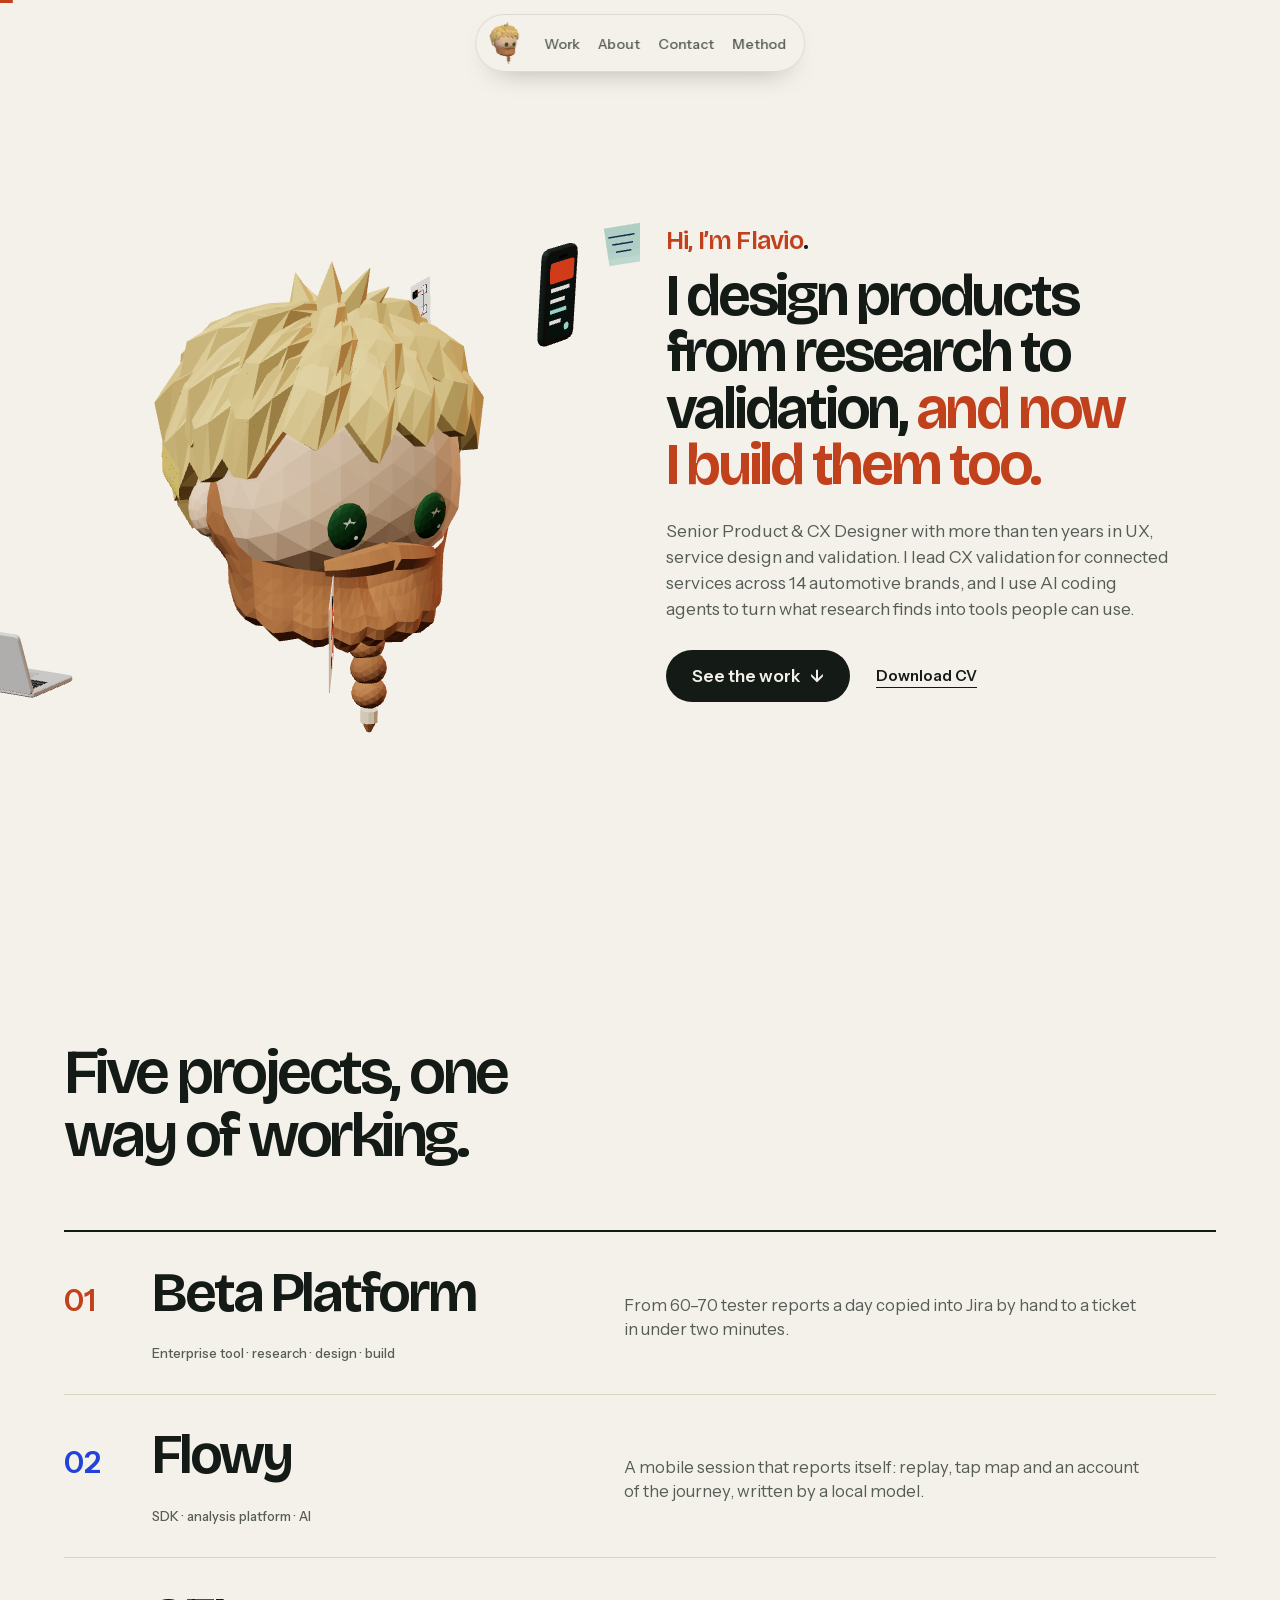
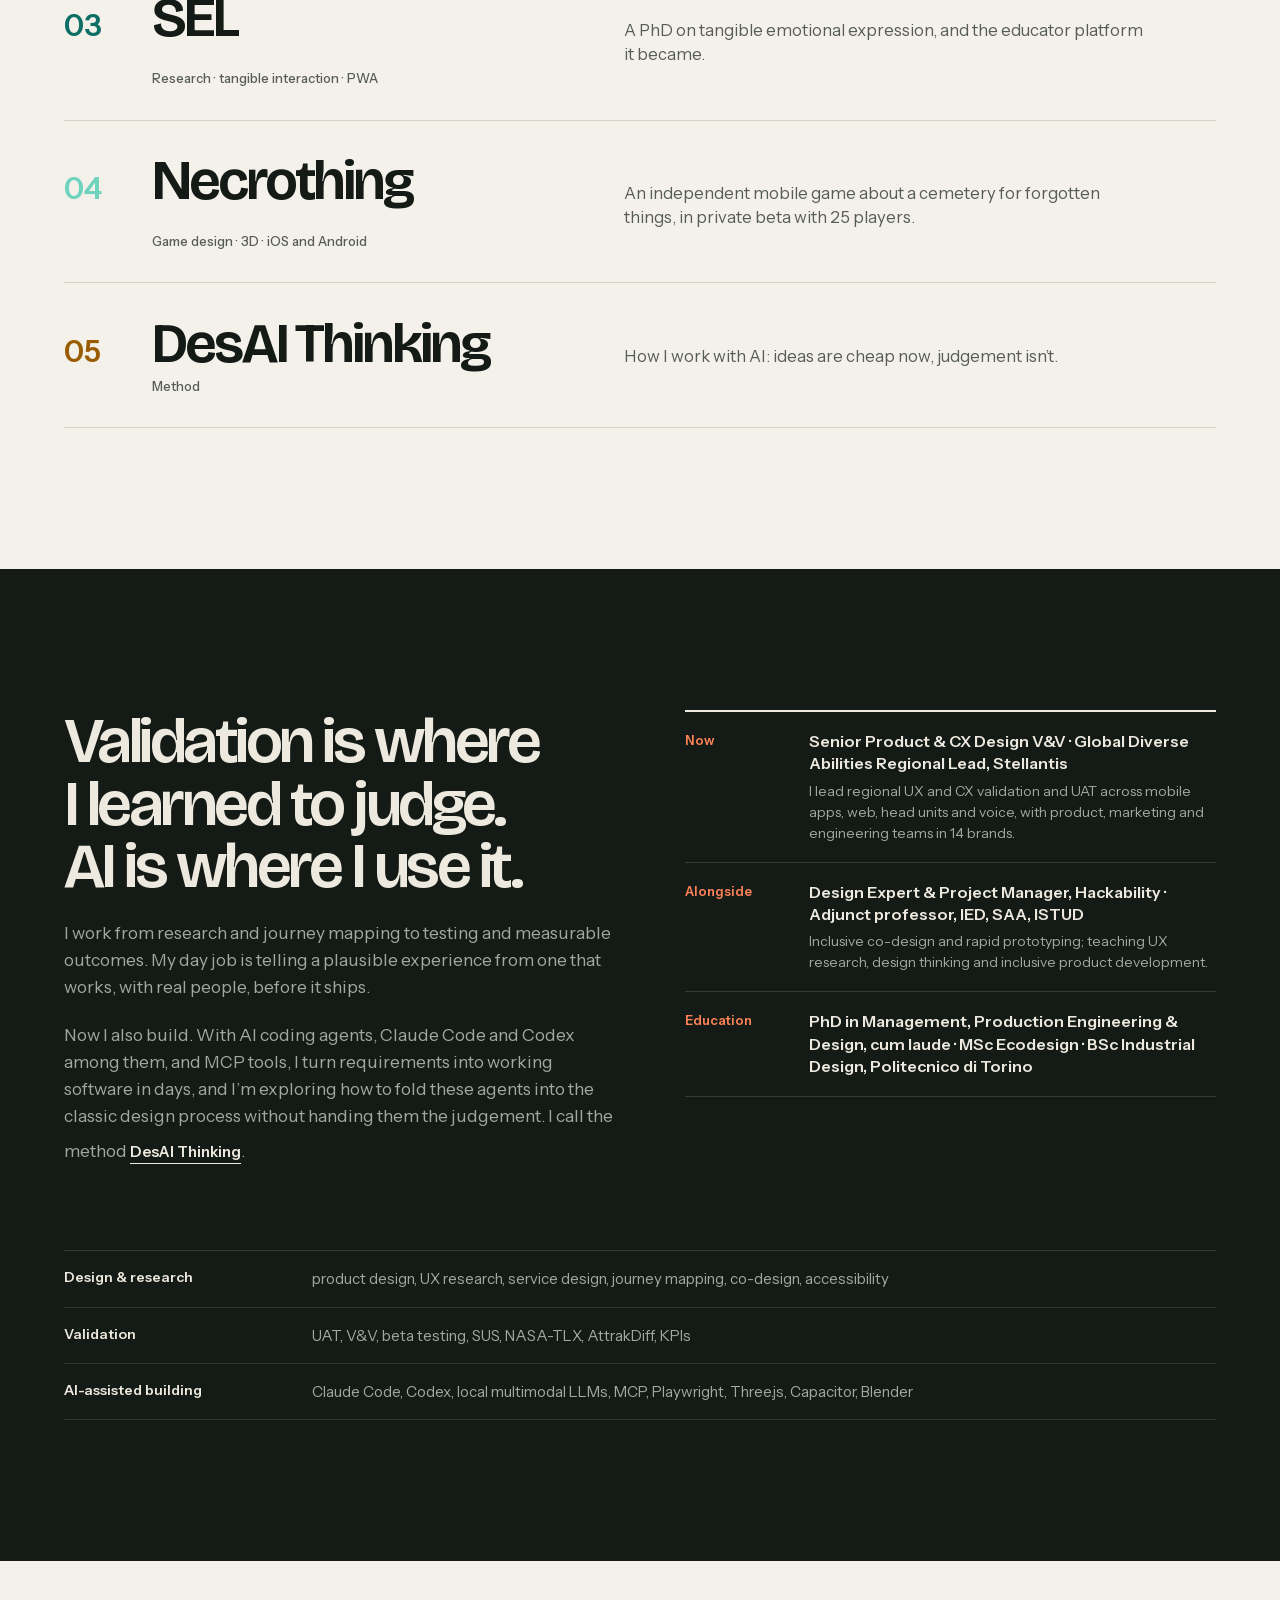
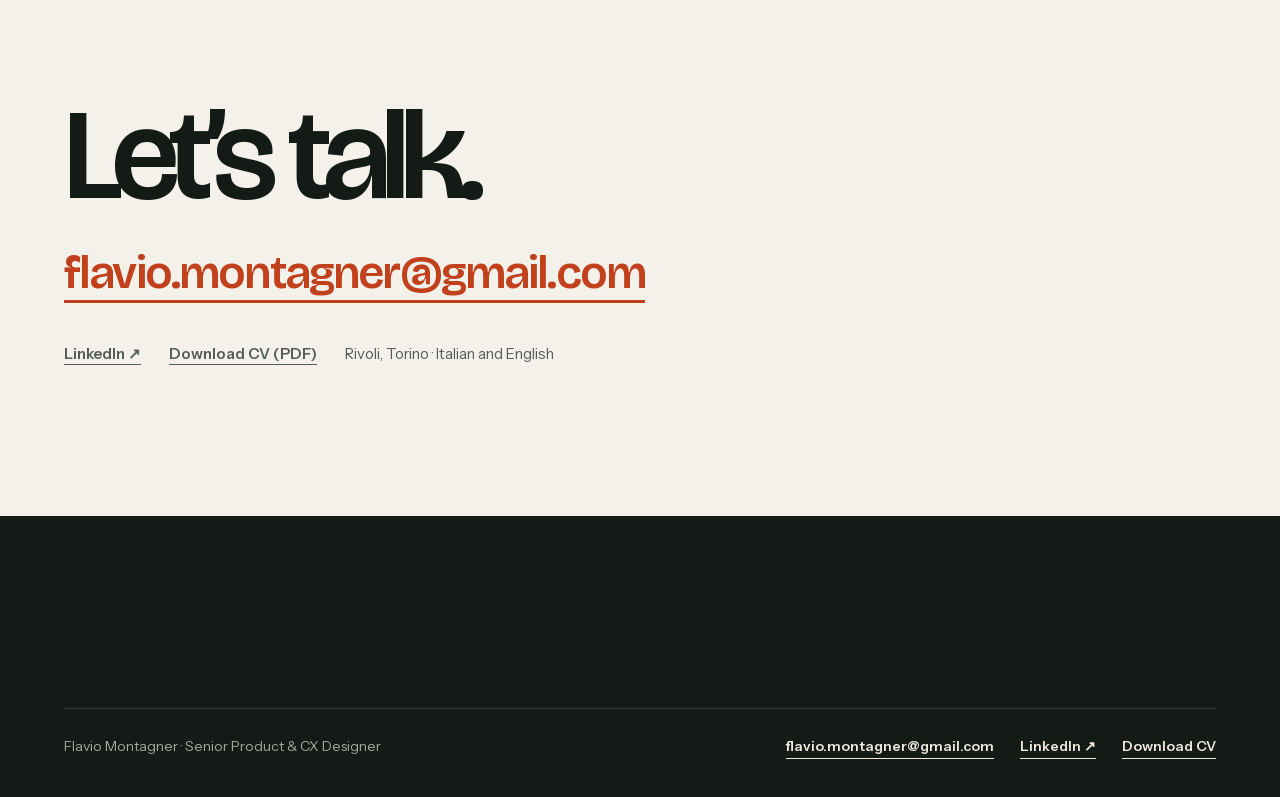
==== index.html @ 26f5ce35 "Publish portfolio site" ====
<!doctype html>
<html lang="en" data-type="software" data-motion>
<head>
  <meta charset="utf-8"><meta name="viewport" content="width=device-width,initial-scale=1">
  <title>Flavio Montagner · Senior Product & CX Designer</title>
  <meta name="description" content="Flavio Montagner, Senior Product & CX Designer: research, validation and AI-assisted building. Beta Platform, Flowy, SEL, Necrothing and DesAI Thinking."><meta name="theme-color" content="#f4f1ea">
  <meta property="og:title" content="Flavio Montagner · Senior Product & CX Designer"><meta property="og:description" content="Flavio Montagner, Senior Product & CX Designer: research, validation and AI-assisted building. Beta Platform, Flowy, SEL, Necrothing and DesAI Thinking."><meta property="og:image" content="assets/fm-head.webp">
  <link rel="icon" href="assets/fm-head.webp"><link rel="stylesheet" href="style.css"><link rel="stylesheet" href="assets/motion/motion.css"><link rel="stylesheet" href="beta-lab.css"><link rel="stylesheet" href="home.css">
  <script>document.documentElement.classList.add('m-enter');setTimeout(()=>document.documentElement.classList.add('m-enter-done'),700)</script>
  <script src="beta-lab.js" defer></script><script src="assets/necro-three.js" defer></script><script src="assets/fm-head-model.js" defer></script><script src="home.js" defer></script>
</head>
<body class="beta-lab home-page">
  <a class="skip" href="#main">Skip to content</a>
  <header class="nav lab-mast">
    <div class="lab-nav-bar">
      <a class="lab-mark" href="index.html" aria-label="Flavio Montagner, home"><img src="assets/fm-head.webp" alt="" width="40" height="40"></a>
      <nav class="lab-nav" aria-label="Site"><a class="lab-nav-link" href="#work">Work</a><a class="lab-nav-link" href="#about">About</a><a class="lab-nav-link" href="#contact">Contact</a><a class="lab-nav-link is-site" href="method.html">Method</a></nav>
      <button class="lab-menu-toggle" type="button" data-menu-open aria-haspopup="dialog" aria-controls="lab-menu" aria-expanded="false" hidden>Menu</button>
    </div>
  </header>
  
  <div class="lab-progress" aria-hidden="true"></div>
  <dialog id="lab-menu" aria-label="Menu">
    <div class="lab-menu-inner">
      <button type="button" data-menu-close>Close ×</button>
      
      <p class="lab-menu-tag">Sections</p><nav aria-label="Site"><a class="lab-nav-link" href="#work">Work</a><a class="lab-nav-link" href="#about">About</a><a class="lab-nav-link" href="#contact">Contact</a><a class="lab-nav-link is-site" href="method.html">Method</a></nav>
      
    </div>
  </dialog>
  <a class="lab-top" href="#main" data-top aria-label="Back to top"><span aria-hidden="true">↑</span></a>
  <main id="main"><section id="top" class="hero hm-hero" data-enter>
    <div class="hm-stage" data-head-stage aria-hidden="true"><canvas data-head-canvas></canvas><img class="hm-head-fallback" src="assets/fm-head.webp" alt=""></div>
    <div class="wrap lab-shell hm-hero-grid">
      <div class="hm-hero-space" aria-hidden="true"></div>
      <div class="hm-intro">
        <p class="hm-hello">Hi, I’m Flavio<span aria-hidden="true">.</span></p>
        <h1>I design products from research to validation, <em>and now I build them too.</em></h1>
        <p class="hm-lede">Senior Product &amp; CX Designer with more than ten years in UX, service design and validation. I lead CX validation for connected services across 14 automotive brands, and I use AI coding agents to turn what research finds into tools people can use.</p>
        <p class="hm-cta"><a class="hm-btn" href="#work">See the work <span aria-hidden="true">↓</span></a><a class="lab-link" href="assets/flavio-montagner-cv.pdf" download>Download CV</a></p>
      </div>
    </div>
  </section><section id="work" class="hm-work"><div class="wrap lab-shell">
    <h2>Five projects, one way of working.</h2>
    <ol class="hm-list" data-work><li style="--c:#c2411d">
      <a href="beta.html">
        <span class="hm-n">01</span>
        <span class="hm-name">Beta Platform</span>
        <span class="hm-line">From 60–70 tester reports a day copied into Jira by hand to a ticket in under two minutes.</span>
        <span class="hm-tags">Enterprise tool · research · design · build</span>
        <span class="hm-go" aria-hidden="true">→</span>
      </a>
    </li><li style="--c:#2343d6">
      <a href="flowy.html">
        <span class="hm-n">02</span>
        <span class="hm-name">Flowy</span>
        <span class="hm-line">A mobile session that reports itself: replay, tap map and an account of the journey, written by a local model.</span>
        <span class="hm-tags">SDK · analysis platform · AI</span>
        <span class="hm-go" aria-hidden="true">→</span>
      </a>
    </li><li style="--c:#0b6f66">
      <a href="sel.html">
        <span class="hm-n">03</span>
        <span class="hm-name">SEL</span>
        <span class="hm-line">A PhD on tangible emotional expression, and the educator platform it became.</span>
        <span class="hm-tags">Research · tangible interaction · PWA</span>
        <span class="hm-go" aria-hidden="true">→</span>
      </a>
    </li><li style="--c:#6fd3bd">
      <a href="necrothing.html">
        <span class="hm-n">04</span>
        <span class="hm-name">Necrothing</span>
        <span class="hm-line">An independent mobile game about a cemetery for forgotten things, in private beta with 25 players.</span>
        <span class="hm-tags">Game design · 3D · iOS and Android</span>
        <span class="hm-go" aria-hidden="true">→</span>
      </a>
    </li><li style="--c:#9a5c00">
      <a href="method.html">
        <span class="hm-n">05</span>
        <span class="hm-name">DesAI Thinking</span>
        <span class="hm-line">How I work with AI: ideas are cheap now, judgement isn’t.</span>
        <span class="hm-tags">Method</span>
        <span class="hm-go" aria-hidden="true">→</span>
      </a>
    </li></ol>
  </div></section><section id="about" class="hm-about"><div class="wrap lab-shell">
    <div class="hm-about-grid">
      <div>
        <h2>Validation is where I learned to judge. AI is where I use it.</h2>
        <p class="hm-about-lede">I work from research and journey mapping to testing and measurable outcomes. My day job is telling a plausible experience from one that works, with real people, before it ships.</p>
        <p class="hm-about-lede">Now I also build. With AI coding agents, Claude Code and Codex among them, and MCP tools, I turn requirements into working software in days, and I’m exploring how to fold these agents into the classic design process without handing them the judgement. I call the method <a class="lab-link" href="method.html">DesAI Thinking</a>.</p>
      </div>
      <dl class="hm-ledger"><div><dt>Now</dt><dd><b>Senior Product & CX Design V&V · Global Diverse Abilities Regional Lead, Stellantis</b><span>I lead regional UX and CX validation and UAT across mobile apps, web, head units and voice, with product, marketing and engineering teams in 14 brands.</span></dd></div><div><dt>Alongside</dt><dd><b>Design Expert & Project Manager, Hackability · Adjunct professor, IED, SAA, ISTUD</b><span>Inclusive co-design and rapid prototyping; teaching UX research, design thinking and inclusive product development.</span></dd></div><div><dt>Education</dt><dd><b>PhD in Management, Production Engineering & Design, cum laude · MSc Ecodesign · BSc Industrial Design, Politecnico di Torino</b></dd></div></dl>
    </div>
    <dl class="hm-skills">
      <div><dt>Design &amp; research</dt><dd>product design, UX research, service design, journey mapping, co-design, accessibility</dd></div>
      <div><dt>Validation</dt><dd>UAT, V&amp;V, beta testing, SUS, NASA-TLX, AttrakDiff, KPIs</dd></div>
      <div><dt>AI-assisted building</dt><dd>Claude Code, Codex, local multimodal LLMs, MCP, Playwright, Three.js, Capacitor, Blender</dd></div>
    </dl>
  </div></section><section id="contact" class="hm-contact"><div class="wrap lab-shell">
    <h2>Let’s talk.</h2>
    <a class="hm-mail" href="mailto:flavio.montagner@gmail.com">flavio.montagner@gmail.com</a>
    <p class="hm-contact-links"><a class="lab-link" href="https://www.linkedin.com/in/flavio-montagner/" rel="noopener">LinkedIn ↗</a><a class="lab-link" href="assets/flavio-montagner-cv.pdf" download>Download CV (PDF)</a><span>Rivoli, Torino · Italian and English</span></p>
  </div></section></main>
  <footer class="lab-footer"><div class="wrap lab-shell">
    
    <div class="lab-footer-meta">
      <p>Flavio Montagner · Senior Product &amp; CX Designer</p>
      <a class="lab-link" href="mailto:flavio.montagner@gmail.com">flavio.montagner@gmail.com</a>
      <a class="lab-link" href="https://www.linkedin.com/in/flavio-montagner/" rel="noopener">LinkedIn ↗</a>
      <a class="lab-link" href="assets/flavio-montagner-cv.pdf" download>Download CV</a>
    </div>
  </div></footer>
</body></html>
---- style.css ----
@font-face{font-family:Geist;src:url(assets/geist.woff2) format("woff2");font-style:normal;font-weight:100 900;font-display:swap}
@font-face{font-family:"Geist Mono";src:url(assets/geist-mono.woff2) format("woff2");font-style:normal;font-weight:100 900;font-display:swap}
:root{--paper:#fcfbf8;--ink:#20201f;--muted:#53534e;--line:#dcd9d1;--rust:#963b27;--mono:"Geist Mono",monospace;--display:Geist,"Helvetica Neue",sans-serif;--gutter:clamp(20px,5vw,78px);color-scheme:light}
*{box-sizing:border-box}
html{background:var(--paper);scroll-padding-top:20px}
body{margin:0;font:400 17px/1.55 var(--display);color:var(--ink);-webkit-font-smoothing:antialiased}
.wrap{width:min(1200px,calc(100% - var(--gutter) * 2));margin-inline:auto}
a{color:inherit;text-decoration:none}a:focus-visible,button:focus-visible,summary:focus-visible{outline:3px solid #3459bd;outline-offset:4px}
img{display:block;width:100%;height:auto}h1,h2,h3,b,strong{font-weight:570}h1,h2,h3,p,figure,ol,ul,dl,dd{margin:0}
h1,h2,h3{text-wrap:balance}h1,h2{line-height:1.02;letter-spacing:-.067em}h3{line-height:1.15;letter-spacing:-.045em}
p{overflow-wrap:break-word}p+p{margin-top:1em}button,summary{font:inherit;cursor:pointer}
.skip{position:absolute;top:8px;left:10px;transform:translateY(-180%);padding:10px 18px;background:white;z-index:10}.skip:focus{transform:none}
.mast .wrap,.foot{display:flex;align-items:center;justify-content:space-between;gap:18px}
.mast .wrap{height:78px;border-bottom:1px solid var(--line)}
.wordmark,.mast nav{display:flex;align-items:center}.wordmark{gap:12px;font-size:16px;font-weight:600;letter-spacing:-.055em}
.monogram{width:39px;height:39px;border-radius:50%;display:grid;place-items:center;color:var(--paper);background:var(--ink);font-size:22px;letter-spacing:-.1em;padding-right:2px}
.mast nav{gap:clamp(14px,2.5vw,38px)}.mast nav a,.foot a{font-size:15px;font-weight:530;display:inline-flex;align-items:center;min-height:44px}
.mast nav a[aria-current],.mast nav a:hover,.inline:hover,.back:hover{text-decoration:underline;text-decoration-thickness:1px;text-underline-offset:.34em}
.label,.section-bar>span,.specimen-id,.specimen-caption,.note,.disclosure,figcaption,.back,.foot>span{color:var(--muted)}
.label,.specimen-id,.work-label,.step-num{font-family:var(--mono);font-size:12px;line-height:1.4;font-weight:510;letter-spacing:.015em}
.label{display:block}.inline,.back{display:inline-flex;align-items:center;min-height:44px;font-weight:540}.inline{border-bottom:1px solid currentColor}.inline:hover{text-decoration:none;color:var(--rust)}
.solid{display:inline-flex;gap:8px;justify-content:center;align-items:center;min-height:47px;padding:10px 20px;border-radius:100px;color:white;background:var(--ink);font-size:15px;font-weight:550;transition:background .2s,transform .2s}.solid:hover{transform:translateY(-2px);background:#4b3931}.solid:active{transform:translateY(1px)}
.intro{display:grid;grid-template-columns:1.35fr .74fr;align-items:center;gap:clamp(36px,9vw,130px);padding-block:clamp(46px,6vw,84px)}
.intro h1{font-size:clamp(70px,8.3vw,124px);line-height:.89;letter-spacing:-.087em;margin:24px 0}.ink-dot,.case-head h1 span,.archive-intro h1 span{color:var(--rust)}
.intro-line{font-size:clamp(19px,1.7vw,24px);line-height:1.4;letter-spacing:-.035em;max-width:600px}.intro-copy .solid{margin-top:24px}
.specimen{position:relative;display:block;isolation:isolate;overflow:hidden;background:#ede7de;aspect-ratio:1/.99;border:1px solid #dbd3c7;transition:transform .25s}
.specimen img{height:100%;width:100%;object-fit:contain;mix-blend-mode:multiply;padding:7% 6% 12%;transition:transform .4s}.specimen:hover img{transform:scale(1.03)}.specimen-id,.specimen-caption{position:absolute;z-index:1;color:#514c44;left:19px;right:19px}.specimen-id{top:15px}.specimen-caption{bottom:13px;display:flex;justify-content:space-between;align-items:center;padding-top:8px;border-top:1px solid #c1b9ab;font-size:13px}.specimen-caption b{font-size:18px}
.section-bar{border-top:1px solid var(--ink);padding-top:18px;display:flex;align-items:baseline;justify-content:space-between;gap:20px;margin-bottom:28px}
.section-bar h2,.about h2{font-size:clamp(34px,4.5vw,62px)}.section-bar>span,.foot>span{font-size:14px}
.work-section{padding:18px 0 clamp(48px,6vw,82px)}.work-grid,.archive-grid,.research-duo{display:grid;grid-template-columns:1fr 1fr;gap:clamp(16px,3vw,42px)}
.work-card{min-width:0;display:block}.work-label{display:flex;align-items:center;justify-content:space-between;margin:18px 0 5px}.work-label>span:last-child{font-size:22px}
.work-card h3,.archive-card h3{font-size:clamp(27px,3.1vw,45px)}.work-card p,.archive-card p{max-width:51ch;margin-top:9px;font-size:17px;color:var(--muted)}
.cover-art{isolation:isolate;aspect-ratio:1.68;position:relative;overflow:hidden}
.beta-art{background:#e9ba77;background-image:linear-gradient(120deg,#f4dbab,#e5b16a)}
.flowy-art{background:#aaa8e6;background-image:linear-gradient(115deg,#d5d6fd,#a7a3de)}
.main-screen,.detail-cut{position:absolute;overflow:hidden;border:1px solid #0002;box-shadow:0 15px 28px -15px #30322f75;border-radius:5px;transition:transform .35s}
.main-screen{width:80%;left:5.5%;top:10.5%;transform:rotate(-2deg)}.detail-cut{width:45%;right:4%;bottom:6%;transform:rotate(2deg);background:white;border:5px solid white}
.flowy-art .main-screen{left:15.5%;top:10%;transform:rotate(1.8deg)}.flowy-art .detail-cut{width:20.5%;left:5%;bottom:5%;transform:rotate(-3deg);border-radius:13px}
.work-card:hover .main-screen{transform:translateY(-3px) rotate(0)}.work-card:hover .detail-cut{transform:translateY(-4px) rotate(0)}
.archive{padding-bottom:clamp(52px,7vw,100px)}.archive-card{min-width:0}.archive-card>div{aspect-ratio:1.95;overflow:hidden}.archive-card img{height:100%;object-fit:cover;transition:transform .3s}.archive-card:hover img{transform:scale(1.025)}.archive-card section{padding-top:18px}.archive-card h3{margin-top:8px;font-size:clamp(25px,2.7vw,36px)}
.method{padding-bottom:clamp(56px,7vw,100px)}.method-layout{display:grid;grid-template-columns:1fr 1fr;gap:clamp(16px,3vw,42px)}.big-paragraph{font-size:clamp(26px,3.4vw,48px);line-height:1.12;letter-spacing:-.052em}.method-list{list-style:none;padding:0;margin:22px 0 8px}.method-list li{display:grid;grid-template-columns:.75fr 1.3fr;gap:14px;border-top:1px solid var(--line);padding:13px 0}.method-list span{font-size:15px;color:var(--muted)}.about{padding:clamp(35px,6vw,80px) 0;background:#ede8de}.about .solid{margin-top:24px}.foot{min-height:100px}.foot>a:last-child{margin-left:auto}.foot .inline{border:0}
.case-head,.archive-intro{padding-block:26px 0}.back{font-size:14px;margin-bottom:20px}.case-head>.label,.archive-intro>.label{margin-top:3px}
.case-head h1,.archive-intro h1{font-size:clamp(64px,8.8vw,130px);line-height:.97;letter-spacing:-.085em;margin:13px 0 10px}.case-title{font-size:clamp(24px,3.1vw,44px);line-height:1.17;letter-spacing:-.052em}
.ownership{display:flex;gap:clamp(28px,6vw,92px);margin:23px 0}.ownership .label{margin-bottom:3px}.ownership b{font-size:16px;font-weight:520}
.case-head .cover-art{aspect-ratio:3.35}.case-head .main-screen{width:54%;top:8%;left:15%}.case-head .detail-cut{width:30%;right:15%;bottom:9%}.case-head .flowy-art .main-screen{left:31%;top:8%}.case-head .flowy-art .detail-cut{left:18%;width:14.5%;bottom:5%}
.disclosure,.note,figcaption{font-size:14px;line-height:1.48}.disclosure{margin:11px 0 0}
.reader{display:grid;grid-template-columns:minmax(148px,205px) minmax(0,1fr);gap:clamp(30px,6.5vw,92px);align-items:start;margin-top:clamp(40px,5vw,72px)}
.rail{align-self:start;position:sticky;top:26px}.rail nav{border-top:1px solid var(--ink);padding-top:13px}.rail .label{margin-bottom:12px}.rail-link{display:block;padding:7px 9px 7px 12px;line-height:1.35;border-left:2px solid var(--line);font-size:14px;color:var(--muted)}.rail-link[aria-current]{border-color:var(--rust);color:var(--ink);font-weight:650}.rail-link:hover{color:var(--ink);text-decoration:underline}
.mobile-rail{display:none}.chapter,.research-block,.research-top,.research-duo{margin:0 0 clamp(54px,6.5vw,94px)}.chapter{scroll-margin-top:18px;border-top:1px solid var(--line);padding-top:20px}
.chapter h2,.research-title h2{font-size:clamp(33px,4.1vw,62px);margin:12px 0 23px}.chapter>p,.decision>p,.rationale p,.result-box>p,.research-block>p,.research-top p{max-width:68ch}
.chapter>p,.decision>p,.result-box>p,.research-block>p,.research-top p,.rationale p{line-height:1.62}.chapter .pull{font-size:clamp(21px,2.3vw,32px);line-height:1.34;letter-spacing:-.038em;border-left:3px solid var(--rust);padding-left:21px;margin-top:25px;max-width:47ch}
.board{margin-top:24px;padding:clamp(15px,2.4vw,30px);background:#f2efe8;border:1px solid #e0dbd1}.board>figcaption{font-size:20px;line-height:1.2;font-weight:570;letter-spacing:-.04em;color:var(--ink);margin-bottom:16px}.board>.note{margin-top:-6px;margin-bottom:20px}
.process{margin:18px 0 0}.process h3{font-size:15px;letter-spacing:-.015em;margin:0 0 9px}.process ol,.research-flow{list-style:none;padding:0;display:flex;align-items:stretch;gap:14px}.process li{position:relative;flex:1;min-width:0;line-height:1.38;padding:11px 9px;background:#fffefa;border:1px solid #c9c4b9;font-size:13px;border-radius:3px}.process li+li:before,.research-flow li+li:before{content:'→';position:absolute;left:-14px;width:14px;top:50%;transform:translateY(-50%);text-align:center;color:var(--muted);font-size:13px}.process:last-child li{background:#e9f0e8;border-color:#a3b5a2}.flowy .process:last-child li{background:#ecebf8;border-color:#b9b5cd}
.journey{background:transparent;padding:0;border:0}.journey>figcaption{margin-bottom:12px}.journey table{border-collapse:collapse;width:100%;table-layout:fixed;text-align:left;font-size:14px;line-height:1.45}.journey th,.journey td{vertical-align:top;padding:13px 12px;border-bottom:1px solid var(--line)}.journey thead{background:#eeeae1}.journey th:first-child{width:16%}.journey th{font-weight:590}.journey td:last-child{background:#f3f4ed}.flowy .journey td:last-child{background:#efedf8}
.ia .note{margin:20px 0 0}.tree{max-width:750px;margin-inline:auto;text-align:center;color:#393733}.tree ul{list-style:none;padding:0}.tree-root,.tree>ul>li>strong{padding:8px 10px;border:1px solid #c0baae;display:block;background:var(--paper);font-size:15px;border-radius:3px}.tree-root{background:#393a36;color:white;border-color:#393a36;width:fit-content;margin:0 auto 28px;position:relative}.tree-root:after{content:'';position:absolute;background:#9b968c;height:15px;width:1px;top:100%;left:50%}.tree>ul{display:grid;grid-template-columns:repeat(4,minmax(0,1fr));gap:10px}.tree>ul>li{position:relative}.tree>ul>li:before{content:'';position:absolute;left:50%;height:14px;bottom:100%;width:1px;background:#9b968c}.tree>ul>li:after{content:'';position:absolute;bottom:calc(100% + 13px);left:calc(-50% - 10px);width:calc(100% + 10px);height:1px;background:#9b968c}.tree>ul>li:first-child:after{display:none}.tree>ul>li>ul{margin:10px 0 0 10px;border-left:1px solid #c3bdae;text-align:left}.tree li li{padding:3px 4px 3px 9px;font-size:13px;position:relative}.tree li li:before{content:'';width:5px;height:1px;background:#aaa393;position:absolute;left:0;top:50%}.tree .focus-branch>strong{background:#dbe7d9;border-color:#849b85}.flowy .tree .focus-branch>strong{background:#e4e0f3;border-color:#aba0c5}
.wires{display:grid;grid-template-columns:1fr 1fr;gap:18px;margin-top:22px}.wire-canvas{padding:clamp(13px,2vw,26px);min-height:225px;display:grid;align-items:center;background-color:#f2efe7;background-image:radial-gradient(#c1b9a8 1px,transparent 1px);background-size:9px 9px}
.wire-window{color:#3e3a31;background:#fffef9;border:1.5px solid #666050;border-radius:5px;box-shadow:2px 3px 0 #d1cab8;font:12px/1.25 var(--mono);overflow:hidden;transform:rotate(-.7deg)}.wires figure:nth-child(2) .wire-window{transform:rotate(.65deg)}
.wire-bar{height:16px;border-bottom:1px solid #8d8779;display:flex;gap:3px;align-items:center;padding-left:7px}.wire-bar i{height:4px;width:4px;border-radius:50%;background:#827c70}
.wire-body{padding:10px}.wire-head{display:block;margin:3px 0 8px;font-size:13px}.wire-row,.wire-active,.wire-tag,.wire-action{padding:7px 5px;border:1px solid #bbb4a4;margin-top:4px}.wire-row{display:flex;gap:6px;justify-content:space-between}.wire-row b{font-weight:480}.wire-action,.wire-active{background:#e1dfce;border-color:#847e6c}.wire-action{width:fit-content;margin-left:auto;font-weight:600}.wire-split{display:grid;grid-template-columns:1fr 1fr;gap:7px}.wire-split>div+div{border-left:1px solid #ccc6b8;padding-left:7px}.scribble{display:block;height:3px;background:#c9c4b7;width:85%;margin:8px 0}.scribble+.scribble{width:65%}.wire-tag{width:fit-content;border-radius:5px}.wire-phone{max-width:72px;border:2px solid #666050;border-radius:8px;padding:5px;min-height:90px}.wire-phone i:first-child{display:block;background:#524f45;width:30%;height:4px;border-radius:3px;margin:0 auto 15px}.wire-active{font-size:11px}
.wires figcaption{margin-top:13px}.wires h3{font-size:23px;color:var(--ink);margin:6px 0}.wires figcaption p{font-size:15px}
.decision{margin-top:32px}.decision+.decision{border-top:1px solid var(--line);padding-top:34px;margin-top:40px}.decision-head{display:flex;align-items:center;gap:12px;margin-bottom:12px}.decision h3,.result-box h3,.research-block h3,.research-top h3{font-size:clamp(23px,2.7vw,37px)}.step-num{flex-shrink:0;border:1px solid var(--ink);border-radius:50%;width:31px;height:31px;display:grid;place-items:center}.screen-plate,.archive-plate{margin:16px 0 0}.screen-plate .zoom{padding:clamp(9px,2vw,26px);background:#efd5a5}.flowy .screen-plate .zoom{background:#d6d5ef}.screen-plate img{border:1px solid #0002;border-radius:3px}.zoom{position:relative;display:block;cursor:zoom-in}.zoom-sign{position:absolute;right:9px;top:9px;width:31px;height:31px;display:grid;place-items:center;background:var(--ink);color:white;border-radius:50%;font-size:20px}.screen-plate figcaption,.archive-plate figcaption{margin-top:7px}.rationale{border-left:2px solid var(--ink);padding-left:14px;margin-top:18px}.rationale .label{color:var(--rust);margin-bottom:6px}.result-box{background:#efeae1;padding:clamp(18px,3vw,38px);margin-top:20px}.result-box h3{margin:9px 0 16px}.bar-chart{max-width:540px;margin:20px 0}.bar-chart div{display:grid;grid-template-columns:1fr auto;gap:3px;font-size:14px;margin:10px 0}.bar-chart i{grid-column:1/-1;height:12px;background:#ada89f}.bar-chart div:nth-child(2) i{width:20%;background:#34634d}
.next-work{border-top:1px solid var(--ink);padding:30px 0 54px}.next-work a{font-size:clamp(28px,4vw,60px);letter-spacing:-.06em}
.archive-intro{padding-bottom:44px}.archive-intro h1{margin:16px 0 22px;font-size:clamp(56px,7.7vw,108px)}.archive-intro>p{font-size:clamp(20px,2.2vw,29px);max-width:46ch;line-height:1.4;letter-spacing:-.035em}.archive-intro nav{display:flex;gap:20px;margin-top:16px}
.research-study,.game-study{padding:clamp(38px,6vw,78px) 0 5px}.research-study{background:#f2eee5}.research-title{max-width:830px;margin-bottom:32px}.research-title h2{font-size:clamp(42px,6vw,90px);margin-bottom:15px}.research-title>p{font-size:clamp(20px,2vw,28px);letter-spacing:-.036em;line-height:1.4}
.research-top{display:grid;grid-template-columns:1.3fr 1fr;align-items:center;gap:clamp(22px,6vw,80px)}.research-top h3{margin:8px 0 15px}.research-top .archive-plate,.research-duo .archive-plate{margin:0}.research-top img{aspect-ratio:1.6;object-fit:contain;background:white}
.research-block{max-width:900px;margin-inline:auto}.research-block h3{margin:0 0 16px}.numbers{display:grid;grid-template-columns:repeat(3,1fr);margin-top:22px;border-block:1px solid #bcb8ac;padding:15px 0;gap:12px}.numbers dt{font-size:clamp(30px,4vw,55px);line-height:1;letter-spacing:-.06em}.numbers dd{font-size:15px;margin-top:6px}.research-duo img{aspect-ratio:1.58;object-fit:contain;background:#e8e1d4}.research-flow{margin-top:22px;gap:20px}.research-flow li{flex:1;position:relative;border-top:1px solid currentColor;padding:12px 6px 0;min-width:0}.research-flow b,.research-flow span{display:block}.research-flow span{font-size:15px;margin-top:4px}.research-flow li+li:before{left:-18px;width:18px;top:20px}.research-block .archive-plate{margin:24px 0}.game-study{background:#202b27;color:#f3f3e7}.game-study :is(.label,.note,figcaption){color:#cad4c8}.game-study>.wrap>.archive-plate{margin-bottom:52px}.game-study>.wrap>.archive-plate img{max-height:530px;object-fit:cover}.game-frames{display:grid;grid-template-columns:repeat(3,1fr);gap:18px;margin:0 auto 50px;max-width:820px}.game-frames img{height:clamp(175px,28vw,335px);object-fit:contain;background:#16221e}.game-study+.next-work{margin-top:38px}
.foot{border-top:1px solid var(--line)}
dialog{width:min(1320px,94vw);max-width:96vw;max-height:94dvh;padding:14px;border:0;border-radius:6px;background:#fcfbf8;color:var(--ink);box-shadow:0 20px 100px #17171775}dialog::backdrop{background:#181b1dd9}dialog[open]{display:flex;flex-direction:column;gap:9px}.viewing-image{overflow:hidden}.viewer-controls{display:flex;gap:8px;justify-content:flex-end}.viewer-controls button{min-height:44px;border:1px solid var(--line);border-radius:5px;padding:6px 12px;background:white;color:var(--ink);font-size:14px}.image-scroll{overflow:auto;min-height:0;text-align:center}.image-scroll img{display:inline-block;width:auto;max-width:100%;max-height:70dvh;vertical-align:middle}.actual-size .image-scroll img{max-width:none;max-height:none}.image-label{font-size:14px;color:var(--muted)}
@keyframes enter{from{opacity:.4;transform:translateY(8px)}to{opacity:1;transform:none}}
@media(prefers-reduced-motion:no-preference){[data-enter]{animation:enter .38s ease-out both}}
@media(max-width:1000px){.reader{grid-template-columns:155px minmax(0,1fr);gap:28px}.rail-link{font-size:13px}.process ol{gap:10px}.process li{font-size:12px;padding:9px 6px}.process li+li:before{left:-11px;width:11px}.board{padding:15px}.journey{padding:0}.journey th,.journey td{padding:10px 6px}.wire-canvas{padding:10px;min-height:200px}.wire-body{padding:7px}}
@media(max-width:780px){.reader{display:block}.rail{display:none}.mobile-rail{display:block;border-block:1px solid var(--line);margin-bottom:30px}.mobile-rail summary{padding:13px 4px;font-size:15px}.mobile-rail nav{display:grid;grid-template-columns:1fr 1fr;padding:0 0 12px;gap:4px}.mobile-rail a{display:flex;align-items:center;min-height:44px}.intro{gap:24px}.intro h1{font-size:clamp(67px,10.7vw,85px)}.full-name{display:none}.journey th,.journey td{padding:10px}.case-head .cover-art{aspect-ratio:2.7}.case-head .main-screen{width:63%;left:10%}.case-head .detail-cut{right:8%;width:36%}.case-head .flowy-art .main-screen{left:28%}.case-head .flowy-art .detail-cut{left:12%;width:18%}.wire-canvas{padding:18px}}
@media(max-width:590px){:root{--gutter:18px}.mast .wrap{height:63px}.mast nav{gap:clamp(10px,3.1vw,19px)}.mast nav a{font-size:14px}.wordmark .monogram{width:34px;height:34px;font-size:20px}.intro{grid-template-columns:1fr;gap:22px;padding:32px 0}.intro h1{font-size:clamp(66px,16vw,90px);margin:16px 0}.intro-line{font-size:18px}.intro-copy .solid{margin-top:17px}.specimen{aspect-ratio:2.1}.specimen img{position:absolute;right:0;top:0;width:68%;padding:0 1% 0 0}.specimen-caption{left:12px;right:auto;bottom:12px;max-width:34%;border:0;display:block;line-height:1.25}.specimen-caption b{display:block}.specimen-id{left:12px;top:12px;width:30%;font-size:11px}
.section-bar{padding-top:13px;display:block;margin-bottom:18px}.section-bar>span{display:block;margin-top:4px}.work-grid,.archive-grid,.method-layout,.research-top,.research-duo{grid-template-columns:1fr;gap:26px}.work-label{margin-top:10px}.work-card p,.archive-card p{margin-top:6px}.archive-card section{padding-top:10px}.archive-grid,.work-grid{gap:32px}.work-section{padding-top:4px}.method-list li{grid-template-columns:1fr}.foot{display:flex;flex-wrap:wrap;gap:3px 18px;padding-block:19px}.foot>span{order:3;width:100%}
.case-head,.archive-intro{padding-top:10px}.back{margin-bottom:8px}.case-head h1{font-size:clamp(58px,14vw,80px)}.ownership{display:grid;gap:10px;margin:18px 0}.ownership b{font-size:15px}.case-head .cover-art{aspect-ratio:1.75}.case-head .main-screen,.case-head .flowy-art .main-screen{width:79%;top:12%}.case-head .main-screen{left:5%}.case-head .detail-cut{width:44%;right:4%}.case-head .flowy-art .main-screen{left:15%}.case-head .flowy-art .detail-cut{width:21%;left:4%}.reader{margin-top:25px}.chapter h2{margin:10px 0 17px}.chapter{padding-top:14px}.process ol,.research-flow{display:grid;grid-template-columns:1fr;gap:12px}.process li{font-size:14px;padding:8px 10px}.process li+li:before,.research-flow li+li:before{content:'↓';left:13px;top:-7px;width:12px}.journey table,.journey tbody,.journey tr,.journey th,.journey td{display:block;width:100%}.journey thead{position:absolute;width:1px;height:1px;overflow:hidden;clip-path:inset(50%)}.journey tbody tr{margin-top:14px;border:1px solid var(--line)}.journey tbody th:first-child{width:auto;background:#eae6dc}.journey td:before{content:attr(data-label);display:block;font-weight:600;margin-bottom:2px}.journey td{border:0;font-size:14px}.tree{text-align:left}.tree-root{margin:0 0 7px}.tree-root:after,.tree>ul>li:before,.tree>ul>li:after{display:none}.tree>ul{margin-left:13px;padding-left:12px;border-left:1px solid #9b968c;grid-template-columns:1fr;gap:10px}.tree>ul>li>strong{position:relative}.tree>ul>li>strong:before{content:'';position:absolute;top:50%;right:100%;width:13px;height:1px;background:#9b968c}.tree>ul>li>ul{margin:4px 0 0 8px}.wires{grid-template-columns:1fr;gap:24px}.wire-canvas{min-height:190px;padding:20px 12%}.decision+.decision{padding-top:25px}.decision-head{align-items:flex-start}.screen-plate .zoom{padding:7px}.zoom-sign{width:28px;height:28px;right:5px;top:5px}.research-title h2{margin:10px 0 15px}.research-top{gap:16px}.research-flow li{padding-top:8px}.research-flow li+li:before{display:none}.game-frames{gap:8px}.game-frames figcaption{font-size:12px}.archive-intro nav{gap:12px;flex-wrap:wrap}.viewer-controls button{font-size:13px}.image-label{font-size:12px}}
@media(prefers-reduced-motion:reduce){*,*::before,*::after{scroll-behavior:auto!important;transition:none!important;animation:none!important}}
.inspection{margin-top:24px;padding:clamp(16px,2.6vw,30px);background:#f2eee6}.flowy .inspection{background:#f0eef8}.inspection h4{font-size:clamp(19px,2.2vw,28px);line-height:1.15;letter-spacing:-.035em;font-weight:560;margin:0 0 7px}.inspection>p{font-size:15px;color:var(--muted);margin:0 0 15px}.inspection details{border-top:1px solid #c9c3b9}.inspection details:last-of-type{border-bottom:1px solid #c9c3b9}.inspection summary{padding:12px 4px;font-size:16px;font-weight:550}.inspection details p{font-size:15px;max-width:66ch;padding:0 8px 15px 19px}.return-path time{font:13px var(--mono);margin:0 12px 0 4px}.return-path summary span{font-size:14px;color:var(--muted);margin-left:12px}.next-test{padding-top:18px}.next-test b{font-size:17px}.next-test p{margin-top:4px;font-size:15px;max-width:67ch}@media(max-width:590px){.return-path summary span{display:block;margin:4px 0 0 19px}.return-path time{margin-right:7px}}
.source-link{display:inline-flex;align-items:center;min-height:44px;color:var(--muted);font-size:13px;text-decoration:underline;text-underline-offset:3px}.source-link:hover{color:var(--rust)}

.method-evidence{margin-top:24px;max-width:360px}.method-evidence .zoom{padding:14px;background:#efdab7}.method-evidence figcaption{margin-top:8px}
.intro h1,.case-head h1,.chapter h2,.section-bar h2,.research-title h2,.archive-intro h1,.about h2,.work-card h3,.archive-card h3{font-family:var(--editorial);font-weight:400;letter-spacing:-.027em}
.intro{grid-template-columns:1.42fr .78fr;gap:clamp(40px,7vw,100px)}.intro h1{font-size:clamp(60px,5.85vw,87px);line-height:.98;margin:21px 0 24px;text-wrap:pretty}.intro h1 em{font-weight:400;color:#783b2c}.intro-line{font-size:clamp(18px,1.45vw,21px);line-height:1.45;max-width:52ch;letter-spacing:-.023em}
.case-heading-pair{display:grid;grid-template-columns:1fr .95fr;align-items:center;gap:25px;margin:8px 0 19px}.case-head h1{font-size:clamp(58px,7vw,100px);margin:0;line-height:1.03}.case-title{font-size:clamp(22px,2.3vw,34px);letter-spacing:-.025em;max-width:27ch}.chapter h2{line-height:1.04}.main-screen,.detail-cut,.flowy-art .main-screen,.flowy-art .detail-cut{transform:none}.work-card:hover .main-screen,.work-card:hover .detail-cut{transform:translateY(-3px)}
@media(max-width:780px){.intro{gap:30px}.intro h1{font-size:clamp(48px,7.3vw,62px)}}
@media(max-width:590px){.intro{grid-template-columns:1fr;gap:24px}.intro h1{font-size:clamp(44px,12vw,68px);line-height:1.02;margin:13px 0 17px}.case-heading-pair{display:block;margin:8px 0 16px}.case-heading-pair h1{margin-bottom:7px}.case-heading-pair .case-title{font-size:24px}.specimen{aspect-ratio:2.3}}
.dossier-hero{background:#eae6dc;margin:25px 0 0;text-align:center}.dossier-hero .zoom{display:block}.dossier-hero img{max-height:540px;object-fit:contain;width:100%}.dossier#necrothing .dossier-hero img{object-fit:cover}.dossier#method .dossier-hero img{background:#f4f6fa}.dossier .case-heading-pair h1{font-size:clamp(57px,6.8vw,92px)}.atlas-gallery{display:grid;grid-template-columns:repeat(2,minmax(0,1fr));gap:22px 16px;margin:26px 0}.atlas-plate{min-width:0;margin:22px 0}.atlas-gallery .atlas-plate{margin:0}.atlas-plate .zoom{background:#eeede7;border:1px solid #d4d3cb;overflow:hidden}.atlas-plate img{display:block;width:100%;height:auto}.atlas-plate figcaption,.layout-sketch figcaption{display:grid;gap:4px;font-size:14px;line-height:1.45;margin-top:10px}.atlas-plate figcaption strong,.layout-sketch figcaption strong{font-size:17px;line-height:1.25;color:var(--ink)}.atlas-plate .zoom-sign{right:5px;top:5px;width:25px;height:25px;font-size:16px}.forms-gallery{grid-template-columns:repeat(3,minmax(0,1fr))}.forms-gallery img{aspect-ratio:1.55;object-fit:contain;background:white}.handsets{grid-template-columns:repeat(2,minmax(0,1fr))}.handsets .zoom{padding:12px;background:#eaece5}.handsets img{height:clamp(250px,35vw,420px);object-fit:contain}.dossier#necrothing .handsets .zoom{background:#27332e}.dossier#necrothing .dossier-hero{background:#222d25}.map-plate{margin:25px 0}.map-plate .zoom{padding:0}.decision-ledger{margin:24px 0}.decision-ledger>div{display:grid;grid-template-columns:minmax(110px,1fr) 2.4fr;gap:18px;border-top:1px solid var(--line);padding:13px 0}.decision-ledger dt,.phase-stack dt{font-weight:620}.decision-ledger dd{font-size:16px}.subsection{font-size:clamp(22px,2.4vw,32px);margin:27px 0 14px}.sketch-set{display:grid;grid-template-columns:repeat(3,minmax(0,1fr));gap:12px}.sketch-ground{padding:16px 9px;display:grid;place-items:center;min-height:210px;background-color:#f1eee5;background-image:radial-gradient(#bdb6a6 1px,transparent 1px);background-size:9px 9px}.sketch-device{background:#fffdf5;width:100%;border:1.5px solid #5a594c;border-radius:5px;overflow:hidden;color:#49483f;font:11px/1.3 var(--mono);box-shadow:2px 3px #dcd5c6}.sketch-top{font-size:9px;padding:2px 6px;border-bottom:1px solid #8e897b}.sketch-regions{display:grid;gap:4px;padding:5px;grid-template-columns:.62fr 1.45fr 1fr;grid-template-rows:auto minmax(53px,auto) auto;grid-template-areas:'side head head' 'side main aside' 'side foot foot'}.sketch-regions span{border:1px solid #b6b0a0;padding:5px 3px;min-width:0;overflow-wrap:anywhere}.zone-side{grid-area:side;background:#f1eee5}.zone-head{grid-area:head}.zone-main{grid-area:main}.zone-aside{grid-area:aside}.zone-foot{grid-area:foot;background:#e7e6d7}.phone-sketch{max-width:122px;min-height:181px;border-radius:12px}.phone-sketch .sketch-regions{min-height:168px;grid-template-columns:1fr;grid-template-rows:auto 1fr auto;grid-template-areas:'head' 'main' 'foot'}.phone-sketch .zone-main{display:grid;align-content:center;text-align:center;background:#f4f1e7}.yard-sketch .zone-main,.burial-sketch .zone-main{background:repeating-linear-gradient(-35deg,#f1efdf,#f1efdf 5px,#e8e5d7 6px)}.burial-sketch .sketch-regions{grid-template-rows:auto 1fr auto auto;grid-template-areas:'head' 'main' 'aside' 'foot'}.phase-stack>section{border-top:1px solid var(--line);display:grid;grid-template-columns:1fr 1.4fr;gap:21px;padding:20px 0}.phase-stack h3{font-size:24px;margin:7px 0}.phase-stack dl{font-size:15px}.phase-stack dl>div+div{margin-top:10px}.tree>ul{grid-template-columns:repeat(3,minmax(0,1fr));row-gap:23px}.tree>ul>li:nth-child(4):after{display:none}
@media(max-width:780px){.sketch-set{grid-template-columns:1fr 1fr}.forms-gallery{grid-template-columns:1fr 1fr}}
@media(max-width:590px){.atlas-gallery,.sketch-set,.phase-stack>section{grid-template-columns:1fr}.forms-gallery,.handsets{grid-template-columns:repeat(2,minmax(0,1fr));gap:14px 9px}.handsets .zoom{padding:5px}.handsets img{height:clamp(170px,49vw,255px)}.atlas-plate figcaption strong{font-size:15px}.sketch-ground{min-height:160px;padding:13px 18%}.dossier .case-heading-pair h1{font-size:clamp(49px,13vw,73px)}.tree>ul{grid-template-columns:1fr}.decision-ledger>div{grid-template-columns:1fr;gap:4px}.dossier-hero{margin-top:15px}.map-plate .zoom-sign{width:22px;height:22px}}

/* Original product screens stay upright and can be opened at capture resolution. */
.source-cover {display:grid;place-items:center;padding:clamp(12px,2.4vw,34px);overflow:hidden}
.beta-cover {background:#eae4d8}
.flowy-cover {background:#e6e6ef}
.source-cover img {width:100%;height:auto;display:block;border:1px solid #0002}
.work-card .source-cover {aspect-ratio:1.62}
.work-card .source-cover img {width:100%;height:100%;object-fit:contain;min-height:0;border:0}
.case-head .source-cover {padding:clamp(10px,2vw,30px);margin-top:15px}
.case-head .source-cover .zoom {width:min(100%,900px);margin:auto;background:none}
.case-head .source-cover img {max-height:520px;object-fit:contain}
.dossier .case-head>.map-plate {max-width:1060px;margin:24px auto 0}
---- assets/motion/motion.css ----
/*
  taste-skill motion.css - the micro-interactions a company site has (figma.com, x.ai): one small
  opt-in layer over system.css and ui/cards.css. Link it after them (data-motion on <html> is optional);
  load motion.js once (it adds the tab indicator, the number tick and the card loops).
  The layer is ON as soon as this file is linked: no attribute is needed (a hover shot of a linked card or photo
  shows the 2px lift and the 1.03 zoom). <html data-motion="off"> switches the whole layer off; data-motion="live"
  is the number tick in a headless shot (motion.js).
  references/motion.md says what moves and how fast. Everything here answers the pointer, the
  keyboard or a number coming into view once, plus the hero's one entrance on load (the end of this
  file); nothing moves because the page scrolled (that is a dealt moment's job, assets/moments).

  Hover moves sit under (hover: hover) and (pointer: fine): a phone never keeps a stuck hover.
  Hover out runs 120ms against 150ms in (motion.md, tokens).
  Under prefers-reduced-motion colours still change and a press still shows; nothing moves or scales.
*/

:root {
  --m-in: 150ms;                              /* hover in: buttons, links, nav, tabs */
  --m-out: 120ms;                             /* hover out */
  --m-press: 90ms;                            /* a press */
  --m-panel: 200ms;                           /* a menu or sheet opening */
  --m-close: 120ms;                           /* a menu closing */
  --m-slide: 240ms;                           /* an indicator travelling between two tabs or links */
  --m-image: 600ms;                           /* a photograph scaling inside its mask */
  --m-image-out: 400ms;                       /* ...and settling back */
  --m-ease: var(--ease, cubic-bezier(.2, .8, .2, 1)); /* the one UI ease-out (system.css --ease): fast start, soft landing */
  --m-ease-io: cubic-bezier(.65, 0, .35, 1);  /* the indicator: leaves and lands softly */
  --m-ease-enter: cubic-bezier(.22, 1, .36, 1); /* an entrance settling: long soft tail, never past its mark */
  --m-cycle: 3.2s;                            /* one cycle of a card's loop (2.5-4 s) */
  --m-lift: -2px;
}

/* ---------------------------------------------------------------- buttons */
html:not([data-motion="off"]) .btn {
  position: relative;
  transition: background-color var(--m-out) var(--m-ease), color var(--m-out) var(--m-ease),
              border-color var(--m-out) var(--m-ease), box-shadow var(--m-out) var(--m-ease),
              transform var(--m-press) var(--m-ease);
}
/* the tone moves toward the ground: a black button greys a little on white, a white one on black */
html:not([data-motion="off"]) .btn--primary:hover { background: color-mix(in oklab, var(--action) 84%, var(--bg)); }
html:not([data-motion="off"]) .btn--secondary:hover {
  background: color-mix(in oklab, var(--bg) 92%, var(--ink));
  border-color: color-mix(in oklab, var(--ink) 32%, transparent);
}
html:not([data-motion="off"]) .btn:hover { transition-duration: var(--m-in), var(--m-in), var(--m-in), var(--m-in), var(--m-press); }
html:not([data-motion="off"]) .btn:active { transform: translateY(1px) scale(.985); }
/* the step: a button rises 1px on hover (2px on the large size) and presses 1px down with a 1.5% shrink on
   click; pointer only. The text-link secondary (arrow and block looks) keeps its underline and does not step.
   Reduced motion keeps the colour change only (see the end of this file). */
@media (hover: hover) and (pointer: fine) {
  html:not([data-motion="off"]) .btn:hover { transform: translateY(-1px); }
  html:not([data-motion="off"]) .btn--xl:hover { transform: translateY(-2px); }
  html:not([data-motion="off"]):is([data-buttons="arrow"], [data-buttons="block"]) .btn--secondary:hover { transform: none; }
  html:not([data-motion="off"]) .btn:active { transform: translateY(1px) scale(.985); }
  html:not([data-motion="off"]):is([data-buttons="arrow"], [data-buttons="block"]) .btn--secondary:active { transform: scale(.985); }
}

/* the arrow: the text arrow (.btn--arrow, .link) nudges 3px; the drawn arrow (.m-arrow) grows its
   stem and moves its head 3px, the way a good product site's "Learn more" does. The pointer's move
   only for a fine pointer; keyboard focus shows it anywhere */
html:not([data-motion="off"]) :is(.btn--arrow, .link)::after { transition: transform var(--m-out) var(--m-ease); }
html:not([data-motion="off"]) :is(.btn--arrow, .link):focus-visible::after { transform: translateX(3px); transition-duration: var(--m-in); }
.m-arrow { width: 12px; height: 12px; flex: none; overflow: visible; fill: none; stroke: currentColor; stroke-width: 1.6;
           stroke-linecap: round; stroke-linejoin: round; }
.m-arrow__stem { opacity: 0; transform: scaleX(.2); transform-origin: 1px 50%; transform-box: fill-box;
                 transition: opacity var(--m-out) var(--m-ease), transform var(--m-out) var(--m-ease); }
.m-arrow__head { transition: transform var(--m-out) var(--m-ease); }
:is(a, button):focus-visible > .m-arrow .m-arrow__stem { opacity: 1; transform: none; transition-duration: var(--m-in); }
:is(a, button):focus-visible > .m-arrow .m-arrow__head { transform: translateX(3px); transition-duration: var(--m-in); }
@media (hover: hover) and (pointer: fine) {
  html:not([data-motion="off"]) :is(.btn--arrow, .link):hover::after { transform: translateX(3px); transition-duration: var(--m-in); }
  :is(a, button):hover > .m-arrow .m-arrow__stem { opacity: 1; transform: none; transition-duration: var(--m-in); }
  :is(a, button):hover > .m-arrow .m-arrow__head { transform: translateX(3px); transition-duration: var(--m-in); }
}

/* a pill that is a link (the line above a hero headline) */
html:not([data-motion="off"]) a.pill { transition: background-color var(--m-out) var(--m-ease), border-color var(--m-out) var(--m-ease); }
html:not([data-motion="off"]) a.pill:hover { background: color-mix(in oklab, var(--card) 90%, var(--ink)); border-color: var(--line-strong); transition-duration: var(--m-in); }

/* ---------------------------------------------------------------- links: an underline that draws */
/* .link and links in running text: a rest line, and the ink line draws left to right on hover and
   leaves to the right. A link in a sentence rests on its own colour at 45% (about 3.3:1 on its
   ground), so it reads as a link even when it is the same colour as the text (WCAG 1.4.1); .link
   and .m-link carry an arrow or sit alone and rest on the faint hairline */
html:not([data-motion="off"]) :is(.link, .m-link, p a:not([class]), .footer ul a, .footer .link) {
  text-decoration: none;
  background-image: linear-gradient(currentColor, currentColor), linear-gradient(var(--m-rest, var(--line-strong)), var(--m-rest, var(--line-strong)));
  background-repeat: no-repeat; background-size: 0% 1px, 100% 1px;
  background-position: right 0 bottom 0, 0 100%;
  transition: background-size var(--m-out) var(--m-ease), color var(--m-out) var(--m-ease);
  padding-bottom: 2px;
}
/* set on its own rule: the shared rule above is (0,3,1) through :is(.footer .link) and would win */
html:not([data-motion="off"]) p a:not([class]) { --m-rest: color-mix(in oklab, currentColor 45%, transparent); }
html:not([data-motion="off"]) :is(.footer ul a, .m-link--bare):not(:hover, :focus-visible) { background-size: 0% 1px, 0% 1px; }
html:not([data-motion="off"]) :is(.link, .m-link, p a:not([class]), .footer ul a, .footer .link):is(:hover, :focus-visible) {
  background-size: 100% 1px, 100% 1px; background-position: left 0 bottom 0, 0 100%; transition-duration: var(--m-in);
}
/* the link's arrow is not underlined: the line runs under the words only */
html:not([data-motion="off"]) .link { background-size: 0% 1px, calc(100% - 1em - var(--s-2)) 1px; }
html:not([data-motion="off"]) .link:is(:hover, :focus-visible) { background-size: calc(100% - 1em - var(--s-2)) 1px, calc(100% - 1em - var(--s-2)) 1px; }
html:not([data-motion="off"]) .link, html:not([data-motion="off"]) .link:is(:hover, :focus-visible) { background-position: 0 100%, 0 100%; }
html:not([data-motion="off"]) .footer ul a:hover { color: var(--ink); }

/* ---------------------------------------------------------------- navigation */
/* the nav words take no pill (ST-08, ST-11): system.css draws the underline under a word from the left on hover and focus, and
   takes it away to the right; the page you are on keeps its still bar (system.css draws it, at the same inset) */
@media (min-width: 1024px) {
  /* the full-width panel: fades and settles 6px in 200ms with its columns together (one surface, read
     as one); it closes in 120ms. While one menu is open, the next word swaps the panel at once
     (motion.js .m-menu-open) */
  html:not([data-motion="off"]) .nav__menu {
    transform: translateY(-6px);
    transition: opacity var(--m-close) var(--m-ease), transform var(--m-close) var(--m-ease), visibility 0s linear var(--m-close);
  }
  html:not([data-motion="off"]) .nav__item:is(:hover, :focus-within) > .nav__menu {
    transition: opacity var(--m-panel) var(--m-ease) 150ms, transform var(--m-panel) var(--m-ease) 150ms, visibility 0s linear 150ms;
  }
  /* .m-menu-open comes on when the first panel starts to show (150ms): from then the next word swaps
     the panel at once. Duration and delay go to 0, the properties stay listed, so the panel that is
     still fading in finishes its own 200ms instead of snapping */
  html:not([data-motion="off"]) .nav.m-menu-open .nav__menu,
  html:not([data-motion="off"]) .nav.m-menu-open .nav__item:is(:hover, :focus-within) > .nav__menu { transition-duration: 0s; transition-delay: 0s; }
  html:not([data-motion="off"]) .menu-col a { transition: color var(--m-out) var(--m-ease); }
  html:not([data-motion="off"]) .menu-col a:hover { transition-duration: var(--m-in); }
  html:not([data-motion="off"]) .menu-card .panel { transition: border-color var(--m-out) var(--m-ease); }
}
/* the phone sheet slides in 8px and fades (system.js opens it) */
@media (max-width: 1023px) {
  html:not([data-motion="off"]) .nav.is-open .nav__links { transition: opacity var(--m-panel) var(--m-ease), transform var(--m-panel) var(--m-ease); }
  @starting-style { html:not([data-motion="off"]) .nav.is-open .nav__links { opacity: 0; transform: translateY(-8px); } }
}

/* ---------------------------------------------------------------- tabs: the indicator slides */
html:not([data-motion="off"]) .tabs.m-has-ind { position: relative; isolation: isolate; }
html:not([data-motion="off"]) .tabs.m-has-ind .tab { position: relative; z-index: 1; }
html:not([data-motion="off"]) .tabs.m-has-ind .tab[aria-selected="true"] { background: transparent; border-color: transparent; }
/* the pill takes its new size at once and travels by transform alone (motion.js: it starts scaled to
   the old tab's size at the old place and settles to scale 1 at the new one), so nothing is laid out
   again while it moves and its corners are true at rest */
.m-tab-ind {
  position: absolute; left: 0; top: 0; z-index: 0; width: var(--w, 0px); height: var(--h, 0px);
  border-radius: var(--r-btn); background: var(--ink); pointer-events: none;
  transform: translate(var(--x, 0px), var(--y, 0px)) scale(var(--sx, 1), var(--sy, 1)); transform-origin: 0 0;
  transition: transform var(--m-slide) var(--m-ease-io);
}
.m-tab-ind.is-jump { transition: none; }
html:not([data-motion="off"]) .tab { transition: color var(--m-slide) var(--m-ease), border-color var(--m-out) var(--m-ease), background-color var(--m-out) var(--m-ease); }

/* ---------------------------------------------------------------- focus */
/* the ring (system.css) is drawn in full in the frame the focus lands; no transition */

/* ---------------------------------------------------------------- cards: a 2px lift */
/* the card rises 2px, its border and shadow deepen; a card without its own box (.card--open) lifts
   its panel. Never tilts, flips or follows the pointer */
html:not([data-motion="off"]) .card:not(.card--open, .card--plan) {
  transition: transform var(--m-out) var(--m-ease), border-color var(--m-out) var(--m-ease), box-shadow var(--m-out) var(--m-ease);
}
html:not([data-motion="off"]) .card--open > .panel { transition: transform var(--m-out) var(--m-ease), box-shadow var(--m-out) var(--m-ease); }
@media (hover: hover) and (pointer: fine) {
  html:not([data-motion="off"]) .card:not(.card--open, .card--plan, .m-nolift):hover {
    transform: translateY(var(--m-lift));
    border-color: color-mix(in oklab, var(--ink) 16%, transparent);
    /* the shadow is deeper on a dark card (its lightness l): about .2 on white, .64 on near-black */
    box-shadow: inset 0 1px 0 var(--c-hi, transparent), 0 1px 2px rgb(0 0 0 / .06),
                0 14px 32px -18px oklch(from var(--card, #fff) 0 0 0 / calc(0.75 - l * 0.55));
    transition-duration: 180ms;
  }
  html:not([data-motion="off"]) .card--open:not(.m-nolift):hover > .panel {
    transform: translateY(var(--m-lift)); box-shadow: 0 14px 32px -18px oklch(from var(--bg, #fff) 0 0 0 / calc(0.75 - l * 0.55)); transition-duration: 180ms;
  }
}

/* ---------------------------------------------------------------- photographs: 1.03 inside the mask */
/* a photograph in a link or a linked card grows 3% inside its own mask (the frame, the tile, a .m-zoom wrapper);
   the mask clips it, so the box never moves. .m-zoom is the hook for any other photograph: wrap it. */
.m-zoom { overflow: clip; }
html:not([data-motion="off"]) :is(.frame__img, .tile__media > img, .m-zoom img, .m-zoom > video) {
  transition: transform var(--m-image-out) var(--m-ease);
}
@media (hover: hover) and (pointer: fine) {
  html:not([data-motion="off"]) :is(a, .card:has(a), .m-zoom):hover :is(.frame__img, .tile__media > img),
  html:not([data-motion="off"]) .m-zoom:hover :is(img, video) { transform: scale(1.03); transition-duration: var(--m-image); }
}

/* ---------------------------------------------------------------- inputs, switches, checks */
html:not([data-motion="off"]) .field :is(input, select, textarea), .m-input {
  transition: border-color var(--m-out) var(--m-ease), box-shadow var(--m-out) var(--m-ease), background-color var(--m-out) var(--m-ease);
}
html:not([data-motion="off"]) .field :is(input, select, textarea):hover, .m-input:hover { border-color: color-mix(in oklab, var(--ink) 48%, transparent); }
html:not([data-motion="off"]) .field :is(input, select, textarea):focus, .m-input:focus {
  /* the field's own ring in place of the outline: a 2px line in --action (3:1 on the ground) and a soft halo,
     there at once like every focus ring (the hover's fade does not apply to focus) */
  outline: none; border-color: var(--action);
  box-shadow: 0 0 0 1px var(--action), 0 0 0 4px color-mix(in oklab, var(--action) 20%, transparent); transition-duration: 0s;
}
/* a switch: <button class="m-switch" role="switch" aria-checked="false" aria-label="..."></button>
   (motion.js flips aria-checked on click unless the page handles it). The knob slides in 180ms and
   stretches 4px while pressed, both by transform (a scaleX from its left edge; on, the 12px shift
   keeps its right edge where it rests). The off track is ink at 48% (3.3:1 or more against the knob
   and the ground, the 3:1 a control needs) */
.m-switch {
  position: relative; flex: none; width: 40px; height: 24px; padding: 0; border: 0; border-radius: 999px; cursor: pointer;
  background: color-mix(in oklab, var(--ink) 48%, var(--bg));
  transition: background-color 180ms var(--m-ease);
}
.m-switch::before {
  content: ""; position: absolute; left: 3px; top: 3px; width: 18px; height: 18px; border-radius: 999px;
  background: var(--bg); box-shadow: 0 1px 3px rgb(0 0 0 / .25);
  transform-origin: 0 50%; transition: transform 180ms var(--m-ease);
}
.m-switch[aria-checked="true"] { background: var(--action); }
.m-switch[aria-checked="true"]::before { transform: translateX(16px); background: var(--action-ink); }
.m-switch:active::before { transform: scaleX(1.22); transition-duration: var(--m-press); }
.m-switch[aria-checked="true"]:active::before { transform: translateX(12px) scaleX(1.22); }
.m-switch:hover:not([aria-checked="true"]) { background: color-mix(in oklab, var(--ink) 58%, var(--bg)); }
/* a check box: <input type="checkbox" class="m-check">, the tick fades in as it grows from 70% to full size, 160ms */
.m-check {
  appearance: none; -webkit-appearance: none; flex: none; margin: 0; width: 20px; height: 20px; border-radius: 6px; cursor: pointer;
  border: 1px solid color-mix(in oklab, var(--ink) 48%, var(--bg)); background: var(--bg) no-repeat center / 14px 14px;
  display: inline-grid; place-items: center;
  transition: background-color var(--m-in) var(--m-ease), border-color var(--m-in) var(--m-ease);
}
.m-check::before {
  content: ""; width: 10px; height: 6px; margin-top: -2px; border: solid var(--action-ink); border-width: 0 0 2px 2px;
  opacity: 0; transform: rotate(-45deg) scale(.7); transform-origin: 50% 50%;
  transition: transform 160ms var(--m-ease), opacity 100ms var(--m-ease);
}
.m-check:hover:not(:checked) { border-color: color-mix(in oklab, var(--ink) 64%, var(--bg)); }
.m-check:checked { background-color: var(--action); border-color: var(--action); }
.m-check:checked::before { opacity: 1; transform: rotate(-45deg) scale(1); }

/* ---------------------------------------------------------------- FAQ
   Every answer stays open (ST-47, system.css): nothing here opens, closes or animates its height. */

/* ---------------------------------------------------------------- numbers that tick once */
[data-m-count] { font-variant-numeric: tabular-nums; }

/* ---------------------------------------------------------------- loops inside a card's panel */
/* a CSS loop the page writes inside [data-m-loop] runs one cycle in --m-cycle (2.5-4 s) and repeats
   while on screen; motion.js pauses it off screen and restarts it on hover (motion.md) */
[data-m-loop] { --m-cycle: 3.2s; --m-still: 0.6; --m-safe: 48px; }
/* the pause button (a 32px disc 12px in from the bottom-right corner) gets a clear band: content in
   the flow ends --m-safe (48px) above the bottom edge, and a fading stage dissolves above that band,
   never under the button. Size the panel so the loop's subject sits above the fade */
[data-m-loop]:not(:has(> .stage)) { padding-bottom: var(--m-safe); }
[data-m-loop] > .stage:is(.stage--fade-b, .stage--fade-br) { bottom: var(--m-safe); }
/* on a phone (as ui.js does) and under reduced motion a loop holds its finished picture: the frame at
   --m-still (0-1) of the cycle, set on the loop where the picture is complete */
@media (max-width: 639px) {
  [data-m-loop] * { animation-duration: var(--m-cycle) !important; animation-delay: calc(-1 * var(--m-still) * var(--m-cycle)) !important;
                    animation-play-state: paused !important; }
}
[data-m-loop].is-m-off *, [data-m-loop].is-m-paused * { animation-play-state: paused !important; }

/* ---------------------------------------------------------------- the hero's entrance */
/* Once on load the hero enters (motion.js enter(), motion.md): the h1 line by line out of word masks,
   then its lead, each button and its facts 60ms apart, the picture settling; about 1.1 s.
   Markup: data-enter on the hero <section> and the one head line that sets html.m-enter before the
   first paint (with its 700ms safety mark, m-enter-done). Only the words wait, and only in that window
   until motion.js takes over (.is-entering): no script, reduced motion, print and data-motion="off"
   show the hero as written; a script later than the mark finds the words fading in here.
   The pictures (a photograph, a window, the collage) are never hidden, so nothing blinks or flashes
   the hero's ground: a photograph waits at 1.05 and a window or collage at .98, by the scale property
   (it composes with any transform of their own), and they settle by transition as soon as the
   entrance starts or the mark passes. */
@media screen and (prefers-reduced-motion: no-preference) {
  html.m-enter:not(.m-enter-done, [data-motion="off"]) .hero[data-enter]:not([data-enter="off"], .is-entering, .is-entered)
    :is(h1, h1 ~ *, :has(> h1) ~ *, :has(~ h1)):not([data-enter-media], .hero__bg, .hero__media, .hero__stage, .hero__art, .hero__window, .hero-visual, .ly-collage,
         :has([data-enter-media], .hero__bg, .hero__media, .hero__stage, .hero__art, .hero__window, .hero-visual, .ly-collage)) { opacity: 0; }
  /* the mark passed before motion.js arrived: the words fade in instead of appearing at once */
  html.m-enter.m-enter-done:not([data-motion="off"]) .hero[data-enter]:not([data-enter="off"], .is-entering, .is-entered)
    :is(h1, h1 ~ *, :has(> h1) ~ *, :has(~ h1)) { transition: opacity 400ms var(--m-ease); }
  /* the settle: a photograph from 1.05 inside its frame (the hero clips one of its own), anything else from .98 */
  html.m-enter:not([data-motion="off"]) .hero[data-enter]:not([data-enter="off"], .is-still)
    :is(:is([data-enter-media], .hero__bg, .hero__media, .hero__stage, .hero__art, .hero__window, .hero-visual, .ly-collage):is(img, picture, video),
        :is([data-enter-media], .hero__bg, .hero__media, .hero__stage, .hero__art, .hero__window, .hero-visual, .ly-collage) > :is(img, picture, video, .frame__img)) {
    transition: scale 1100ms var(--m-ease-enter), clip-path 1100ms var(--m-ease-enter);
  }
  /* the clip's resting value, kept below the waiting rule's weight so that one wins while it applies */
  .hero[data-enter] :is([data-enter-media], .hero__bg, .hero__media, .hero__stage, .hero__art, .hero__window, .hero-visual, .ly-collage):is(img, picture, video) { clip-path: inset(0); }
  html.m-enter:not([data-motion="off"]) .hero[data-enter]:not([data-enter="off"], .is-still)
    :is([data-enter-media], .hero__bg, .hero__media, .hero__stage, .hero__art, .hero__window, .hero-visual, .ly-collage):not(img, picture, video, :has(> :is(img, picture, video, .frame__img))) {
    transition: scale 900ms var(--m-ease-enter);
  }
  html.m-enter:not(.m-enter-done, [data-motion="off"]) .hero[data-enter]:not([data-enter="off"], .is-entering, .is-entered)
    :is(:is([data-enter-media], .hero__bg, .hero__media, .hero__stage, .hero__art, .hero__window, .hero-visual, .ly-collage):is(img, picture, video),
        :is([data-enter-media], .hero__bg, .hero__media, .hero__stage, .hero__art, .hero__window, .hero-visual, .ly-collage) > :is(img, picture, video, .frame__img)) { scale: 1.05; }
  html.m-enter:not(.m-enter-done, [data-motion="off"]) .hero[data-enter]:not([data-enter="off"], .is-entering, .is-entered)
    :is([data-enter-media], .hero__bg, .hero__media, .hero__stage, .hero__art, .hero__window, .hero-visual, .ly-collage):is(img, picture, video) { clip-path: inset(2.381%); }   /* a picture that is itself the media (a band under the header, a full-bleed layer) has no frame: its own clip keeps it inside its box while larger, (1 - 1/1.05) / 2 */
  html.m-enter:not(.m-enter-done, [data-motion="off"]) .hero[data-enter]:not([data-enter="off"], .is-entering, .is-entered)
    :is([data-enter-media], .hero__bg, .hero__media, .hero__stage, .hero__art, .hero__window, .hero-visual, .ly-collage):not(img, picture, video, :has(> :is(img, picture, video, .frame__img))) { scale: .98; }
  html.m-enter:not([data-motion="off"]) .hero[data-enter]:not([data-enter="off"], .is-entered) { overflow: clip; }
}
/* while it runs: each word of the h1 in its own mask (the masks go when the h1 gets its own nodes back) */
.hero[data-enter] .m-w { display: inline-block; overflow: clip; vertical-align: top; padding-bottom: .12em; margin-bottom: -.12em; }
.hero[data-enter] .m-w__in { display: inline-block; }

/* ---------------------------------------------------------------- reduced motion */
@media (prefers-reduced-motion: reduce) {
  html:not([data-motion="off"]) .card:hover, html:not([data-motion="off"]) .card--open:hover > .panel,
  html:not([data-motion="off"]) :is(a, .card:has(a), .m-zoom):hover :is(.frame__img, .tile__media > img, img, video),
  html:not([data-motion="off"]) .btn:is(:hover, :active), html:not([data-motion="off"]) :is(.btn--arrow, .link):hover::after,
  :is(a, button):hover > .m-arrow :is(.m-arrow__head, .m-arrow__stem) { transform: none !important; }
  .m-arrow__stem { opacity: 1; transform: none; }
  html:not([data-motion="off"]) .nav__menu { transform: none !important; }
  /* the controls keep their state and their colour change, without travel: the tab pill and the switch
     knob jump, the tick fades in at full size, the underline is drawn at once */
  .m-tab-ind { transition: none; }
  .m-switch::before { transition-property: background-color; }
  .m-switch:active::before { transform: none; }
  .m-switch[aria-checked="true"]::before, .m-switch[aria-checked="true"]:active::before { transform: translateX(16px); }
  .m-check::before { transform: rotate(-45deg) scale(1); transition-property: opacity; }
  html:not([data-motion="off"]) :is(.link, .m-link, p a:not([class]), .footer ul a, .footer .link) { transition-property: color, opacity, background-color, border-color; }
  /* a press still shows, as a deeper tone instead of a move */
  html:not([data-motion="off"]) .btn--primary:active { background: color-mix(in oklab, var(--action) 74%, var(--bg)); }
  html:not([data-motion="off"]) .btn--secondary:active { background: color-mix(in oklab, var(--bg) 86%, var(--ink)); }
  [data-m-loop] * { animation-duration: var(--m-cycle) !important; animation-iteration-count: infinite !important;
                    animation-delay: calc(-1 * var(--m-still) * var(--m-cycle)) !important; animation-play-state: paused !important; }
}
---- beta-lab.css ----
@font-face {font-family:"Bricolage Grotesque";src:url("assets/fonts/bricolage.woff2") format("woff2");font-weight:200 800;font-display:swap}
@font-face {font-family:"Instrument Sans";src:url("assets/fonts/instrument-sans.woff2") format("woff2");font-weight:400 700;font-display:swap}
@font-face {font-family:"Big Shoulders Display";src:url("assets/fonts/big-shoulders.woff2") format("woff2");font-weight:100 900;font-display:swap}
@font-face {font-family:"DM Mono";src:url("assets/fonts/dm-mono-400.woff2") format("woff2");font-weight:400;font-display:swap}
@font-face {font-family:"DM Mono";src:url("assets/fonts/dm-mono-500.woff2") format("woff2");font-weight:500 700;font-display:swap}

.beta-lab {
  --bg:#f4f1ea;
  --paper:#f4f1ea;
  --sand:#ebe6db;
  --ink:#141b17;
  --muted:#565d57;
  --line:#d8d2c5;
  --accent:#c2411d;
  --dark:#141b17;
  --dark-ink:#eee9de;
  --dark-muted:#a3a89f;
  --dark-accent:#ff8357;
  --num:"Big Shoulders Display","Arial Narrow",sans-serif;
  --display:"Bricolage Grotesque","Helvetica Neue",sans-serif;
  --text:"Instrument Sans","Helvetica Neue",sans-serif;
  --mono:"DM Mono",ui-monospace,monospace;
  --soft:"Instrument Sans","Helvetica Neue",sans-serif;
  --surface:#fbfaf6;
  --edge:clamp(20px,5vw,80px);
  --font-display:var(--display);
  --display-weight:560;
  --display-tracking:-.035em;
  --t-h2:clamp(30px,3.9vw,58px);
  background:var(--paper);
  color:var(--ink);
  font-family:var(--text);
}
.beta-lab ::selection {background:var(--accent);color:#fff}
.beta-lab :focus-visible {outline:3px solid var(--accent);outline-offset:4px}
html {scroll-padding-top:0}
.beta-lab main section {scroll-margin-top:0}
.beta-lab .lab-evidence-pane {scroll-margin-top:60px}
.visually-hidden,.beta-lab .speak-only {position:absolute;width:1px;height:1px;overflow:hidden;clip-path:inset(50%);white-space:nowrap}
.lab-shell {width:min(calc(100% - var(--edge)*2),1240px);margin-inline:auto}
.beta-lab h2 {font:600 clamp(36px,5vw,76px)/.98 var(--display);letter-spacing:-.055em;margin:0;max-width:16ch;text-wrap:balance}
.beta-lab h3 {font:600 clamp(24px,2.4vw,34px)/1.06 var(--display);letter-spacing:-.04em;margin:0}
.lab-num {display:block;font:800 clamp(44px,4.6vw,68px)/.8 var(--num);color:var(--accent)}

/* Navigation: a floating pill (desktop), a bottom bar (phones), a back-to-top bubble */
.lab-mast {position:fixed;z-index:30;top:14px;left:50%;transform:translateX(-50%);max-width:calc(100% - 32px);padding:6px 10px 6px 6px;border-radius:999px;background:color-mix(in srgb,var(--paper) 84%,transparent);backdrop-filter:blur(14px) saturate(1.2);-webkit-backdrop-filter:blur(14px) saturate(1.2);border:1px solid color-mix(in srgb,var(--ink) 10%,transparent);box-shadow:0 12px 30px -18px #0006}
.lab-nav-bar {display:flex;align-items:center;gap:10px}
.lab-mark {display:grid;place-items:center;flex:none;width:44px;height:44px;border-radius:50%;overflow:visible;transition:transform .25s}
.lab-mark:hover {transform:rotate(8deg) scale(1.06)}
.lab-mark img {width:42px;height:42px;object-fit:contain;transform:scaleX(-1)}
.lab-nav {display:flex;gap:clamp(8px,1.4vw,22px);padding:0 8px;overflow:visible}
.lab-nav-link {position:relative;display:inline-flex;align-items:baseline;gap:5px;min-height:40px;padding-top:11px;white-space:nowrap;font-size:14px;font-weight:520;color:var(--muted);transition:color .18s}
.lab-nav-link span {font:600 11px var(--soft);color:var(--accent)}
.lab-nav-link::after {content:'';position:absolute;left:0;right:0;bottom:8px;height:1px;background:currentColor;transform:scaleX(0);transform-origin:left;transition:transform .25s ease}
.lab-nav-link:hover,.lab-nav-link[aria-current] {color:var(--ink)}
.lab-nav-link:hover::after,.lab-nav-link[aria-current]::after {transform:scaleX(1)}
.lab-progress {position:fixed;z-index:31;top:0;left:0;right:0;height:3px;background:var(--accent);transform:scaleX(var(--lab-progress,.01));transform-origin:left}
.lab-menu-toggle {display:none;min-height:44px;padding:0 22px;font-size:14px;font-weight:600;border-radius:999px;border:0;outline:0;background:var(--accent);color:var(--on-accent,#fff);cursor:pointer}
.lab-menu-toggle:focus-visible {outline:3px solid color-mix(in srgb,var(--accent) 40%,transparent);outline-offset:2px}
#lab-menu {inset:auto 0 0 0;margin:0;width:100%;max-width:none;max-height:85dvh;padding:20px var(--edge) 28px;background:var(--dark);color:var(--dark-ink);border:0;border-radius:22px 22px 0 0;overflow:auto}
#lab-menu::backdrop {background:#0008}
.lab-menu-inner {display:grid;gap:10px}
.lab-menu-inner button {justify-self:end;min-height:44px;padding:0 16px;border-radius:999px;border:1px solid var(--dark-ink);background:transparent;color:var(--dark-ink)}
.lab-menu-tag {margin:10px 0 0;font:500 12px var(--mono);color:var(--dark-muted)}
.lab-menu-inner nav {display:grid}
.lab-menu-inner .lab-nav-link {font-size:28px;font-weight:600;letter-spacing:-.04em;color:var(--dark-ink);padding:6px 0;gap:10px;border-bottom:1px solid #ffffff1c}
.lab-menu-inner .lab-nav-link span {display:none}
.lab-menu-inner .lab-nav-link::after {display:none}
.lab-top {position:fixed;z-index:30;right:24px;bottom:24px;display:grid;place-items:center;width:52px;height:52px;border-radius:50%;background:var(--ink);color:var(--paper);font-size:20px;box-shadow:0 12px 30px -14px #0008;opacity:0;transform:translateY(12px) scale(.9);pointer-events:none;transition:opacity .25s,transform .25s}
.lab-top.is-on {opacity:1;transform:none;pointer-events:auto}
.lab-top:hover {background:var(--accent)}
@media(max-width:1020px) {
  .lab-mast {top:12px;bottom:auto;left:50%;right:auto;transform:translateX(-50%);width:max-content;max-width:calc(100% - 32px);padding:4px 4px 4px 4px}
  .lab-nav-bar {justify-content:center;gap:14px}
  .lab-nav {display:none}
  .lab-clock.is-live .lab-clock-pin {top:84px;height:calc(100svh - 84px)}
  .lab-file,.lab-evidence-pane {scroll-margin-top:104px}
  .lab-menu-toggle:not([hidden]) {display:inline-flex;align-items:center}
  .lab-top {right:16px;bottom:14px;width:54px;height:54px}
  .lab-top:not(.is-on) {opacity:.0}
  .beta-lab main {padding-bottom:84px}
  .beta-lab main > section:first-child {padding-top:max(var(--edge),84px)}
  .lab-footer {padding-bottom:96px!important}
}
/* Shared */
.lab-link {display:inline-flex;align-items:center;min-height:44px;font-size:15px;font-weight:600;background:linear-gradient(currentColor,currentColor) left calc(100% - 10px)/100% 1px no-repeat;transition:background-size .25s ease,color .18s}
.lab-link:hover {color:var(--accent);background-size:0 1px}
.beta-lab .zoom {position:relative;display:block;cursor:zoom-in}
.beta-lab .zoom-sign {position:absolute;right:10px;top:10px;width:32px;height:32px;display:grid;place-items:center;border-radius:50%;background:var(--ink);color:#fff;font-size:18px;opacity:0;transition:opacity .2s}
.beta-lab .zoom:hover .zoom-sign,.beta-lab .zoom:focus-visible .zoom-sign {opacity:1}

/* 0 · Hero: the clock */
.lab-clock {position:relative}
.lab-clock-pin {min-height:calc(100svh - 62px);display:grid}
.lab-clock-inner {display:grid;grid-template-rows:auto 1fr auto;padding:clamp(24px,4vh,48px) 0 clamp(20px,3vh,32px)}
.lab-clock-top {display:flex;justify-content:space-between;align-items:flex-start;gap:20px;border-top:3px solid var(--ink);padding-top:14px}
.lab-clock-top h1 {margin:0;font:640 clamp(22px,2vw,30px)/1 var(--display);letter-spacing:-.04em}
.lab-clock-meta {margin:8px 0 0;font:500 12px/1.45 var(--mono);color:var(--muted)}
.lab-hero-role {margin:0;max-width:44ch;font-size:15px;line-height:1.45;color:var(--muted)}
.lab-hero-role strong {display:block;color:var(--ink);font-weight:600}
.lab-clock-face {align-self:center;display:grid;grid-template-columns:auto minmax(0,1fr);align-items:end;gap:clamp(12px,2vh,24px) clamp(24px,3vw,56px)}
.lab-clock-digits {margin:0 0 0 -.04em;display:flex;align-items:baseline;flex-wrap:wrap;gap:0 .2em;font:800 clamp(120px,27vw,420px)/.8 var(--num);letter-spacing:-.02em;font-variant-numeric:tabular-nums}
.lab-clock-was {font-size:.32em;color:#a29a89;text-decoration:none;position:relative;align-self:flex-start}
.lab-clock-was::after {content:'';position:absolute;left:-3%;right:-3%;top:50%;height:.08em;background:var(--accent)}
[data-clock-value] {transition:color .4s}
.lab-clock.is-done [data-clock-value],.lab-clock:not(.is-live) [data-clock-value] {color:var(--accent)}
.lab-clock-lines {position:relative;max-width:30ch;padding-bottom:.4em;font-size:clamp(18px,1.7vw,26px);line-height:1.35;letter-spacing:-.02em}
.lab-clock-lines p {margin:0}
.lab-clock-lines b {font-weight:600}
.lab-clock-lines .is-before {color:var(--muted)}
.lab-clock:not(.is-live) .lab-clock-lines .is-before {margin-bottom:12px}
.lab-clock-track {display:flex;align-items:center;gap:14px;font:500 12px var(--mono);color:var(--muted)}
.lab-clock-track i {flex:1;height:2px;background:var(--line);position:relative;overflow:hidden}
.lab-clock-track i::after {content:'';position:absolute;inset:0;background:var(--accent);transform:scaleX(var(--clock,0));transform-origin:left}
.lab-clock:not(.is-live) .lab-clock-track {display:none}
/* Live: the section is several screens tall; the face stays pinned while the clock runs. */
.lab-clock.is-live {height:260svh}
.lab-clock.is-live .lab-clock-pin {position:sticky;top:62px;height:calc(100svh - 62px)}
.lab-clock.is-live .lab-clock-was {display:none}
.lab-clock.is-live .lab-clock-lines p {transition:opacity .45s,transform .45s}
.lab-clock.is-live .lab-clock-lines .is-after {position:absolute;inset:0 auto auto 0;opacity:0;transform:translateY(12px)}
.lab-clock.is-live.is-done .lab-clock-lines .is-before {opacity:0;transform:translateY(-12px)}
.lab-clock.is-live.is-done .lab-clock-lines .is-after {opacity:1;transform:none}

/* 1 · Problem */
.lab-dark {background:var(--dark);color:var(--dark-ink);padding:clamp(72px,11vw,150px) 0}
.lab-verbs {list-style:none;margin:clamp(40px,6vw,80px) 0 0;padding:0}
.lab-verbs li {display:grid;grid-template-columns:minmax(0,1.9fr) minmax(0,1fr);align-items:end;gap:8px clamp(20px,4vw,60px);padding:10px 0 14px;border-bottom:1px solid #ffffff24}
.lab-verb {font:800 clamp(52px,9.2vw,150px)/.84 var(--num);text-transform:uppercase;letter-spacing:-.005em;color:var(--dark-ink);transition:color .25s}
.lab-verbs li:hover .lab-verb {color:var(--dark-accent)}
.lab-verbs p {margin:0 0 6px;color:var(--dark-muted);font-size:clamp(15px,1.25vw,18px);line-height:1.45;max-width:34ch}
.lab-day {margin-top:clamp(64px,9vw,120px);display:grid;gap:24px}
.lab-day-key {margin:0;font-size:15px;color:var(--dark-muted);display:flex;flex-wrap:wrap;gap:6px 22px}
.lab-day-key span::before {content:'';display:inline-block;width:10px;height:10px;border-radius:50%;margin-right:8px;vertical-align:-1px}
.lab-day-key .k-day::before {background:var(--dark-accent)}
.lab-day-key .k-peak::before {border:1.5px solid var(--dark-muted)}
.lab-day-dots {display:grid;grid-template-columns:repeat(30,minmax(0,1fr)) auto;gap:clamp(5px,.8vw,12px);align-items:center}
.lab-day-dots i {aspect-ratio:1;border-radius:50%;border:1.5px solid #ffffff3d}
.lab-day-dots i.is-day {background:var(--dark-accent);border-color:var(--dark-accent)}
.lab-day-dots i.is-range {background:color-mix(in srgb,var(--dark-accent) 45%,transparent);border-color:var(--dark-accent)}
.lab-day-dots b {grid-column:31;grid-row:4;font:800 28px/1 var(--num);color:var(--dark-muted);padding-left:4px}
.lab-day-cost {margin:16px 0 0;font:500 clamp(24px,3vw,44px)/1.18 var(--display);letter-spacing:-.04em;color:var(--dark-muted);max-width:26ch}
.lab-day-cost b {color:var(--dark-ink);font-weight:620}

/* 2 · Research */
.lab-research {padding:clamp(80px,12vw,170px) 0}
.lab-research .lab-shell {display:grid;grid-template-columns:minmax(0,.34fr) minmax(0,1fr);gap:clamp(28px,5vw,90px);align-items:start}
.lab-margin {border-top:3px solid var(--ink);padding-top:14px}
.beta-lab .lab-h-small {font:600 15px/1.3 var(--mono);letter-spacing:0;color:var(--accent);margin-bottom:12px}
.lab-margin p {margin:0;color:var(--muted);font-size:15px;line-height:1.55}
.lab-statement {margin:0;font:560 var(--t-h2)/1.14 var(--display);letter-spacing:-.04em;max-width:22ch;text-wrap:pretty}
.lab-statement strong {font-weight:inherit;color:var(--accent)}
.beta-lab .mo-wh .mo-w {color:color-mix(in srgb,var(--ink) 30%,var(--bg));transition:color .18s}
.beta-lab .mo-wh .mo-w.is-on {color:var(--ink)}
.beta-lab .mo-wh strong .mo-w {color:color-mix(in srgb,var(--accent) 35%,var(--bg))}
.beta-lab .mo-wh strong .mo-w.is-on {color:var(--accent)}

/* 3 · Design: annotated screens */
.lab-design {padding:clamp(72px,10vw,140px) 0;border-top:1px solid var(--line)}
.lab-spec {display:grid;grid-template-columns:minmax(0,1.55fr) minmax(0,1fr);gap:clamp(28px,4vw,72px);align-items:center;margin-top:clamp(56px,8vw,110px)}
.lab-spec.is-flipped {grid-template-columns:minmax(0,1fr) minmax(0,1.2fr)}
.lab-spec.is-flipped .lab-spec-board {order:2}
.lab-spec-board {padding:clamp(18px,3vw,44px);border-radius:14px;background:var(--sand) radial-gradient(#d3cbba 1px,transparent 1px) 0 0/14px 14px}
.lab-spec-shot {position:relative}
.lab-spec-shot .zoom {border-radius:8px;overflow:hidden;box-shadow:0 1px 0 #0000000d,0 24px 50px -28px #1b2a2266;border:1px solid #0000001a}
.lab-spec-shot img {display:block;width:100%;height:auto}
.lab-pin {position:absolute;left:var(--x);top:var(--y);transform:translate(-50%,-50%);width:30px;height:30px;border-radius:50%;display:grid;place-items:center;background:var(--accent);color:#fff;font:800 17px/1 var(--num);box-shadow:0 0 0 4px #c2411d38;pointer-events:none;transition:transform .2s,box-shadow .2s}
.lab-pin.is-hot {transform:translate(-50%,-50%) scale(1.25);box-shadow:0 0 0 9px #c2411d40}
.lab-spec-notes h3 {max-width:15ch}
.lab-spec-lead {margin:12px 0 22px;color:var(--muted);font-size:17px;line-height:1.5;max-width:40ch}
.lab-spec-notes ol {list-style:none;margin:0;padding:0;border-top:1px solid var(--line)}
.lab-spec-notes li {display:grid;grid-template-columns:30px 1fr;gap:12px;padding:12px 0;border-bottom:1px solid var(--line);font-size:16px;line-height:1.45}
.lab-spec-notes li span {width:24px;height:24px;border-radius:50%;display:grid;place-items:center;background:var(--ink);color:var(--paper);font:800 14px/1 var(--num);margin-top:1px;transition:background .2s}
.lab-spec-notes li:hover span,.lab-spec-notes li.is-hot span {background:var(--accent)}
.lab-switch {margin-top:clamp(64px,9vw,120px)}
.lab-switch h3 {max-width:22ch}
.lab-switch .lab-spec-lead {max-width:58ch}
.lab-routes {--spine:70px;position:relative;margin-top:28px;padding-left:calc(var(--spine) + 32px)}
.lab-routes::before {content:'';position:absolute;left:calc(var(--spine) - 1px);top:40px;bottom:var(--last,40px);width:2px;background:var(--ink)}
.lab-routes-in {margin:0 0 14px calc(-1 * (var(--spine) + 32px))}
.lab-routes-in span {display:inline-flex;align-items:center;min-height:40px;padding:0 18px;border-radius:999px;background:var(--ink);color:var(--paper);font-weight:600;font-size:15px}
.lab-routes ol {list-style:none;margin:0;padding:0;display:grid;gap:12px}
.lab-routes li {position:relative;display:grid;grid-template-columns:minmax(0,.85fr) 56px minmax(0,1.6fr);align-items:center;gap:0 12px}
.lab-routes li::before {content:'';position:absolute;left:-32px;width:22px;top:50%;height:2px;background:var(--ink)}
.lab-route-when {margin:0;font:600 clamp(16px,1.4vw,19px)/1.3 var(--display);letter-spacing:-.015em}
.lab-route-arrow {height:2px;background:var(--accent);position:relative}
.lab-route-arrow::after {content:'';position:absolute;right:-1px;top:-5px;border:6px solid transparent;border-left:9px solid var(--accent);border-right:0}
.lab-route-out {padding:16px 20px;background:var(--surface);border:1px solid var(--line);border-radius:12px}
.lab-route-out h4 {margin:0 0 4px;font:650 clamp(18px,1.6vw,22px)/1.15 var(--display);letter-spacing:-.03em}
.lab-route-out p {margin:0;font-size:15px;line-height:1.5;color:var(--muted)}
.lab-route-out .lab-link {min-height:36px;font-size:14px}
.lab-sync {display:grid;grid-template-columns:minmax(0,.7fr) minmax(0,1.3fr);gap:clamp(24px,4vw,64px);align-items:center;margin-top:clamp(56px,7vw,90px);padding-top:28px;border-top:1px solid var(--line)}
.lab-sync-states p {margin:0 0 12px;font:500 12px var(--mono);color:var(--muted)}
.lab-sync-states p::before {content:'↻ ';color:var(--accent)}
.lab-sync-states ul {list-style:none;margin:0;padding:0;display:flex;flex-wrap:wrap;gap:8px}
.lab-sync-states li {display:inline-flex;align-items:center;gap:8px;min-height:34px;padding:0 14px 0 12px;border-radius:999px;background:var(--surface);border:1px solid var(--line);font-size:14px;font-weight:600}
.lab-sync-states li::before {content:'';width:8px;height:8px;border-radius:50%;background:var(--c)}
.lab-sync-states .is-open {--c:#2f6fdb}
.lab-sync-states .is-on-hold {--c:#d99a1e}
.lab-sync-states .is-rejected {--c:#c2411d}
.lab-sync-states .is-released {--c:#2e8a57}
.lab-sync-copy {margin:0;font-size:clamp(17px,1.4vw,21px);line-height:1.5;max-width:52ch}

/* 4 · Results */
.lab-results {padding:clamp(72px,10vw,140px) 0;background:var(--sand)}
.lab-res {display:grid;grid-template-columns:minmax(0,1.25fr) minmax(0,1fr) minmax(0,.8fr);gap:clamp(24px,3vw,48px);margin-top:clamp(36px,5vw,64px);align-items:start}
.lab-res article {border-top:3px solid var(--ink);padding-top:16px;min-width:0}
.beta-lab .lab-res h3 {font-size:16px;letter-spacing:-.01em;margin-bottom:22px}
.lab-bars {display:grid;gap:14px}
.lab-bars p {margin:0;display:grid;gap:6px}
.lab-bars span {height:clamp(28px,3vw,40px);width:var(--w);background:#b9b19f;transform-origin:left;transform:scaleX(var(--grow,1));transition:transform .9s cubic-bezier(.65,0,.35,1)}
.lab-bars .is-now span {background:var(--accent);transition-delay:.25s}
.lab-bars b {font:800 clamp(40px,4.6vw,72px)/.85 var(--num)}
.lab-bars .is-was b {color:#9c9585}
.lab-res-say {margin:18px 0 0;font-size:15px;color:var(--muted);line-height:1.45}
.lab-grids {display:grid;grid-template-columns:1fr 1fr;gap:clamp(12px,2vw,24px)}
.lab-grids figure {margin:0}
.lab-grid {display:grid;grid-template-columns:repeat(10,1fr);gap:3px}
.lab-grid i {aspect-ratio:1;border-radius:2px;background:#d9d2c3;transition:background .3s}
.lab-grid.is-was i.on {background:#9c9585}
.lab-grid.is-now i.on {background:var(--accent)}
.lab-grids p {margin:10px 0 0;font-size:14px;color:var(--muted)}
.lab-grids b {display:block;font:800 clamp(40px,4.2vw,64px)/.85 var(--num);color:var(--ink)}
.lab-grids figure:first-child b {color:#9c9585}
.lab-live {margin:0;display:grid;gap:10px;font:800 clamp(40px,4.6vw,72px)/.85 var(--num);text-transform:uppercase}
.lab-live s {color:#9c9585;text-decoration-color:var(--accent);text-decoration-thickness:.07em}
.lab-live span {display:inline-flex;align-items:center;gap:.18em;color:var(--accent)}
.lab-live i {width:.32em;height:.32em;border-radius:50%;background:var(--accent);animation:lab-live 1.6s ease-out infinite}
@keyframes lab-live {0% {box-shadow:0 0 0 0 #c2411d80} 100% {box-shadow:0 0 0 .35em #c2411d00}}
[data-strike].is-waiting .lab-bars span {--grow:0}
[data-strike].is-waiting .lab-grid i.on {background:#d9d2c3}
.lab-quote {margin:clamp(56px,8vw,110px) 0 0;max-width:min(100%,920px)}
.lab-quote p {margin:0;font:560 clamp(26px,2.9vw,44px)/1.16 var(--display);letter-spacing:-.04em;text-wrap:pretty}
.lab-quote p::before {content:'';display:block;width:48px;height:4px;background:var(--accent);margin-bottom:24px}
.lab-quote-proof {margin:18px 0 0;max-width:60ch;font-size:17px;line-height:1.5;color:var(--muted)}
.lab-grids sup {font-size:.45em;vertical-align:top}
.lab-grids sup a {color:var(--accent);text-decoration:none;background:none;border:0;padding:0 2px}
.lab-footnote {margin:28px 0 0;font-size:14px;color:var(--muted)}

/* 5 · Build */
.lab-build {padding:clamp(72px,10vw,140px) 0}
.lab-timeline {display:grid;grid-template-columns:10fr 14fr;margin:clamp(40px,6vw,72px) 0 24px}
.lab-phase {min-width:0}
.lab-phase-bar {margin:0 0 18px;padding:16px 18px;display:flex;align-items:baseline;gap:10px;font-size:14px}
.lab-phase-bar b {font:800 clamp(34px,3.6vw,54px)/.9 var(--num)}
.lab-phase.is-build .lab-phase-bar {background:var(--ink);color:var(--paper)}
.lab-phase.is-test .lab-phase-bar {background:var(--accent);color:#fff}
.lab-phase>p:not(.lab-phase-bar) {margin:0;padding-right:clamp(16px,3vw,48px);color:var(--muted);font-size:16px;line-height:1.55;max-width:46ch}
.lab-phase>p:not(.lab-phase-bar) b {color:var(--ink);font-weight:600}

/* 6 · Working files */
.lab-notes {padding:clamp(72px,10vw,140px) 0;border-top:1px solid var(--line)}
.lab-files-lede {margin:20px 0 0;max-width:52ch;font-size:clamp(16px,1.3vw,19px);line-height:1.5;color:var(--muted)}
.lab-files {display:grid;grid-template-columns:minmax(0,1fr);gap:clamp(72px,9vw,128px);margin-top:clamp(48px,6vw,80px)}
.lab-file {scroll-margin-top:70px;min-width:0}
.lab-file-head {display:grid;grid-template-columns:auto minmax(0,1fr);gap:4px 18px;align-items:baseline;padding-top:16px;border-top:3px solid var(--ink);margin-bottom:clamp(24px,3vw,40px)}
.lab-file-head .lab-num {grid-row:1/3;font-size:clamp(44px,4.6vw,64px)}
.lab-file-head h3 {font-size:clamp(28px,3vw,44px)}
.lab-file-head p {margin:6px 0 0;max-width:60ch;color:var(--muted);font-size:16px;line-height:1.5}
.lab-files-note {margin:18px 0 0;font-size:14px;color:var(--muted)}
.lab-file h4 {margin:0;font-weight:640;letter-spacing:-.03em}

/* File 1 · journey and service blueprint */
.lab-jmap-scroll {overflow-x:auto;padding:12px 0 6px;margin:-12px 0 0}
.lab-jhead button:focus,.lab-jhead button:focus-visible {outline:none}
.lab-jhead button:focus-visible span {outline:3px solid var(--accent);outline-offset:6px}
.lab-jmap {display:grid;grid-template-columns:118px repeat(var(--n,7),minmax(132px,1fr));gap:6px;min-width:calc(118px + var(--n,7) * 138px)}
.lab-jrow-label {position:sticky;left:0;z-index:2;background:var(--paper);margin:0;padding:10px 10px 0 0;font:600 11px/1.35 var(--mono);color:var(--muted)}
.lab-jrow-label.is-curve span {display:grid;gap:4px;margin-top:10px;font-weight:500}
.lab-jrow-label b {font-weight:500;display:flex;align-items:center;gap:6px}
.lab-jrow-label b::before {content:'';width:16px;height:0;border-top:2px dashed var(--accent)}
.lab-jrow-label b.k-now::before {border-top:2.5px solid var(--ink)}
.lab-jhead {grid-column:2/-1;display:grid;grid-template-columns:repeat(var(--n,7),minmax(0,1fr));gap:6px;position:relative}
.lab-jhead::before {content:'';position:absolute;left:calc(100%/var(--n,7)/2);right:calc(100%/var(--n,7)/2);top:17px;height:2px;background:var(--ink)}
.lab-jhead button {position:relative;display:grid;justify-items:center;gap:10px;padding:0 4px 10px;border:0;background:none;font:640 15px/1.2 var(--display);letter-spacing:-.02em;color:var(--ink);text-align:center;cursor:pointer;border-radius:10px 10px 0 0}
.lab-jhead button span {display:grid;place-items:center;width:36px;height:36px;border-radius:50%;background:var(--ink);color:var(--paper);font:800 17px/1 var(--num);transition:background .2s,transform .2s}
.lab-jhead button:hover span {transform:scale(1.1)}
.lab-jhead button[aria-selected=true] span {background:var(--accent);box-shadow:0 0 0 5px color-mix(in srgb,var(--accent) 22%,var(--paper))}
.lab-jcurve {grid-column:2/-1;position:relative;height:120px;background:var(--sand);border-radius:10px;margin:4px 0}
.lab-jcurve svg {position:absolute;inset:0;width:100%;height:100%;overflow:visible}
.lab-jcurve line.grid {stroke:#cfc7b6;stroke-dasharray:3 4;vector-effect:non-scaling-stroke}
.lab-jcurve polyline {fill:none;vector-effect:non-scaling-stroke;stroke-linejoin:round}
.lab-jcurve polyline.was {stroke:var(--accent);stroke-width:2.5;stroke-dasharray:7 6}
.lab-jcurve polyline.now {stroke:var(--ink);stroke-width:3.5}
.lab-jcurve .dot {position:absolute;width:13px;height:13px;border-radius:50%;transform:translate(-50%,-50%);background:var(--sand);border:2.5px solid var(--ink)}
.lab-jcurve .dot.was {border-color:var(--accent)}
.lab-jaxis {position:absolute;left:8px;top:0;bottom:0;display:grid;align-content:space-between;padding:9px 0;font:500 10px var(--mono);color:var(--muted)}
.lab-jaxis i {font-style:normal}
.lab-jcell {padding:12px 13px;border-radius:8px;font-size:14px;line-height:1.42;cursor:pointer;transition:box-shadow .2s,opacity .2s}
.lab-jcell.is-before {background:#f1ddd3;color:#5b3324}
.lab-jcell.is-after {background:var(--ink);color:var(--paper)}
.lab-jcell.is-front {background:var(--surface);border:1px solid var(--line)}
.lab-jcell.is-back {background:transparent;border:1px dashed #b9b19f;color:var(--muted)}
.lab-jcell.is-people {background:transparent;border-top:1px solid var(--line);border-radius:0;color:var(--muted);font-size:13px}
.lab-jcell.is-result {padding:8px 13px;cursor:default;font:800 24px/1 var(--num)}
.lab-jcell.is-result s {color:#9c9585;text-decoration-color:var(--accent)}
.lab-jcell.is-result b {color:var(--accent);font-weight:inherit}
.lab-jline {grid-column:1/-1;margin:6px 0;height:0;border-top:1.5px solid var(--ink);position:relative}
.lab-jline.is-visibility {border-top:1.5px dashed var(--accent)}
.lab-jline span {position:absolute;right:0;top:-9px;padding-left:8px;background:var(--paper);font:500 10px var(--mono);color:var(--muted)}
.lab-jmap.has-active .lab-jcell:not(.is-active):not(.is-result) {opacity:.55}
.lab-jcell.is-active {box-shadow:0 0 0 2px var(--accent)}
.lab-jcell.is-after.is-active {box-shadow:0 0 0 2px var(--accent),0 12px 24px -14px #1b2a2299}
.lab-stage {display:grid;grid-template-columns:minmax(0,.9fr) minmax(0,1.1fr);gap:clamp(20px,4vw,56px);align-items:center;margin-top:28px;padding:clamp(18px,2.4vw,32px);background:var(--sand);border-radius:14px}
.lab-stage[hidden] {display:none}
.lab-stage-step {margin:0 0 8px;font:500 12px/1.4 var(--mono);color:var(--muted)}
.lab-stage h4 {font-size:clamp(28px,3vw,42px);line-height:1}
.lab-stage-note {margin:14px 0 0;font-size:clamp(17px,1.4vw,20px);line-height:1.45}
.lab-stage-watch {margin:18px 0 0;padding-top:14px;border-top:1px solid #cfc7b6;font-size:15px;line-height:1.5;color:var(--muted)}
.lab-stage-watch span {display:block;margin-bottom:4px;font:500 11px var(--mono);color:var(--accent)}
.lab-stage-shot {border-radius:8px;overflow:hidden;border:1px solid #0000001a;box-shadow:0 18px 40px -26px #1b2a2266}
.lab-stage-shot img {display:block;width:100%;height:auto;transition:transform .5s cubic-bezier(.2,.7,.2,1)}
.lab-stage-shot:hover img {transform:scale(1.02)}

/* Diagrams: original coordinates, scaled to the column by beta-lab.js */
.lab-canvas {position:relative;overflow-x:auto;overflow-y:hidden;border-radius:14px;background:var(--sand) radial-gradient(#d3cbba 1px,transparent 1px) 0 0/16px 16px;outline-offset:4px}
.lab-canvas-size {position:relative;width:calc(var(--w)*var(--s,1)*1px);height:calc(var(--h)*var(--s,1)*1px)}
.lab-canvas-inner {position:absolute;left:0;top:0;transform:scale(var(--s,1));transform-origin:0 0;isolation:isolate}
.lab-canvas .graph-wires {position:absolute;inset:0;width:100%;height:100%;pointer-events:none;z-index:-1;overflow:visible}
.lab-canvas .graph-wire {fill:none;stroke:#7d837a;stroke-width:1.8}
.lab-canvas .graph-wire.planned {stroke-dasharray:6 5}
.lab-canvas .wire-label {fill:var(--muted);font:500 12px var(--mono);text-anchor:middle;paint-order:stroke;stroke:var(--sand);stroke-width:6px;stroke-linejoin:round}
.lab-gband {position:absolute;left:20px;right:20px;top:var(--band-y);margin:0;padding-top:6px;border-top:1px solid #cfc7b6;font:600 12px var(--mono);color:var(--accent);pointer-events:none}
.lab-gnode {position:absolute;left:var(--node-x);top:var(--node-y);width:166px;height:64px;display:grid;place-items:center;padding:5px 12px;text-align:center;border-radius:10px;font:640 16px/1.15 var(--display);letter-spacing:-.02em;transition:transform .2s,box-shadow .2s}
.lab-gnode.is-page {background:var(--ink);color:var(--paper)}
.lab-gnode.is-action {background:var(--surface);color:var(--ink);border:2px solid var(--ink)}
.lab-gnode.is-aggregate {background:var(--paper);color:var(--ink);border:2px solid var(--ink);box-shadow:4px 4px 0 var(--ink)}
.lab-gnode.is-external {background:#f6dfd5;color:#8f2d12;border:2px solid var(--accent)}
.lab-gnode.is-soon {background:transparent;color:var(--muted);border:2px dashed #a29a89;font-weight:520;font-size:14px;line-height:1.1}
.lab-gnode.is-soon small {display:block;margin-top:4px;font:500 10px var(--mono)}
.lab-gnode.is-decision {color:var(--paper);isolation:isolate;padding-inline:30px;font-size:13px}
.lab-gnode.is-decision::before {content:'';position:absolute;inset:0;clip-path:polygon(50% 0,100% 50%,50% 100%,0 50%);background:var(--accent);z-index:-1}
a.lab-gnode:hover {transform:translateY(-3px);box-shadow:0 14px 26px -14px #1b2a2299}
a.lab-gnode.is-aggregate:hover {box-shadow:4px 4px 0 var(--ink),0 14px 26px -14px #1b2a2299}
.lab-gnode.is-flash,.lab-snode.is-flash .lab-snode-shot {box-shadow:0 0 0 5px var(--accent),0 0 0 12px color-mix(in srgb,var(--accent) 22%,transparent)}
.lab-gkey {display:flex;flex-wrap:wrap;gap:8px 18px;margin:0 0 14px;font-size:14px;color:var(--muted)}
.lab-gkey span {display:inline-flex;align-items:center;gap:8px}
.lab-gkey span::before {content:'';width:22px;height:14px;border-radius:4px}
.lab-gkey .is-page::before {background:var(--ink)}
.lab-gkey .is-action::before {border:2px solid var(--ink);background:var(--surface)}
.lab-gkey .is-aggregate::before {border:2px solid var(--ink);box-shadow:2px 2px 0 var(--ink)}
.lab-gkey .is-decision::before {width:14px;background:var(--accent);transform:rotate(45deg);border-radius:2px}
.lab-gkey .is-external::before {background:#f6dfd5;border:2px solid var(--accent)}
.lab-gkey .is-soon::before {border:2px dashed #a29a89}
.lab-snode {position:absolute;left:var(--node-x);top:var(--node-y);width:232px;margin:0}
.lab-snode-shot {display:block;height:139px;border-radius:10px;overflow:hidden;background:#fff;border:1px solid #0000001f;box-shadow:0 10px 24px -16px #1b2a2280;transform-origin:var(--origin,center top);transition:transform .35s cubic-bezier(.2,.7,.2,1),box-shadow .35s;position:relative;z-index:1}
.lab-snode-shot img {display:block;width:100%;height:100%;object-fit:cover;object-position:top left}
.lab-snode figcaption {padding-top:6px;text-align:center}
.lab-snode figcaption a {font:640 14px/1.25 var(--display);letter-spacing:-.015em;color:var(--ink)}
.lab-snode figcaption a span {color:var(--accent);opacity:0;transition:opacity .2s}
.lab-snode figcaption a:hover {color:var(--accent)}
.lab-snode figcaption a:hover span {opacity:1}
.lab-snode-shot:hover {box-shadow:0 0 0 3px var(--accent),0 14px 28px -16px #1b2a2299}
.lab-peek {position:fixed;z-index:20;width:420px;padding:8px;background:var(--paper);border-radius:12px;box-shadow:0 30px 60px -20px #1b2a22aa,0 0 0 1px #0000001a;pointer-events:none;opacity:0;transform:translateY(6px);transition:opacity .18s,transform .18s}
.lab-peek.is-on {opacity:1;transform:none}
.lab-peek img {display:block;width:100%;height:auto;border-radius:6px}
.lab-peek p {margin:6px 2px 0;font:500 11px var(--mono);color:var(--muted)}
.lab-canvas-hint {display:none!important;margin:8px 0 0;font:500 11px var(--mono);color:var(--muted)}

/* Footer */
.lab-footer {background:var(--dark);color:var(--dark-ink);padding:clamp(56px,8vw,110px) 0 28px}
.lab-next {display:inline-grid;gap:10px;font:640 clamp(64px,11vw,170px)/.85 var(--display);letter-spacing:-.065em}
.lab-next span {font:500 13px var(--mono);letter-spacing:0;color:var(--dark-muted)}
.lab-next strong {font-weight:inherit;white-space:nowrap}
.lab-next i {font-style:normal;display:inline-block;color:var(--dark-accent);transition:transform .3s cubic-bezier(.2,.7,.2,1)}
.lab-next:hover i {transform:translateX(.12em)}
.lab-footer-meta {display:flex;flex-wrap:wrap;align-items:center;gap:6px 26px;margin-top:clamp(48px,7vw,90px);padding-top:16px;border-top:1px solid #ffffff24;font-size:14px;color:var(--dark-muted)}
.lab-footer-meta p {margin:0 auto 0 0}
.lab-footer .lab-link {font-size:14px;color:var(--dark-ink)}
.lab-footer .lab-link:hover {color:var(--dark-accent)}

@media(max-width:1020px) {
  .lab-verbs li {grid-template-columns:minmax(0,1fr)}
  .lab-spec,.lab-spec.is-flipped {grid-template-columns:minmax(0,1fr)}
  .lab-spec.is-flipped .lab-spec-board {order:0}
  .lab-res {grid-template-columns:minmax(0,1fr) minmax(0,1fr)}
  .lab-res-time {grid-column:1/-1}
}
@media(max-width:740px) {
  .lab-clock-top {flex-direction:column;gap:18px}
  .lab-clock-face {grid-template-columns:minmax(0,1fr)}
  .lab-clock-lines {max-width:none;min-height:5.5em}
  .lab-research .lab-shell {grid-template-columns:minmax(0,1fr)}
  .lab-day-dots {grid-template-columns:repeat(15,minmax(0,1fr)) auto;gap:5px}
  .lab-day-dots b {grid-column:16;grid-row:8}
  .lab-routes li {grid-template-columns:minmax(0,1fr);gap:8px}
  .lab-route-arrow {display:none}
  .lab-routes li::before {top:12px}
  .lab-sync {grid-template-columns:minmax(0,1fr)}
  .lab-res {grid-template-columns:minmax(0,1fr)}
  .lab-timeline {grid-template-columns:minmax(0,1fr);gap:28px}
  .lab-stage {grid-template-columns:minmax(0,1fr)}
  .lab-canvas-hint {display:block}
  .lab-pin {width:22px;height:22px;font-size:13px;box-shadow:0 0 0 3px #c2411d38}
}

@media(prefers-reduced-motion:reduce) {
  .beta-lab * {animation-duration:.01ms!important;animation-iteration-count:1!important;transition-duration:.01ms!important;scroll-behavior:auto!important}
}

/* Blueprint lanes without a curve, and the tech-stack lane */
.lab-jcell.is-tech {background:transparent;border-top:2px solid var(--ink);border-radius:0;font:500 12px/1.5 var(--mono);color:var(--ink);cursor:default}
.lab-jcell.is-empty {background:transparent;border:0;color:#b3ab9a;cursor:default}
.lab-jrow-label.is-group {grid-column:1/-1;padding:18px 0 4px;color:var(--accent);font-size:12px}

/* Working files shared by the Flowy and SEL labs */
.lab-jhead > p {position:relative;display:grid;justify-items:center;gap:10px;margin:0;padding:0 4px 10px;font:640 15px/1.2 var(--display);letter-spacing:-.02em;text-align:center}
.lab-jhead > p span {display:grid;place-items:center;width:36px;height:36px;border-radius:50%;background:var(--ink);color:var(--paper);font:800 17px/1 var(--num)}
.fl-blueprint .lab-jcell {cursor:default}
.lab-jcell.is-result small {display:block;margin-top:4px;font:500 11px/1.3 var(--mono);color:var(--muted)}
.lab-jcell.is-result b {color:var(--accent)}
.lab-stage.is-text {grid-template-columns:minmax(0,1fr)}
.lab-stage.is-text .lab-stage-note {max-width:60ch}
.fl-snode-name {font:640 14px/1.25 var(--display);letter-spacing:-.015em}

/* Diagram focus, shared by every lab: hovering a node keeps only its connections lit. */
[data-canvas] .graph-edge,[data-canvas] .sg-edge {transition:opacity .2s}
[data-canvas] [data-node] {transition:opacity .2s,transform .2s,box-shadow .2s}
[data-canvas].is-focus .graph-edge:not(.is-on),[data-canvas].is-focus .sg-edge:not(.is-on) {opacity:.08}
[data-canvas].is-focus [data-node]:not(.is-on) {opacity:.3}
[data-canvas] .graph-edge.is-on .graph-wire {stroke:var(--accent);stroke-width:2.6}
[data-canvas] .graph-edge.is-on .wire-label {fill:var(--accent)}

@media(max-width:740px) {
  .lab-next {font-size:clamp(44px,13vw,64px)}
  .lab-next strong {white-space:normal}
}

/* DesAI Thinking mention, shared by every lab */
.lab-method {display:grid;grid-template-columns:auto 1fr auto;align-items:center;gap:10px 24px;margin:clamp(36px,5vw,56px) 0 0;padding:18px 22px;border-radius:14px;background:var(--dark);color:var(--dark-ink)}
.lab-method-tag {margin:0;padding:6px 10px;border-radius:999px;background:#f0b04a;color:#141b17;font:600 12px var(--mono);white-space:nowrap}
.lab-method p:not(.lab-method-tag) {margin:0;font-size:15px;line-height:1.5;color:var(--dark-muted)}
.lab-method .lab-link {color:var(--dark-ink);white-space:nowrap}
.lab-method .lab-link:hover {color:#f0b04a}
@media(max-width:740px) {.lab-method {grid-template-columns:minmax(0,1fr)} .lab-method-tag {justify-self:start}}

/* Heading beside its intro, shared */
.lab-split {display:grid;grid-template-columns:minmax(0,1.05fr) minmax(0,1fr);gap:clamp(24px,5vw,80px);align-items:end}
.lab-aside {margin:0;max-width:48ch;font-size:clamp(16px,1.3vw,19px);line-height:1.55;color:var(--muted)}
@media(max-width:1020px) {.lab-split {grid-template-columns:minmax(0,1fr)}}

/* Graphs (sel-graph.mjs), shared: information architecture and screen flow */
.sg .lab-canvas-inner {font-family:var(--text)}
.sg-wires {position:absolute;inset:0;width:100%;height:100%;overflow:visible;pointer-events:none;z-index:0}
.sg-edge path {fill:none;transition:opacity .2s,stroke-width .2s}
.sg-edge.is-flow path {stroke:#7d837a;stroke-width:1.8}
.sg-edge.is-cross path {stroke:var(--accent);stroke-width:1.6;stroke-dasharray:6 5;opacity:.55}
.sg-edge text {font:500 12px var(--mono);fill:var(--muted);text-anchor:middle;paint-order:stroke;stroke:var(--sand);stroke-width:6px;stroke-linejoin:round}
.sg-edge.is-cross text {fill:var(--accent);opacity:0;transition:opacity .2s}
.sg-arrow.is-flow {fill:#7d837a}
.sg-arrow.is-cross {fill:var(--accent)}
.sg-spine path {fill:none;stroke:var(--ink);stroke-width:2.5}
.sg-spine-label {position:absolute;margin:0;transform:translate(-22px,10px);writing-mode:vertical-rl;rotate:180deg;padding:6px 3px;border-radius:4px;background:var(--ink);color:var(--paper)!important;font:600 11px var(--mono);white-space:nowrap}
.sg-node {position:absolute;z-index:1;display:grid;align-content:center;gap:4px;padding:10px 14px;border-radius:10px;transition:opacity .2s,transform .2s,box-shadow .2s;outline-offset:3px}
.sg-node b {font:650 16px/1.15 var(--display);letter-spacing:-.02em}
.sg-node small {font:500 11px/1.35 var(--mono);opacity:.75;display:-webkit-box;-webkit-line-clamp:2;-webkit-box-orient:vertical;overflow:hidden}
.sg-node.is-page {background:var(--ink);color:var(--paper)}
.sg-node.is-wizard {background:var(--surface);color:var(--ink);border:2px solid var(--ink);box-shadow:4px 4px 0 var(--accent)}
a.sg-node:hover,.sg-node:focus-visible {transform:translateY(-2px)}
.sg-node.is-flash {box-shadow:0 0 0 5px var(--accent),0 0 0 12px color-mix(in srgb,var(--accent) 22%,transparent)}
.sg-screen {padding:0;display:block;background:none;border-radius:0}
.sg-screen .lab-snode-shot {height:139px}
.sg-screen.is-flash .lab-snode-shot {box-shadow:0 0 0 5px var(--accent),0 0 0 12px color-mix(in srgb,var(--accent) 22%,transparent)}
.sg-cap {display:block;padding-top:6px;text-align:center}
.sg-cap a {font:640 14px/1.25 var(--display);letter-spacing:-.015em;color:var(--ink)}
.sg-cap a span {color:var(--accent);opacity:0;transition:opacity .2s}
.sg-cap a:hover {color:var(--accent)}
.sg-cap a:hover span {opacity:1}
.sg-missing {display:grid;place-items:center;height:139px;padding:16px;border:2px dashed #a29a89;border-radius:10px;font:500 12px/1.4 var(--mono);color:var(--muted);text-align:center}
.sg-edge.is-on path {stroke-width:2.6;opacity:1}
.sg-edge.is-on text {opacity:1}
.sg-key {margin-top:0}
.sg-key .is-wizard::before {border:2px solid var(--ink);background:var(--surface);box-shadow:2px 2px 0 var(--accent)}
.sg-key span.k-flow::before {width:22px;height:0;border-top:2px solid #7d837a;border-radius:0}
.sg-key span.k-cross::before {width:22px;height:0;border-top:2px dashed var(--accent);border-radius:0}
.sg-key span.k-spine::before {width:4px;height:16px;background:var(--ink);border-radius:0}

.sg-phone {padding:0;display:block;background:none;border-radius:0}
.sg-phone .lab-snode-shot {height:auto;aspect-ratio:390/844;border-radius:14px}
.lab-peek.is-tall {width:250px}

/* Project chapters: a vertical rail on the left; the top pill stays the site menu */
.lab-rail {position:fixed;z-index:29;left:18px;top:50%;transform:translateY(-50%);display:grid;gap:2px;padding:8px 6px;border-radius:16px;background:color-mix(in srgb,var(--paper) 80%,transparent);backdrop-filter:blur(10px);-webkit-backdrop-filter:blur(10px);border:1px solid color-mix(in srgb,var(--ink) 8%,transparent)}
.lab-rail .lab-nav-link {position:relative;display:flex;flex-direction:row;align-items:center;gap:10px;min-height:32px;padding:0 4px;font-size:13px;color:transparent;justify-content:flex-start}
.lab-rail .lab-nav-link::after {display:none}
.lab-rail .lab-nav-link span {display:grid;place-items:center;flex:none;width:28px;height:28px;border-radius:50%;font:600 12px var(--soft);color:var(--muted);transition:background .2s,color .2s}
.lab-rail .lab-nav-link[aria-current] span {background:var(--accent);color:var(--paper)}
.lab-rail:hover .lab-nav-link {color:var(--muted)}
.lab-rail .lab-nav-link:hover {color:var(--ink)}
.lab-rail:not(:hover) .lab-nav-link {width:38px;overflow:hidden}
@media(max-width:1020px) {.lab-rail {display:none}}

/* Swipe hint: sits above any sideways-scrolling visual and goes away at the first swipe */
.lab-swipe {display:inline-flex;align-items:center;gap:8px;margin:0 0 12px;padding:7px 14px;border-radius:999px;background:var(--accent);color:var(--on-accent,#fff);font:600 13px var(--soft);transition:opacity .35s,transform .35s,margin .35s,height .35s,padding .35s}
.lab-swipe i {font-style:normal;display:inline-block;animation:lab-nudge 1.4s ease-in-out infinite}
.lab-swipe.is-gone {opacity:0;transform:translateY(-6px);height:0;margin:0;padding-top:0;padding-bottom:0;overflow:hidden;pointer-events:none}
@keyframes lab-nudge {50% {transform:translateX(5px)}}
@media(prefers-reduced-motion:reduce) {.lab-swipe i {animation:none}}

/* Project pages: "Work" opens the project list under the bar */
.lab-drop {position:relative;display:flex}
.lab-drop > .lab-nav-link i {align-self:center;width:5px;height:5px;margin:0 0 0 7px;position:relative;top:-1px;border:solid currentColor;border-width:0 1.5px 1.5px 0;transform:rotate(45deg);transition:transform .2s}
.lab-drop-panel {position:absolute;left:50%;top:100%;display:grid;min-width:190px;margin-top:24px;padding:8px;border-radius:18px;background:var(--paper);border:1px solid color-mix(in srgb,var(--ink) 10%,transparent);box-shadow:0 18px 40px -18px #0007;opacity:0;visibility:hidden;transform:translate(-50%,-6px);transition:opacity .18s,transform .18s,visibility .18s}
.lab-drop-panel::before {content:'';position:absolute;left:0;right:0;top:-24px;height:24px}
.lab-drop-panel a {padding:9px 14px;border-radius:12px;font-size:14px;font-weight:520;color:var(--muted);white-space:nowrap}
.lab-drop-panel a:hover {background:color-mix(in srgb,var(--accent) 12%,transparent);color:var(--ink)}
.lab-drop-panel a[aria-current] {color:var(--ink);font-weight:640;background:color-mix(in srgb,var(--accent) 16%,transparent)}
.lab-drop:hover .lab-drop-panel,.lab-drop:focus-within .lab-drop-panel,.lab-drop.is-open .lab-drop-panel {opacity:1;visibility:visible;transform:translate(-50%,0)}
.lab-drop:hover > .lab-nav-link i,.lab-drop.is-open > .lab-nav-link i {transform:rotate(225deg)}
---- home.css ----
/* Home: the Lab shell, a floating 3D head with its tools in orbit, and an editorial list of work. */
.home-page {--accent:#c2411d}
.hm-tag {margin:0 0 16px;font:500 12px var(--mono);color:var(--accent)}

/* Hero */
.hm-hero {position:relative;min-height:100svh;display:grid;align-items:center;overflow:hidden;padding:90px 0 60px}
.hm-stage {position:absolute;left:0;top:0;bottom:0;width:50%}
.hm-stage canvas {position:absolute;inset:0;width:100%;height:100%}
.hm-head-fallback {position:absolute;left:50%;top:50%;width:min(60%,360px);transform:translate(-50%,-50%);opacity:0;transition:opacity .4s}
.hm-stage.is-fallback .hm-head-fallback {opacity:1}
.hm-hero-grid {position:relative;z-index:1;display:grid;grid-template-columns:minmax(0,1fr) minmax(0,1fr);gap:clamp(24px,4vw,64px);align-items:center;pointer-events:none}
.hm-intro {pointer-events:auto}
.hm-hello {margin:0 0 14px;font:600 clamp(22px,2vw,30px)/1 var(--display);letter-spacing:-.03em;color:var(--accent)}
.hm-hello span {color:var(--ink)}
.hm-intro h1 {margin:0 0 24px;font:650 clamp(40px,4.6vw,76px)/.96 var(--display);letter-spacing:-.055em;text-wrap:balance}
.hm-intro h1 em {font-style:normal;color:var(--accent)}
.hm-lede {margin:0 0 28px;max-width:46ch;font-size:clamp(17px,1.35vw,20px);line-height:1.5;color:var(--muted)}
.hm-cta {display:flex;flex-wrap:wrap;align-items:center;gap:14px 26px;margin:0}
.hm-btn {display:inline-flex;align-items:center;gap:10px;min-height:52px;padding:0 26px;border-radius:999px;background:var(--ink);color:var(--paper);font-weight:600;transition:background .2s,transform .2s}
.hm-btn:hover {background:var(--accent);transform:translateY(-2px)}

/* Work: an editorial list with a floating preview */
.hm-work {padding:clamp(80px,11vw,160px) 0;overflow-x:clip}
.hm-work h2 {max-width:18ch}
.hm-list {list-style:none;margin:clamp(40px,5vw,64px) 0 0;padding:0;border-top:2px solid var(--ink)}
.hm-list li {border-bottom:1px solid var(--line)}
.hm-list a {position:relative;isolation:isolate;display:grid;grid-template-columns:60px minmax(0,1.1fr) minmax(0,1.3fr) 40px;grid-template-rows:auto auto;align-items:baseline;gap:4px 28px;padding:clamp(22px,2.6vw,34px) 0;color:var(--ink);transition:padding .35s cubic-bezier(.2,.7,.2,1)}
.hm-n {grid-row:1/3;font:600 30px/1 var(--soft);color:var(--c)}
.hm-name {font:640 clamp(34px,4.4vw,68px)/.95 var(--display);letter-spacing:-.055em;transition:color .25s}
.hm-line {font-size:clamp(16px,1.3vw,19px);line-height:1.45;color:var(--muted)}
.hm-tags {grid-column:2;font:500 13px var(--soft);color:var(--muted)}
.hm-go {grid-column:4;grid-row:1;justify-self:end;font-size:28px;color:var(--c);transform:translateX(-8px);opacity:0;transition:transform .3s,opacity .3s}
.hm-list a::before {content:'';position:absolute;inset:0 -24px;z-index:-1;border-radius:18px;background:color-mix(in srgb,var(--c) 14%,transparent);transform:scaleY(.2);opacity:0;transition:transform .35s cubic-bezier(.2,.7,.2,1),opacity .25s}
.hm-list a:hover::before,.hm-list a:focus-visible::before {transform:none;opacity:1}
.hm-list a:hover {padding-left:18px}
.hm-list a:hover .hm-name {color:var(--c)}
.hm-list a:hover .hm-go,.hm-list a:focus-visible .hm-go {transform:none;opacity:1}
/* About */
.hm-about {padding:clamp(80px,11vw,160px) 0;background:var(--dark);color:var(--dark-ink)}
.home-page .hm-about h2 {color:var(--dark-ink);max-width:16ch}
.hm-about .hm-tag {color:var(--dark-accent,#ff8357)}
.hm-about-grid {display:grid;grid-template-columns:minmax(0,1.05fr) minmax(0,1fr);gap:clamp(28px,5vw,90px);align-items:start}
.hm-about-lede {margin:22px 0 0;max-width:52ch;font-size:clamp(17px,1.35vw,20px);line-height:1.55;color:var(--dark-muted)}
.hm-about .lab-link {color:var(--dark-ink)}
.hm-skills {margin:clamp(48px,6vw,80px) 0 0;border-top:1px solid #ffffff24}
.hm-skills div {display:grid;grid-template-columns:minmax(150px,220px) minmax(0,1fr);gap:8px 28px;padding:16px 0;border-bottom:1px solid #ffffff1c}
.hm-skills dt {font:600 14px/1.5 var(--soft);color:var(--dark-ink)}
.hm-skills dd {margin:0;font-size:15px;line-height:1.55;color:var(--dark-muted)}
.hm-ledger {margin:0;border-top:2px solid var(--dark-ink)}
.hm-ledger div {display:grid;grid-template-columns:110px minmax(0,1fr);gap:14px;padding:18px 0;border-bottom:1px solid #ffffff24}
.hm-ledger dt {font:600 13px/1.6 var(--soft);color:#ff8357}
.hm-ledger dd {margin:0;display:grid;gap:6px}
.hm-ledger b {font-weight:600;font-size:16px;line-height:1.4}
.hm-ledger span {font-size:14px;line-height:1.5;color:var(--dark-muted)}

/* Contact */
.hm-contact {padding:clamp(80px,11vw,160px) 0}
.home-page .hm-contact h2 {font-size:clamp(64px,10vw,170px);line-height:.85;letter-spacing:-.065em;max-width:none}
.hm-mail {display:inline-block;margin-top:clamp(24px,3vw,40px);font:600 clamp(26px,3.6vw,56px)/1.05 var(--display);letter-spacing:-.04em;color:var(--accent);background:linear-gradient(currentColor,currentColor) left bottom/100% 3px no-repeat;padding-bottom:6px;transition:background-size .3s}
.hm-mail:hover {background-size:0 3px}
.hm-contact-links {display:flex;flex-wrap:wrap;align-items:center;gap:8px 28px;margin:28px 0 0;font-size:15px;color:var(--muted)}

@media(max-width:1020px) {
  .hm-hero {align-items:end;padding-top:0}
  .hm-stage {width:100%;height:52svh;bottom:auto}
  .hm-hero-grid {grid-template-columns:minmax(0,1fr);padding-top:46svh}
  .hm-hero-space {display:none}
  .hm-list a {grid-template-columns:44px minmax(0,1fr) 30px}
  .hm-line,.hm-tags {grid-column:2}
  .hm-go {grid-column:3;opacity:1;transform:none}
  .hm-about-grid {grid-template-columns:minmax(0,1fr)}
}
@media(max-width:740px) {
  .hm-skills div {grid-template-columns:minmax(0,1fr)}
  .hm-ledger div {grid-template-columns:minmax(0,1fr);gap:4px}
}

.home-page main section {scroll-margin-top:0}
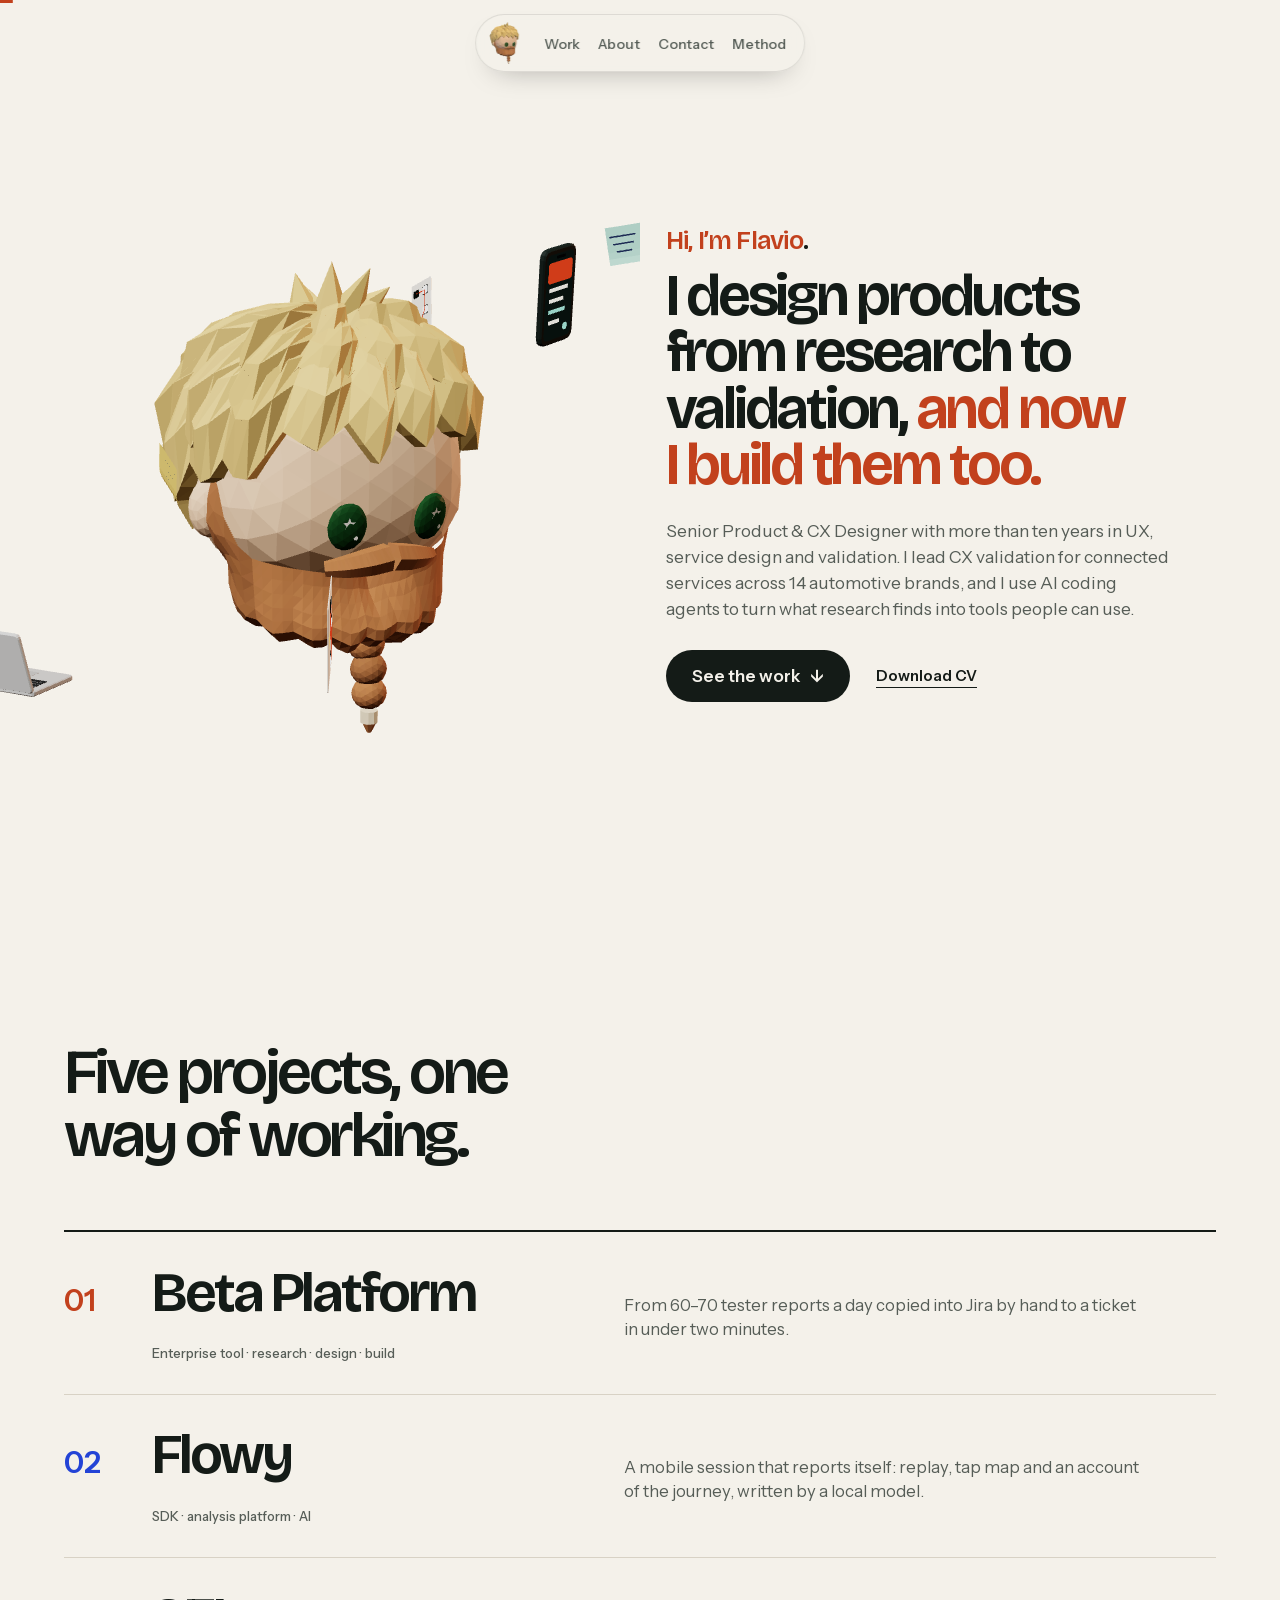
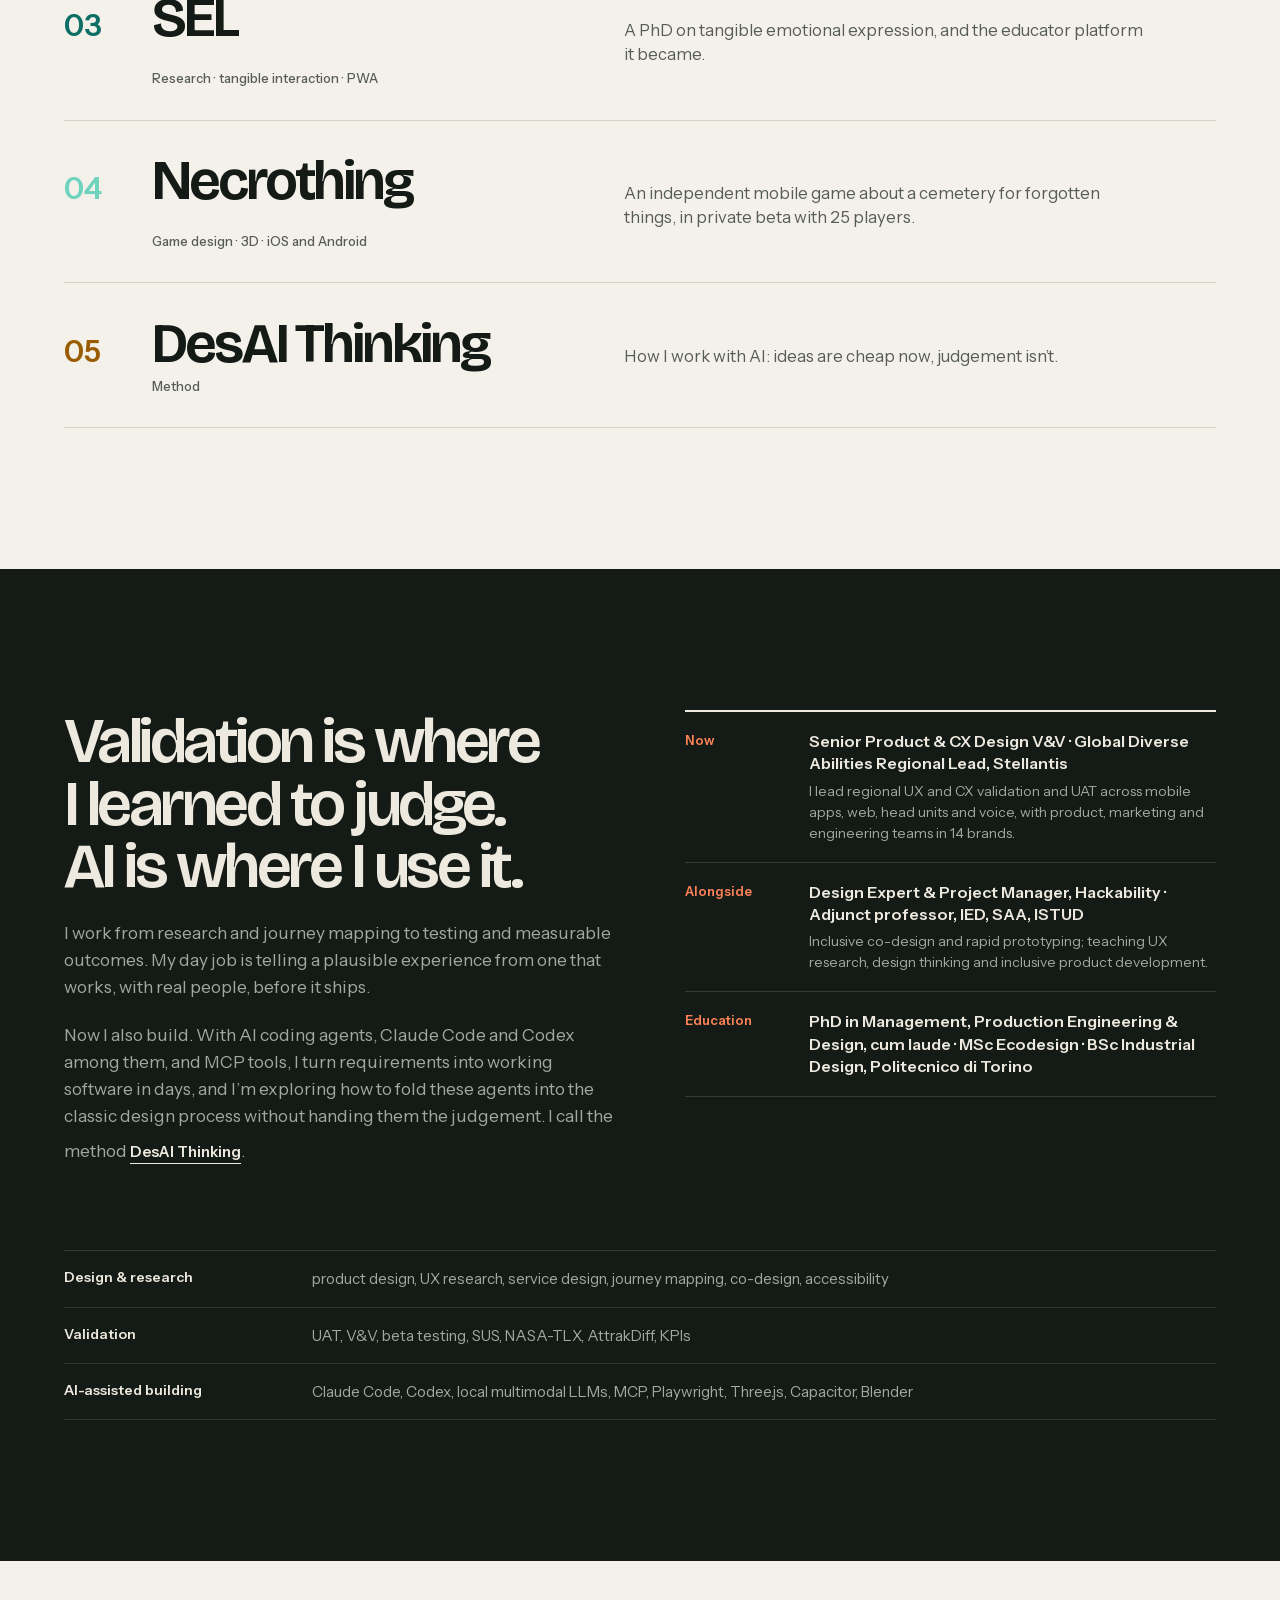
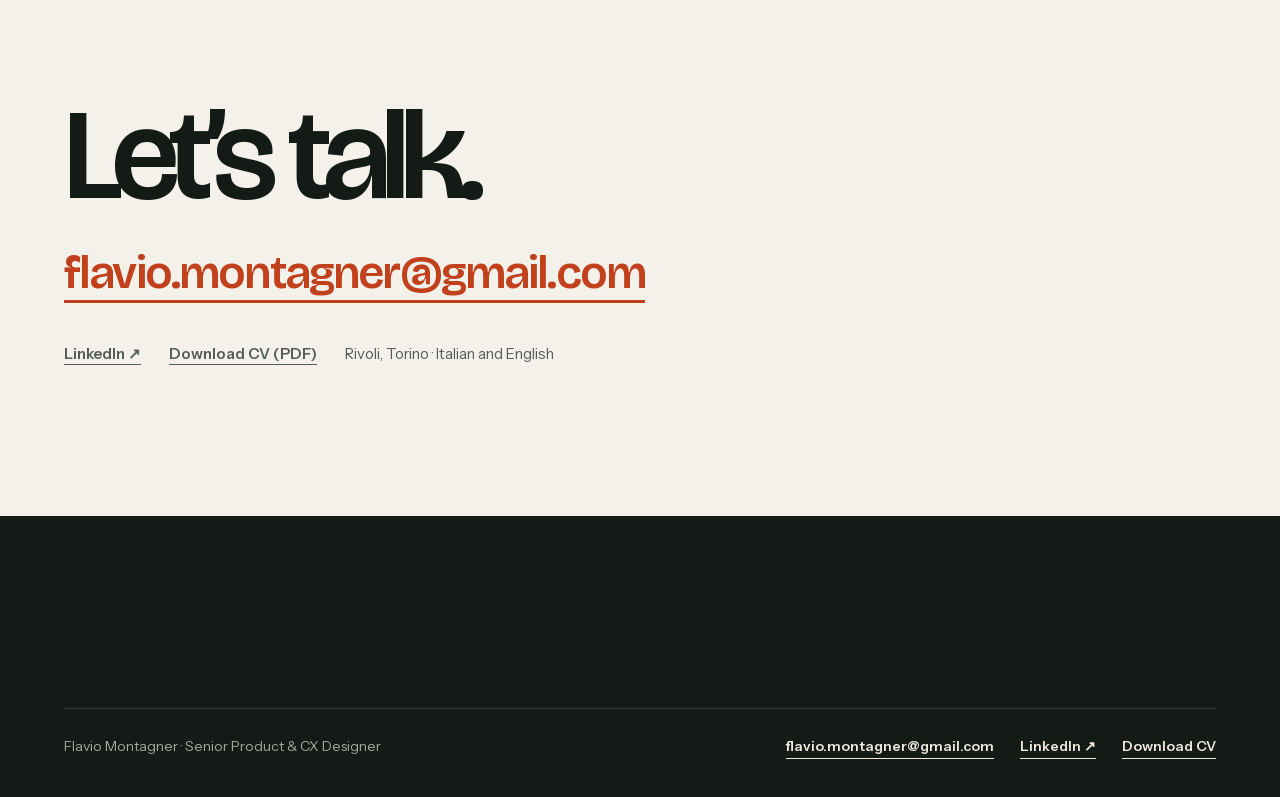
==== commit a97b88b6: "Fix mobile diorama and portfolio navigation" ====
--- a/index.html
+++ b/index.html
@@ -24,8 +24,10 @@
     <div class="lab-menu-inner">
       <button type="button" data-menu-close>Close ×</button>
       
-      <p class="lab-menu-tag">Sections</p><nav aria-label="Site"><a class="lab-nav-link" href="#work">Work</a><a class="lab-nav-link" href="#about">About</a><a class="lab-nav-link" href="#contact">Contact</a><a class="lab-nav-link is-site" href="method.html">Method</a></nav>
-      
+      <nav class="lab-menu-nav" aria-label="Site"><details class="lab-menu-group">
+        <summary>Work</summary>
+        <div class="lab-menu-items"><a class="lab-nav-link is-site" href="#work">All work</a><a class="lab-nav-link is-site" href="beta.html">Beta Platform</a><a class="lab-nav-link is-site" href="flowy.html">Flowy</a><a class="lab-nav-link is-site" href="sel.html">SEL</a><a class="lab-nav-link is-site" href="necrothing.html">Necrothing</a></div>
+      </details><a class="lab-nav-link is-site" href="method.html">Method</a><a class="lab-nav-link is-site" href="#about">About</a><a class="lab-nav-link is-site" href="#contact">Contact</a></nav>
     </div>
   </dialog>
   <a class="lab-top" href="#main" data-top aria-label="Back to top"><span aria-hidden="true">↑</span></a>
--- a/beta-lab.css
+++ b/beta-lab.css
@@ -57,13 +57,20 @@
 .lab-progress {position:fixed;z-index:31;top:0;left:0;right:0;height:3px;background:var(--accent);transform:scaleX(var(--lab-progress,.01));transform-origin:left}
 .lab-menu-toggle {display:none;min-height:44px;padding:0 22px;font-size:14px;font-weight:600;border-radius:999px;border:0;outline:0;background:var(--accent);color:var(--on-accent,#fff);cursor:pointer}
 .lab-menu-toggle:focus-visible {outline:3px solid color-mix(in srgb,var(--accent) 40%,transparent);outline-offset:2px}
-#lab-menu {inset:auto 0 0 0;margin:0;width:100%;max-width:none;max-height:85dvh;padding:20px var(--edge) 28px;background:var(--dark);color:var(--dark-ink);border:0;border-radius:22px 22px 0 0;overflow:auto}
+#lab-menu {inset:auto 0 0 0;margin:0;width:100%;max-width:none;max-height:85dvh;padding:20px var(--edge) max(28px,env(safe-area-inset-bottom));background:var(--dark);color:var(--dark-ink);border:0;border-radius:22px 22px 0 0;overflow:auto;overscroll-behavior:contain}
 #lab-menu::backdrop {background:#0008}
-.lab-menu-inner {display:grid;gap:10px}
-.lab-menu-inner button {justify-self:end;min-height:44px;padding:0 16px;border-radius:999px;border:1px solid var(--dark-ink);background:transparent;color:var(--dark-ink)}
-.lab-menu-tag {margin:10px 0 0;font:500 12px var(--mono);color:var(--dark-muted)}
-.lab-menu-inner nav {display:grid}
-.lab-menu-inner .lab-nav-link {font-size:28px;font-weight:600;letter-spacing:-.04em;color:var(--dark-ink);padding:6px 0;gap:10px;border-bottom:1px solid #ffffff1c}
+.lab-menu-inner {display:grid}
+.lab-menu-inner button {justify-self:end;min-height:44px;margin-bottom:10px;padding:0 16px;border-radius:999px;border:1px solid var(--dark-ink);background:transparent;color:var(--dark-ink)}
+.lab-menu-nav,.lab-menu-items {display:grid}
+.lab-menu-inner .lab-nav-link,.lab-menu-group > summary {display:flex;align-items:center;min-height:44px;padding:6px 0;font-size:clamp(22px,5.5vw,28px);font-weight:600;letter-spacing:-.04em;color:var(--dark-ink);border-bottom:1px solid #ffffff1c}
+.lab-menu-group > summary {justify-content:space-between;gap:16px;list-style:none;cursor:pointer}
+.lab-menu-group > summary::-webkit-details-marker {display:none}
+.lab-menu-group > summary::after {content:'';flex:none;width:8px;height:8px;margin-inline-end:4px;border:solid currentColor;border-width:0 1.5px 1.5px 0;transform:rotate(45deg)}
+.lab-menu-group[open] > summary::after {transform:rotate(225deg)}
+.lab-menu-items {margin-inline-start:16px}
+.lab-menu-inner .lab-menu-items .lab-nav-link {font-size:18px;font-weight:500;letter-spacing:0;color:var(--dark-muted);white-space:normal}
+.lab-menu-inner .lab-nav-link[aria-current] {color:var(--dark-accent)}
+.lab-menu-inner .lab-menu-items .lab-nav-link[aria-current] {color:var(--dark-accent)}
 .lab-menu-inner .lab-nav-link span {display:none}
 .lab-menu-inner .lab-nav-link::after {display:none}
 .lab-top {position:fixed;z-index:30;right:24px;bottom:24px;display:grid;place-items:center;width:52px;height:52px;border-radius:50%;background:var(--ink);color:var(--paper);font-size:20px;box-shadow:0 12px 30px -14px #0008;opacity:0;transform:translateY(12px) scale(.9);pointer-events:none;transition:opacity .25s,transform .25s}
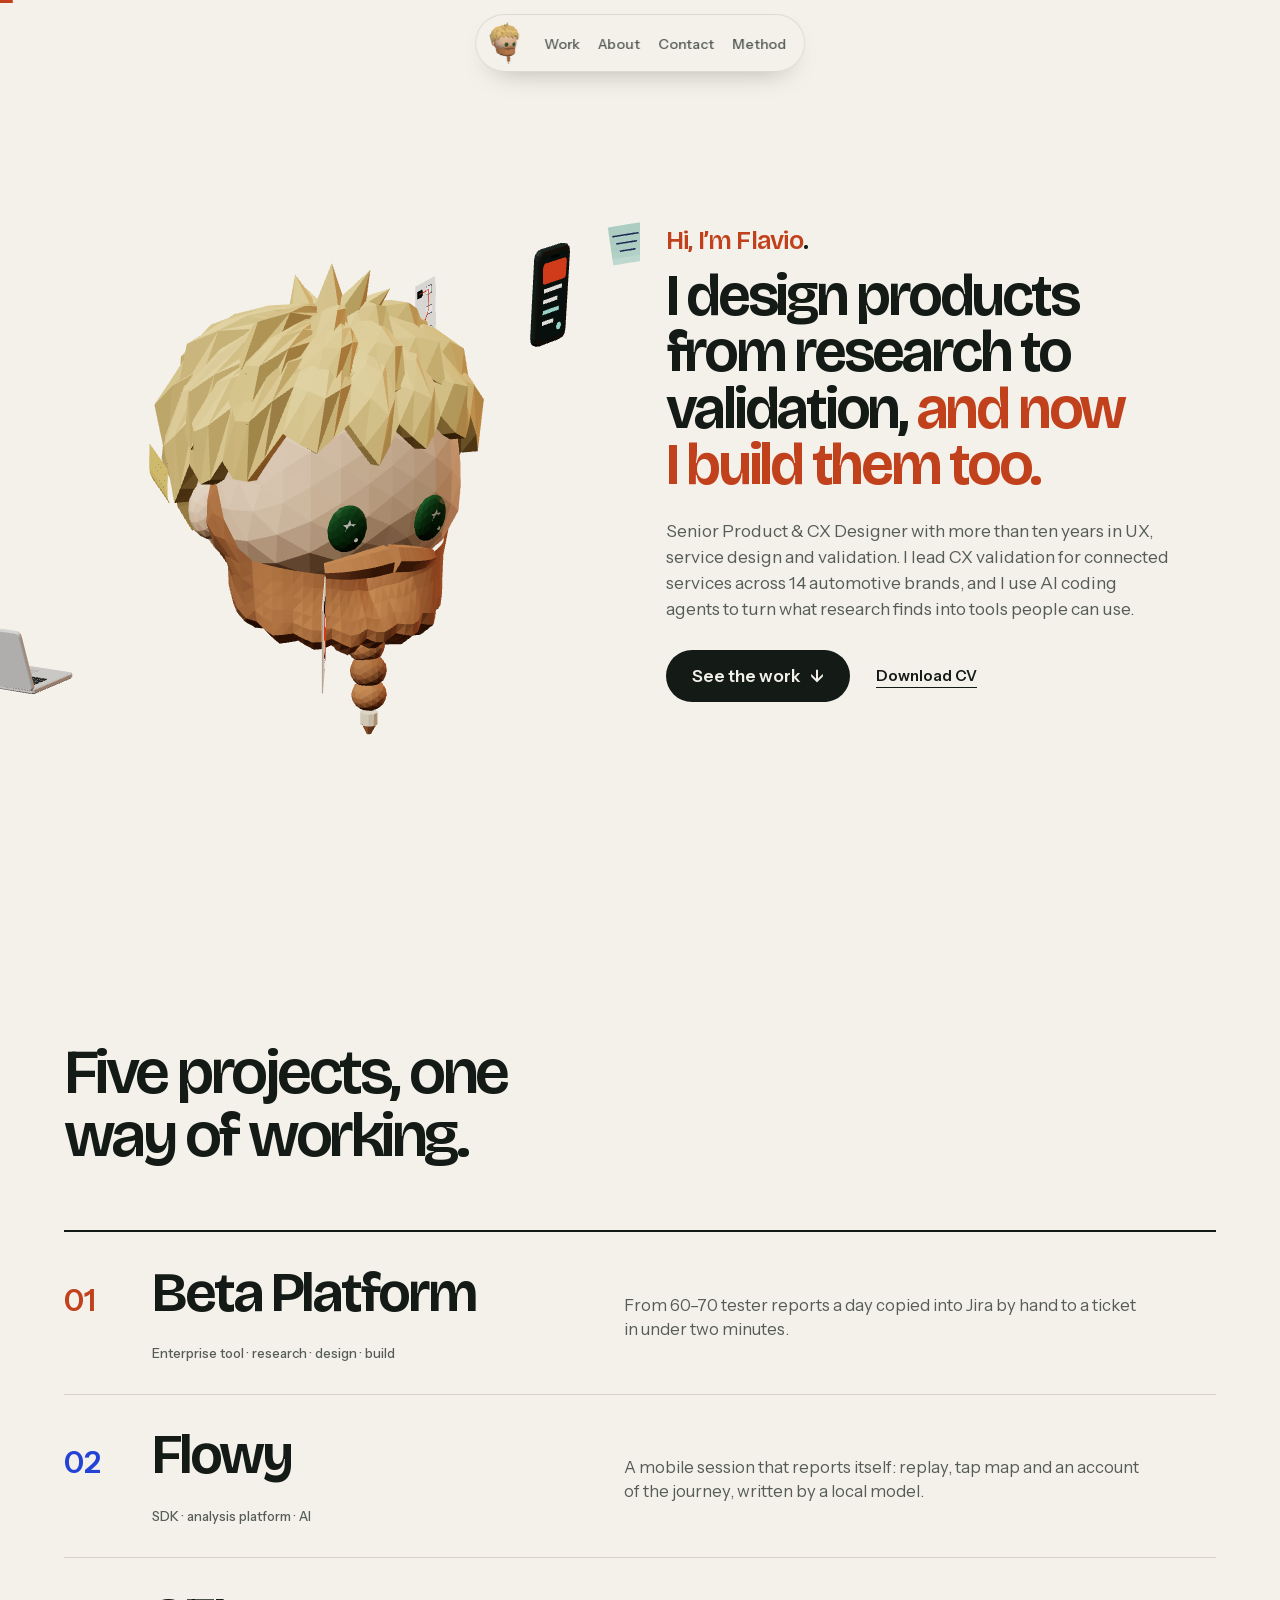
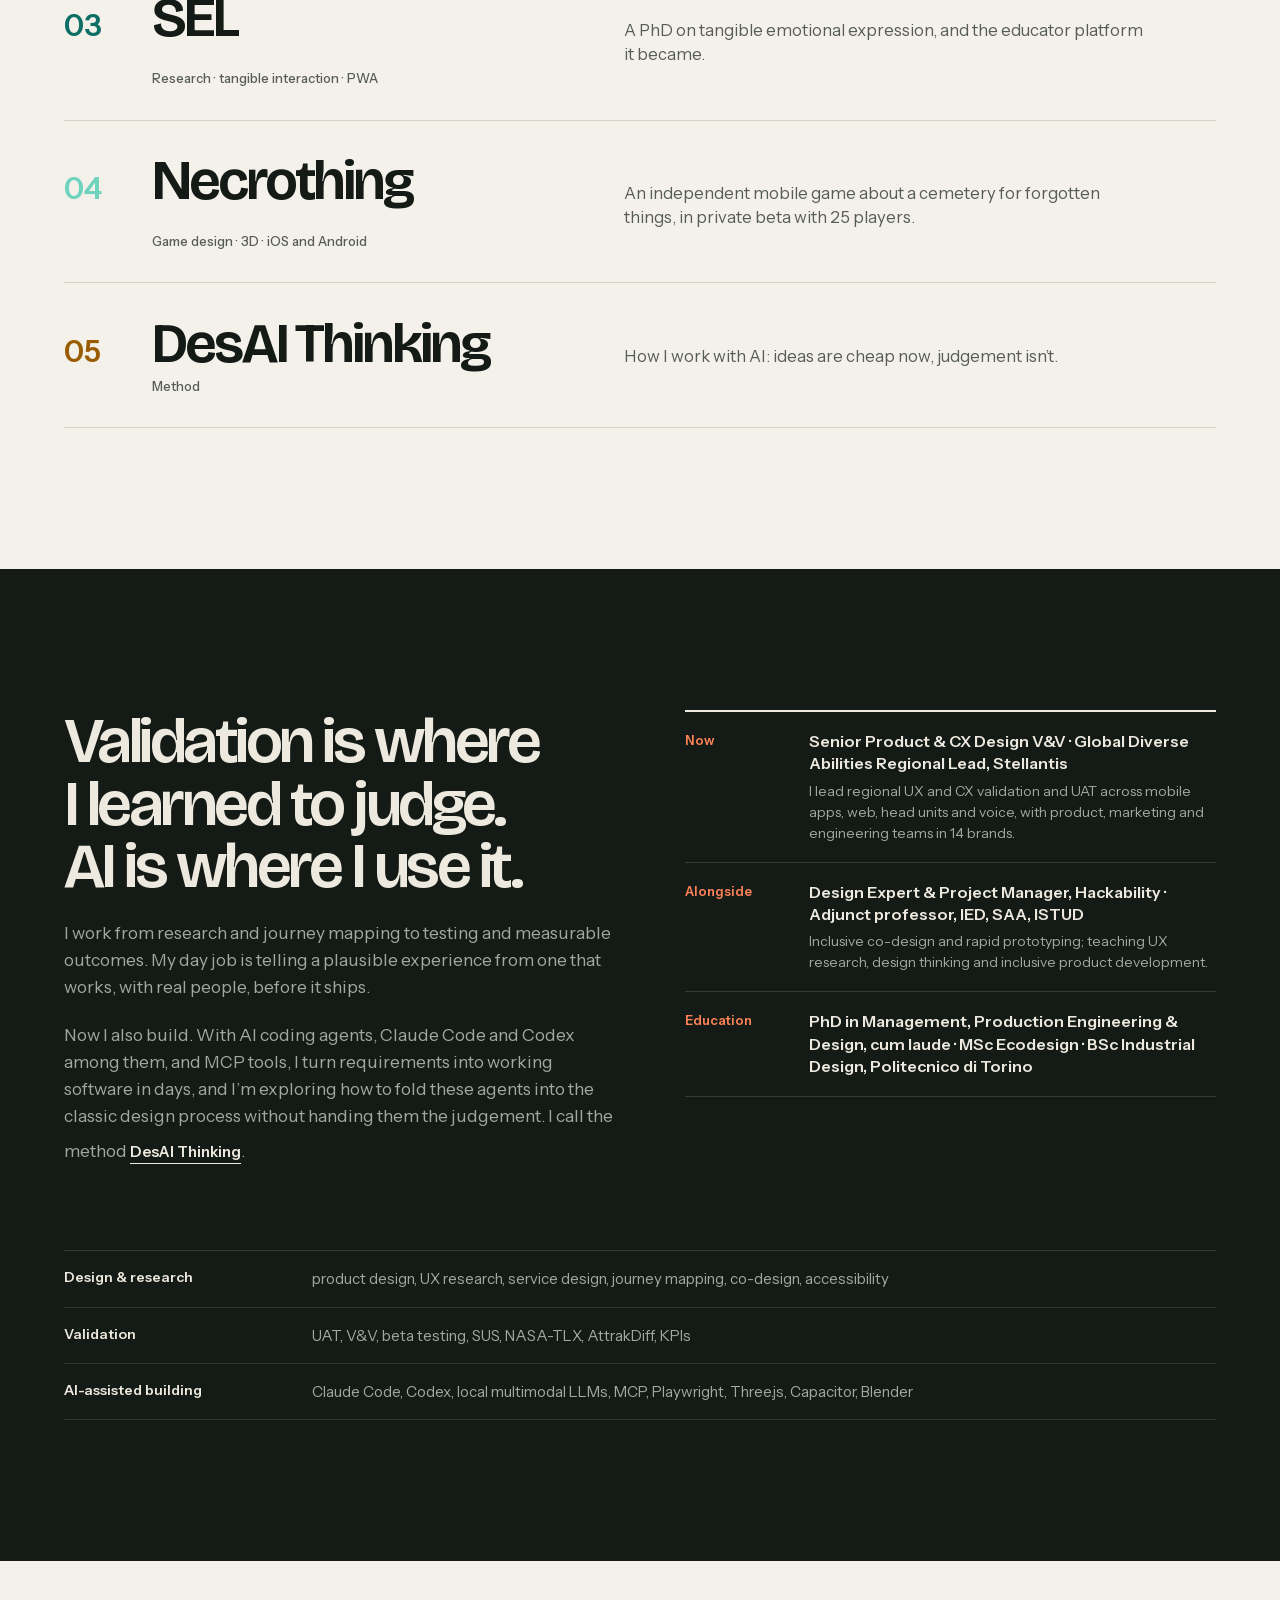
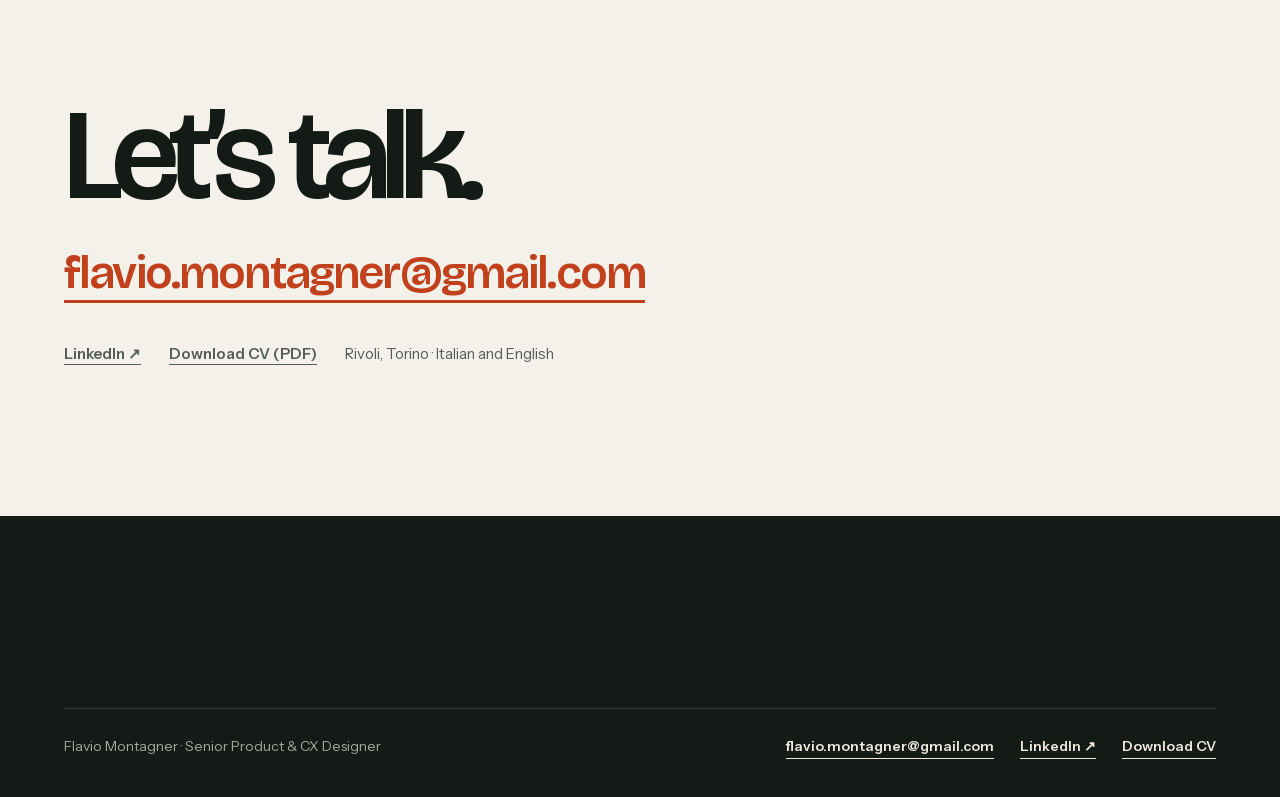
==== commit 58573077: "Update portfolio site pages and mobile interactions" ====
--- a/index.html
+++ b/index.html
@@ -22,7 +22,7 @@
   <div class="lab-progress" aria-hidden="true"></div>
   <dialog id="lab-menu" aria-label="Menu">
     <div class="lab-menu-inner">
-      <button type="button" data-menu-close>Close ×</button>
+      <div class="lab-menu-bar"><a class="lab-menu-home" href="#main" aria-label="Home"><svg viewBox="0 0 24 24" width="22" height="22" fill="none" stroke="currentColor" stroke-width="1.8" stroke-linecap="round" stroke-linejoin="round" aria-hidden="true"><path d="M3.5 10.5 12 3.5l8.5 7"/><path d="M5.5 9v10.5h4.5v-6h4v6h4.5V9"/></svg></a><button type="button" data-menu-close>Close</button></div>
       
       <nav class="lab-menu-nav" aria-label="Site"><details class="lab-menu-group">
         <summary>Work</summary>
--- a/beta-lab.css
+++ b/beta-lab.css
@@ -59,34 +59,49 @@
 .lab-menu-toggle:focus-visible {outline:3px solid color-mix(in srgb,var(--accent) 40%,transparent);outline-offset:2px}
 #lab-menu {inset:auto 0 0 0;margin:0;width:100%;max-width:none;max-height:85dvh;padding:20px var(--edge) max(28px,env(safe-area-inset-bottom));background:var(--dark);color:var(--dark-ink);border:0;border-radius:22px 22px 0 0;overflow:auto;overscroll-behavior:contain}
 #lab-menu::backdrop {background:#0008}
-.lab-menu-inner {display:grid}
-.lab-menu-inner button {justify-self:end;min-height:44px;margin-bottom:10px;padding:0 16px;border-radius:999px;border:1px solid var(--dark-ink);background:transparent;color:var(--dark-ink)}
+.lab-menu-inner {--lab-menu-inset:14px;display:grid}
+#lab-menu {padding-bottom:calc(var(--menu-close-space,84px) + 4px)}
+.lab-menu-bar {position:fixed;z-index:2;display:flex;align-items:center;gap:8px;box-sizing:border-box;padding:3px;border-radius:999px;background:var(--paper);border:1px solid color-mix(in srgb,var(--ink) 10%,transparent);box-shadow:0 12px 30px -18px #0006}
+.lab-menu-inner .lab-menu-home {display:grid;place-items:center;flex:none;width:46px;height:46px;padding:0;border:0;border-radius:50%;color:var(--ink);transition:background .18s,transform .25s}
+.lab-menu-inner .lab-menu-home:hover {background:color-mix(in srgb,var(--ink) 8%,transparent);transform:scale(1.06)}
+.lab-menu-inner .lab-menu-home:focus-visible {outline:3px solid color-mix(in srgb,var(--accent) 40%,transparent);outline-offset:2px}
+.lab-menu-inner [data-menu-close] {display:inline-flex;flex:none;align-items:center;justify-content:center;gap:8px;margin:0;padding:0;font-size:14px;font-weight:600;border-radius:999px;border:0;background:var(--accent);color:var(--on-accent,#fff);cursor:pointer}
+.lab-menu-inner [data-menu-close]:focus-visible {outline:3px solid color-mix(in srgb,var(--accent) 40%,transparent);outline-offset:2px}
 .lab-menu-nav,.lab-menu-items {display:grid}
-.lab-menu-inner .lab-nav-link,.lab-menu-group > summary {display:flex;align-items:center;min-height:44px;padding:6px 0;font-size:clamp(22px,5.5vw,28px);font-weight:600;letter-spacing:-.04em;color:var(--dark-ink);border-bottom:1px solid #ffffff1c}
+.lab-menu-inner .lab-nav-link,.lab-menu-group > summary {display:flex;align-items:center;min-height:44px;padding:6px var(--lab-menu-inset);font-size:clamp(22px,5.5vw,28px);font-weight:600;letter-spacing:-.04em;color:var(--dark-ink);border-bottom:1px solid #ffffff1c}
 .lab-menu-group > summary {justify-content:space-between;gap:16px;list-style:none;cursor:pointer}
 .lab-menu-group > summary::-webkit-details-marker {display:none}
 .lab-menu-group > summary::after {content:'';flex:none;width:8px;height:8px;margin-inline-end:4px;border:solid currentColor;border-width:0 1.5px 1.5px 0;transform:rotate(45deg)}
 .lab-menu-group[open] > summary::after {transform:rotate(225deg)}
-.lab-menu-items {margin-inline-start:16px}
+.lab-menu-items {margin-inline-start:var(--lab-menu-inset)}
 .lab-menu-inner .lab-menu-items .lab-nav-link {font-size:18px;font-weight:500;letter-spacing:0;color:var(--dark-muted);white-space:normal}
 .lab-menu-inner .lab-nav-link[aria-current] {color:var(--dark-accent)}
 .lab-menu-inner .lab-menu-items .lab-nav-link[aria-current] {color:var(--dark-accent)}
 .lab-menu-inner .lab-nav-link span {display:none}
 .lab-menu-inner .lab-nav-link::after {display:none}
+.lab-menu-context {margin-bottom:14px;border-radius:12px;background:color-mix(in srgb,var(--dark-ink) 7%,var(--dark))}
+.lab-menu-context > summary {border:0;border-radius:inherit;font-size:16px;letter-spacing:0}
+.lab-menu-context > summary::after {color:var(--dark-muted)}
+.lab-menu-context .lab-menu-items {margin:0 var(--lab-menu-inset);border-top:1px solid #ffffff1c}
+.lab-menu-inner .lab-menu-context .lab-nav-link {font-size:16px}
+.lab-menu-context .lab-nav-link:last-child {border-bottom:0}
 .lab-top {position:fixed;z-index:30;right:24px;bottom:24px;display:grid;place-items:center;width:52px;height:52px;border-radius:50%;background:var(--ink);color:var(--paper);font-size:20px;box-shadow:0 12px 30px -14px #0008;opacity:0;transform:translateY(12px) scale(.9);pointer-events:none;transition:opacity .25s,transform .25s}
 .lab-top.is-on {opacity:1;transform:none;pointer-events:auto}
 .lab-top:hover {background:var(--accent)}
 @media(max-width:1020px) {
-  .lab-mast {top:12px;bottom:auto;left:50%;right:auto;transform:translateX(-50%);width:max-content;max-width:calc(100% - 32px);padding:4px 4px 4px 4px}
-  .lab-nav-bar {justify-content:center;gap:14px}
+  /* Phones and tablets: the bar sits bottom-left, level with the back-to-top button and the same height (54px). */
+  .lab-mast {top:auto;bottom:max(14px,env(safe-area-inset-bottom));left:16px;right:auto;transform:none;width:max-content;max-width:calc(100% - 102px);height:54px;box-sizing:border-box;padding:3px;display:flex;align-items:center}
+  .lab-nav-bar {justify-content:flex-start;gap:8px;height:100%}
+  .lab-mast .lab-mark {width:46px;height:46px}
+  .lab-mast .lab-menu-toggle {height:46px;min-height:46px;padding:0 20px}
   .lab-nav {display:none}
-  .lab-clock.is-live .lab-clock-pin {top:84px;height:calc(100svh - 84px)}
-  .lab-file,.lab-evidence-pane {scroll-margin-top:104px}
+  .lab-clock-pin {min-height:100svh}
+  .lab-file,.lab-evidence-pane {scroll-margin-top:20px}
   .lab-menu-toggle:not([hidden]) {display:inline-flex;align-items:center}
-  .lab-top {right:16px;bottom:14px;width:54px;height:54px}
+  .lab-top {right:16px;bottom:max(14px,env(safe-area-inset-bottom));width:54px;height:54px}
   .lab-top:not(.is-on) {opacity:.0}
   .beta-lab main {padding-bottom:84px}
-  .beta-lab main > section:first-child {padding-top:max(var(--edge),84px)}
+  .beta-lab main > section:first-child {padding-top:max(var(--edge),28px)}
   .lab-footer {padding-bottom:96px!important}
 }
 /* Shared */
@@ -100,10 +115,10 @@
 .lab-clock {position:relative}
 .lab-clock-pin {min-height:calc(100svh - 62px);display:grid}
 .lab-clock-inner {display:grid;grid-template-rows:auto 1fr auto;padding:clamp(24px,4vh,48px) 0 clamp(20px,3vh,32px)}
-.lab-clock-top {display:flex;justify-content:space-between;align-items:flex-start;gap:20px;border-top:3px solid var(--ink);padding-top:14px}
+.lab-clock-top {display:grid;justify-items:start;gap:18px;border-top:3px solid var(--ink);padding-top:14px}
 .lab-clock-top h1 {margin:0;font:640 clamp(22px,2vw,30px)/1 var(--display);letter-spacing:-.04em}
 .lab-clock-meta {margin:8px 0 0;font:500 12px/1.45 var(--mono);color:var(--muted)}
-.lab-hero-role {margin:0;max-width:44ch;font-size:15px;line-height:1.45;color:var(--muted)}
+.lab-hero-role {margin:0;padding-top:14px;border-top:1px solid var(--line);width:min(100%,46ch);font-size:15px;color:var(--muted)}
 .lab-hero-role strong {display:block;color:var(--ink);font-weight:600}
 .lab-clock-face {align-self:center;display:grid;grid-template-columns:auto minmax(0,1fr);align-items:end;gap:clamp(12px,2vh,24px) clamp(24px,3vw,56px)}
 .lab-clock-digits {margin:0 0 0 -.04em;display:flex;align-items:baseline;flex-wrap:wrap;gap:0 .2em;font:800 clamp(120px,27vw,420px)/.8 var(--num);letter-spacing:-.02em;font-variant-numeric:tabular-nums}
@@ -273,7 +288,7 @@
 .lab-jhead button:focus-visible span {outline:3px solid var(--accent);outline-offset:6px}
 .lab-jmap {display:grid;grid-template-columns:118px repeat(var(--n,7),minmax(132px,1fr));gap:6px;min-width:calc(118px + var(--n,7) * 138px)}
 .lab-jrow-label {position:sticky;left:0;z-index:2;background:var(--paper);margin:0;padding:10px 10px 0 0;font:600 11px/1.35 var(--mono);color:var(--muted)}
-.lab-jrow-label.is-curve span {display:grid;gap:4px;margin-top:10px;font-weight:500}
+.lab-jrow-label.is-curve span:not(.lab-jtag) {display:grid;gap:4px;margin-top:10px;font-weight:500}
 .lab-jrow-label b {font-weight:500;display:flex;align-items:center;gap:6px}
 .lab-jrow-label b::before {content:'';width:16px;height:0;border-top:2px dashed var(--accent)}
 .lab-jrow-label b.k-now::before {border-top:2.5px solid var(--ink)}
@@ -384,7 +399,6 @@
   .lab-res-time {grid-column:1/-1}
 }
 @media(max-width:740px) {
-  .lab-clock-top {flex-direction:column;gap:18px}
   .lab-clock-face {grid-template-columns:minmax(0,1fr)}
   .lab-clock-lines {max-width:none;min-height:5.5em}
   .lab-research .lab-shell {grid-template-columns:minmax(0,1fr)}
@@ -434,7 +448,7 @@
 }
 
 /* DesAI Thinking mention, shared by every lab */
-.lab-method {display:grid;grid-template-columns:auto 1fr auto;align-items:center;gap:10px 24px;margin:clamp(36px,5vw,56px) 0 0;padding:18px 22px;border-radius:14px;background:var(--dark);color:var(--dark-ink)}
+.lab-method {position:relative;z-index:3;display:grid;grid-template-columns:auto 1fr auto;align-items:center;gap:10px 24px;margin:clamp(36px,5vw,56px) 0 0;padding:18px 22px;border-radius:14px;background:var(--dark);color:var(--dark-ink)}
 .lab-method-tag {margin:0;padding:6px 10px;border-radius:999px;background:#f0b04a;color:#141b17;font:600 12px var(--mono);white-space:nowrap}
 .lab-method p:not(.lab-method-tag) {margin:0;font-size:15px;line-height:1.5;color:var(--dark-muted)}
 .lab-method .lab-link {color:var(--dark-ink);white-space:nowrap}
@@ -514,3 +528,31 @@
 .lab-drop-panel a[aria-current] {color:var(--ink);font-weight:640;background:color-mix(in srgb,var(--accent) 16%,transparent)}
 .lab-drop:hover .lab-drop-panel,.lab-drop:focus-within .lab-drop-panel,.lab-drop.is-open .lab-drop-panel {opacity:1;visibility:visible;transform:translate(-50%,0)}
 .lab-drop:hover > .lab-nav-link i,.lab-drop.is-open > .lab-nav-link i {transform:rotate(225deg)}
+
+/* Image viewer: image only, one square close button, rounded like the rest of the site */
+#image-view {padding:12px;border-radius:14px;gap:10px}
+#image-view .viewer-controls {justify-content:flex-end}
+#image-view [data-close] {display:grid;place-items:center;width:44px;height:44px;min-height:44px;padding:0;border-radius:10px;border:1px solid var(--line);background:#fff;color:var(--ink);font-size:24px;line-height:1;cursor:pointer;transition:background .18s,color .18s,border-color .18s}
+#image-view [data-close]:hover {background:var(--ink);border-color:var(--ink);color:var(--paper)}
+#image-view .image-scroll {border-radius:8px}
+#image-view .image-scroll img {border-radius:8px}
+#image-view .image-label {margin:0 2px 2px}
+
+/* Journey maps on phones: the label column turns into floating tags over a fading blur */
+@media(max-width:740px) {
+  /* The map runs edge to edge, so nothing is cut at the page gutter; the tag column keeps the gutter as its own inset. */
+  .lab-jmap-scroll {margin-inline:calc(var(--edge) * -1);padding-inline:var(--edge);scroll-padding-inline:var(--edge)}
+  .lab-jrow-label {left:calc(var(--edge) * -1);background:none;isolation:isolate;margin-left:calc(var(--edge) * -1);padding:10px 8px 0 var(--edge)}
+  .lab-jrow-label::before {content:'';position:absolute;inset:0 -10px 0 0;z-index:-1;background:linear-gradient(90deg,color-mix(in srgb,var(--paper) 45%,transparent),transparent);backdrop-filter:blur(5px);-webkit-backdrop-filter:blur(5px);-webkit-mask-image:linear-gradient(90deg,#000 45%,transparent);mask-image:linear-gradient(90deg,#000 45%,transparent);pointer-events:none}
+  .lab-jrow-label.is-head::before,.lab-jrow-label.is-group::before {display:none}
+  .lab-jtag {display:inline-block;max-width:100%;padding:5px 9px;border-radius:8px;background:var(--paper);color:var(--ink);box-shadow:0 0 0 1px color-mix(in srgb,var(--ink) 12%,transparent),0 6px 14px -8px #0005}
+  .lab-jrow-label.is-group .lab-jtag {color:var(--accent)}
+  .lab-jrow-label.is-curve > span:not(.lab-jtag) {display:inline-grid;margin-top:8px;padding:7px 9px;border-radius:10px;background:var(--paper);box-shadow:0 0 0 1px color-mix(in srgb,var(--ink) 12%,transparent),0 6px 14px -8px #0005}
+}
+
+/* Phones and tablets: nothing pinned at the top any more; keep the clock clear of the bottom bar. */
+@media(max-width:1020px) {
+  .lab-clock.is-live .lab-clock-pin {top:0;height:100svh}
+  .lab-clock-inner {padding-bottom:84px}
+  .beta-lab main > .lab-clock:first-child {padding-top:0}
+}
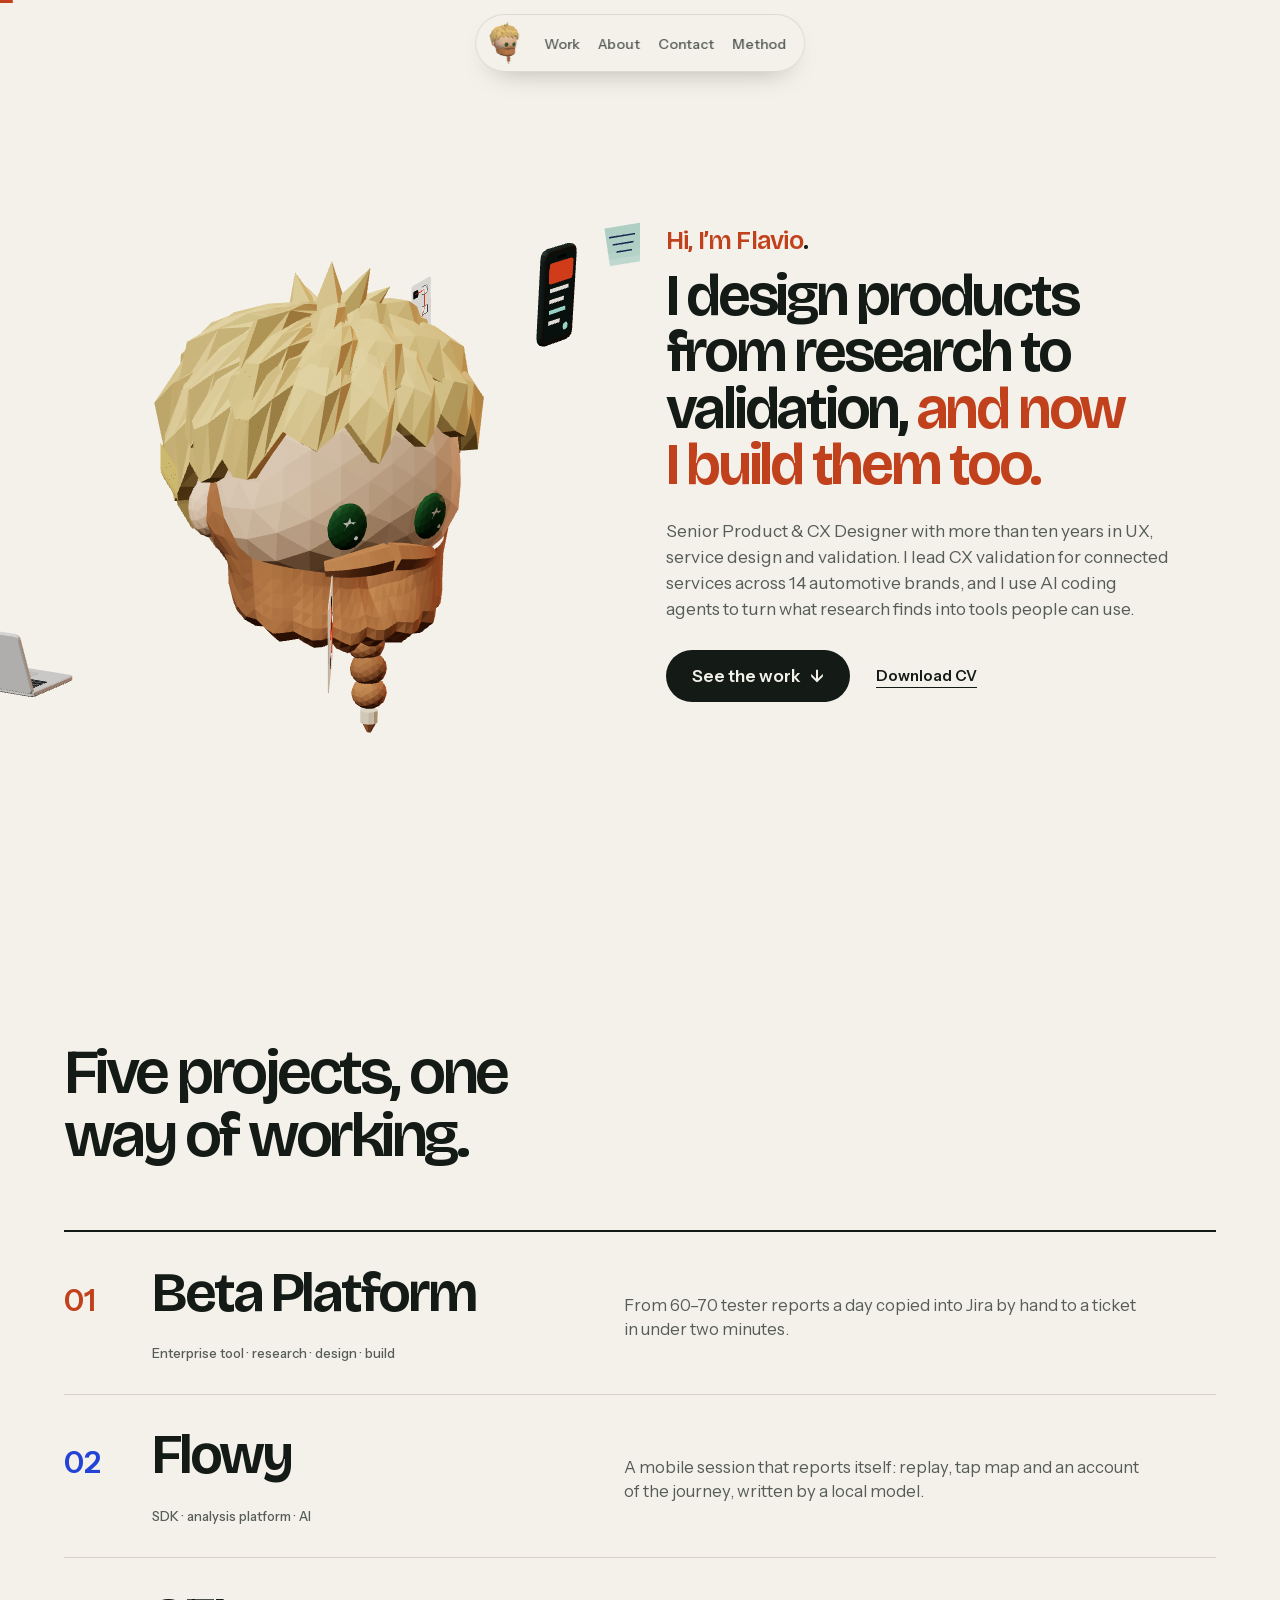
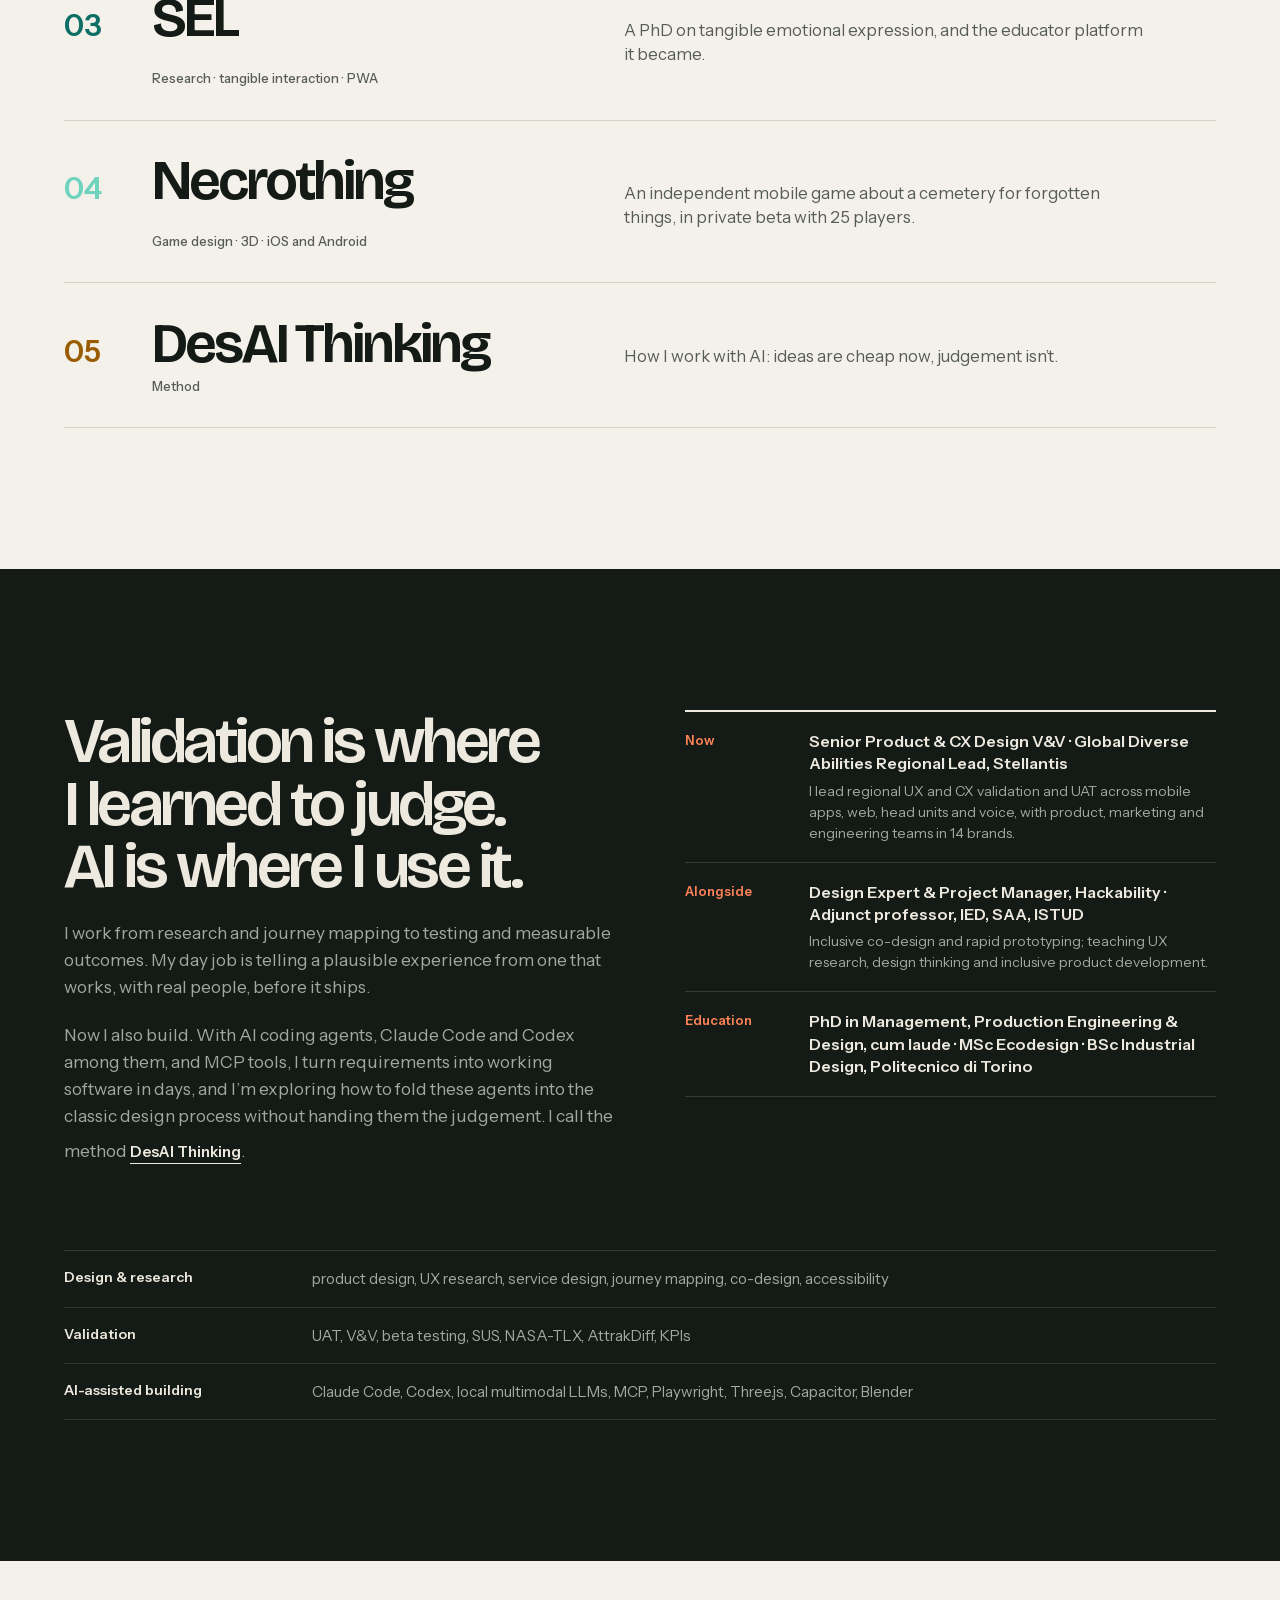
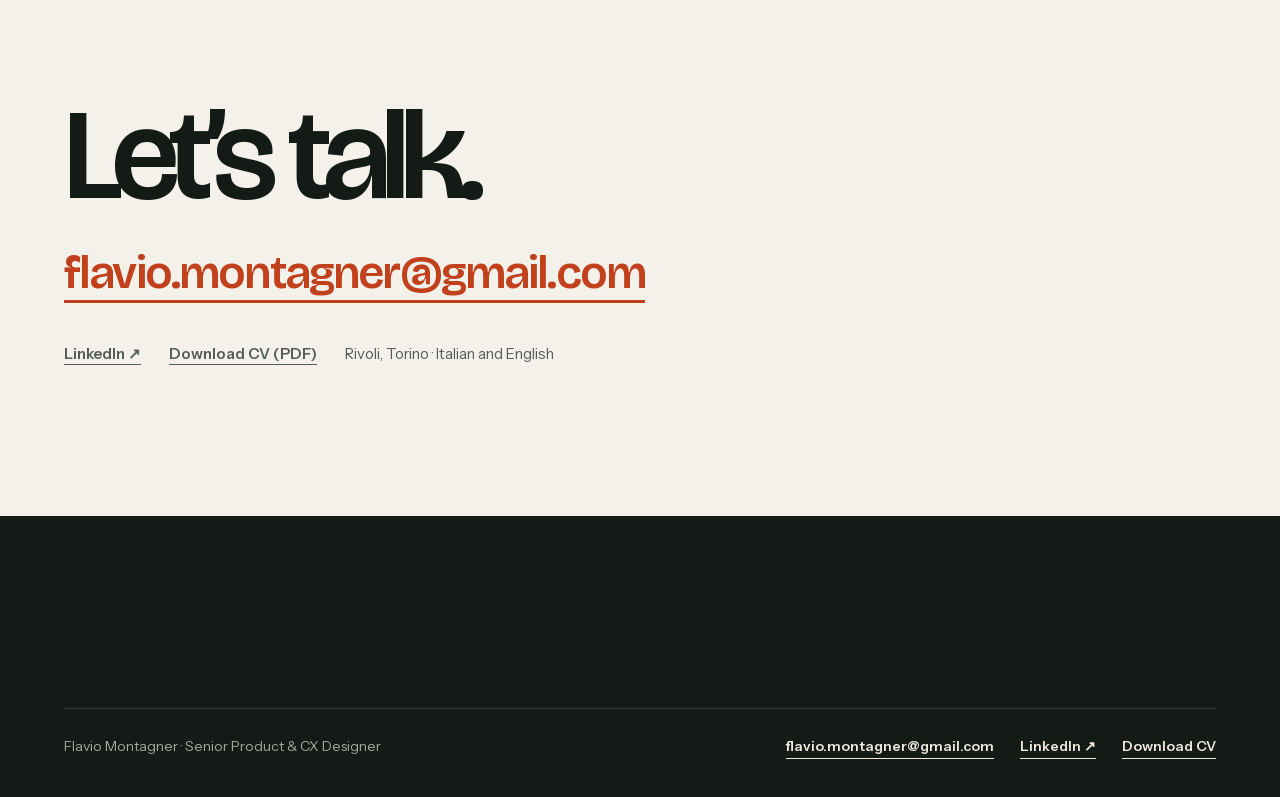
==== commit 683abfe6: "Publish refreshed portfolio pages and social images" ====
--- a/index.html
+++ b/index.html
@@ -4,8 +4,8 @@
   <meta charset="utf-8"><meta name="viewport" content="width=device-width,initial-scale=1">
   <title>Flavio Montagner · Senior Product & CX Designer</title>
   <meta name="description" content="Flavio Montagner, Senior Product & CX Designer: research, validation and AI-assisted building. Beta Platform, Flowy, SEL, Necrothing and DesAI Thinking."><meta name="theme-color" content="#f4f1ea">
-  <meta property="og:title" content="Flavio Montagner · Senior Product & CX Designer"><meta property="og:description" content="Flavio Montagner, Senior Product & CX Designer: research, validation and AI-assisted building. Beta Platform, Flowy, SEL, Necrothing and DesAI Thinking."><meta property="og:image" content="assets/fm-head.webp">
-  <link rel="icon" href="assets/fm-head.webp"><link rel="stylesheet" href="style.css"><link rel="stylesheet" href="assets/motion/motion.css"><link rel="stylesheet" href="beta-lab.css"><link rel="stylesheet" href="home.css">
+  <meta property="og:title" content="Flavio Montagner · Senior Product & CX Designer"><meta property="og:description" content="Flavio Montagner, Senior Product & CX Designer: research, validation and AI-assisted building. Beta Platform, Flowy, SEL, Necrothing and DesAI Thinking."><meta property="og:image" content="assets/og-home.png"><meta property="og:image:width" content="1200"><meta property="og:image:height" content="630"><meta name="twitter:card" content="summary_large_image"><meta name="twitter:image" content="assets/og-home.png">
+  <link rel="icon" type="image/png" href="assets/fm-icon.png"><link rel="apple-touch-icon" href="assets/fm-apple-touch.png"><link rel="stylesheet" href="style.css"><link rel="stylesheet" href="assets/motion/motion.css"><link rel="stylesheet" href="beta-lab.css"><link rel="stylesheet" href="home.css">
   <script>document.documentElement.classList.add('m-enter');setTimeout(()=>document.documentElement.classList.add('m-enter-done'),700)</script>
   <script src="beta-lab.js" defer></script><script src="assets/necro-three.js" defer></script><script src="assets/fm-head-model.js" defer></script><script src="home.js" defer></script>
 </head>
--- a/beta-lab.css
+++ b/beta-lab.css
@@ -556,3 +556,10 @@
   .lab-clock-inner {padding-bottom:84px}
   .beta-lab main > .lab-clock:first-child {padding-top:0}
 }
+
+/* Desktop windows narrower than ~1440px: keep every column clear of the fixed section rail (it ends at 70px). */
+@media(min-width:1021px) {
+  .beta-lab:has(.lab-rail) {--edge:max(clamp(20px,5vw,80px),94px)}
+}
+/* The swipe hint above a full-bleed strip starts where the strip's first card starts. */
+.lab-swipe:has(+ .sl-strip) {margin-top:clamp(24px,3vw,40px);margin-left:max(var(--edge),calc((100vw - 1240px)/2))}
